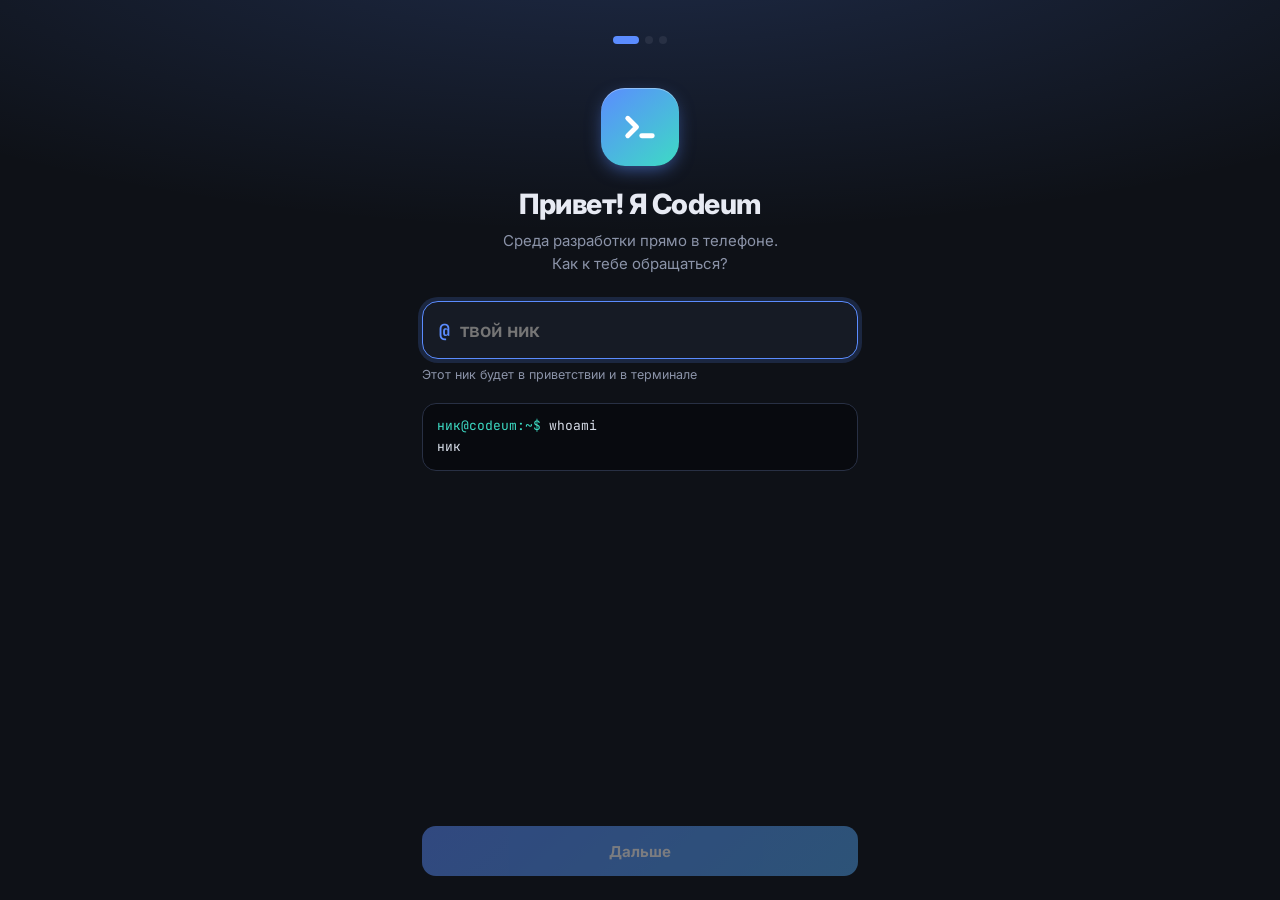
==== app/src/main/assets/www/index.html @ 75663509 "Codeum v1.0.0" ====
﻿<!DOCTYPE html>
<html lang="ru">
<head>
<meta charset="UTF-8">
<meta name="viewport" content="width=device-width,initial-scale=1,maximum-scale=1,user-scalable=no,viewport-fit=cover,interactive-widget=resizes-content">
<meta name="theme-color" content="#0e1117">
<meta name="apple-mobile-web-app-capable" content="yes">
<title>Codeum</title>
<link rel="preconnect" href="https://fonts.googleapis.com">
<link href="https://fonts.googleapis.com/css2?family=Inter:wght@400;500;600;700;800&family=JetBrains+Mono:wght@400;500;700&display=swap" rel="stylesheet">
<style>
:root{--bg:#0e1117;--panel:#161b25;--card:#1d2330;--line:#283044;--text:#e7eaf3;--muted:#8b93a8;--accent:#5b8cff;--accent2:#3ddbc4;--kw:#c792ea;--str:#b5e08d;--num:#ff9e64;--com:#5c6680;--fn:#7aa2f7;--ty:#ffcb6b;--term:#080a0f;--onacc:#fff;--fs:13px;--vh:100%}
*{box-sizing:border-box;margin:0;padding:0;-webkit-tap-highlight-color:transparent}
[hidden]{display:none!important}
/* тонкие, почти незаметные полосы прокрутки */
::-webkit-scrollbar{width:4px;height:4px;background:transparent}
::-webkit-scrollbar-track,::-webkit-scrollbar-corner{background:transparent}
::-webkit-scrollbar-button{display:none;width:0;height:0}
::-webkit-scrollbar-thumb{background:color-mix(in srgb,var(--muted) 22%,transparent);border-radius:9px}
::-webkit-scrollbar-thumb:hover,::-webkit-scrollbar-thumb:active{background:color-mix(in srgb,var(--muted) 45%,transparent)}
@supports not selector(::-webkit-scrollbar){*{scrollbar-width:thin;scrollbar-color:color-mix(in srgb,var(--muted) 22%,transparent) transparent}}
/* превью рабочего стола телефона */
.homescreen{position:relative;border-radius:28px;padding:34px 14px 16px;overflow:hidden;border:1px solid var(--line);
  background:radial-gradient(90% 60% at 20% 0%,color-mix(in srgb,var(--accent) 45%,transparent),transparent 70%),radial-gradient(80% 60% at 100% 100%,color-mix(in srgb,var(--accent2) 35%,transparent),transparent 70%),#0a0c12}
.hs-status{position:absolute;top:10px;left:18px;right:18px;display:flex;justify-content:space-between;font:600 11px Inter;color:#fff;opacity:.85}
.hs-clock{text-align:center;color:#fff;font-size:40px;font-weight:300;letter-spacing:-.02em;margin:6px 0 2px}
.hs-date{text-align:center;color:rgba(255,255,255,.75);font-size:12px;margin-bottom:16px}
.hs-row{display:grid;grid-template-columns:repeat(4,1fr);gap:10px;margin-top:14px}
.hs-app{display:flex;flex-direction:column;align-items:center;gap:5px;font-size:10px;color:rgba(255,255,255,.85)}
.hs-app i{width:46px;height:46px;border-radius:14px;background:rgba(255,255,255,.14);display:block}
.hs-app .logo{width:46px;height:46px;border-radius:14px}
.hs-app .logo svg{width:24px;height:24px}
.homescreen .widget{box-shadow:0 20px 40px -18px rgba(0,0,0,.7)}
.hs-pair{display:flex;gap:10px;align-items:stretch}
.hs-pair .wsmall{width:auto;flex:1}
pre,code,textarea,.tab,.term,.w-code,.code pre,.code textarea{font-variant-ligatures:none!important;font-feature-settings:"liga" 0,"calt" 0!important}
html,body{height:100%;background:var(--bg);color:var(--text);font-family:Inter,system-ui,sans-serif;overflow:hidden;-webkit-font-smoothing:antialiased}
button{font:inherit;color:inherit;cursor:pointer;border:0;background:none}
button:disabled{opacity:.45;cursor:default}
input,textarea,select{font:inherit;color:inherit}
a{color:var(--accent)}
.i{width:20px;height:20px;flex:0 0 auto}
.app{height:var(--vh);display:flex;flex-direction:column;max-width:480px;margin:0 auto;position:relative;overflow:hidden;
  background:radial-gradient(120% 50% at 50% -12%,color-mix(in srgb,var(--accent) 16%,transparent),transparent 62%),var(--bg)}
@media(min-width:560px){.app{border-left:1px solid var(--line);border-right:1px solid var(--line)}}

/* header */
header{display:flex;align-items:center;gap:10px;padding:12px 16px 10px;padding-top:max(12px,env(safe-area-inset-top))}
.logo{width:36px;height:36px;border-radius:11px;background:linear-gradient(140deg,var(--accent),var(--accent2));display:grid;place-items:center;flex:0 0 auto;
  box-shadow:0 6px 18px -4px color-mix(in srgb,var(--accent) 60%,transparent),inset 0 1px 0 rgba(255,255,255,.35)}
.logo svg{width:20px;height:20px}
.logo.xs{width:22px;height:22px;border-radius:7px;box-shadow:none}.logo.xs svg{width:13px;height:13px}
.htitle{flex:1;min-width:0}
.htitle b{display:block;font-size:17px;font-weight:700;letter-spacing:-.01em;white-space:nowrap;overflow:hidden;text-overflow:ellipsis}
.htitle small{display:block;font-size:11.5px;color:var(--muted);white-space:nowrap;overflow:hidden;text-overflow:ellipsis}
.htitle small:empty{display:none}
.icon-btn{width:38px;height:38px;border-radius:12px;display:grid;place-items:center;background:var(--card);border:1px solid var(--line);color:var(--text);flex:0 0 auto}
.icon-btn:active{transform:scale(.94)}
.run{height:38px;border-radius:12px;padding:0 14px 0 12px;display:flex;align-items:center;gap:6px;font-weight:700;font-size:14px;color:var(--onacc);
  background:linear-gradient(140deg,var(--accent),color-mix(in srgb,var(--accent) 70%,var(--accent2)));box-shadow:0 6px 16px -6px var(--accent)}
.run .i{width:16px;height:16px}
.run:active{transform:scale(.96)}

main{flex:1;position:relative;overflow:hidden}
.view{position:absolute;inset:0;display:none;flex-direction:column;overflow-y:auto;overflow-x:hidden;animation:fade .22s ease}
.view.on{display:flex}
@keyframes fade{from{opacity:0;transform:translateY(6px)}to{opacity:1;transform:none}}
.pad{padding:4px 16px 24px}
.muted{color:var(--muted)}
.grow{flex:1;min-width:0}

/* home */
.hello{margin:6px 0 16px}.hello .muted{font-size:13px}.hello h2{font-size:26px;font-weight:800;letter-spacing:-.02em;margin-top:2px}
.hero{position:relative;border-radius:22px;padding:16px;overflow:hidden;cursor:pointer;margin-top:4px;
  background:linear-gradient(135deg,color-mix(in srgb,var(--accent) 26%,var(--panel)),color-mix(in srgb,var(--accent2) 16%,var(--panel)));border:1px solid color-mix(in srgb,var(--accent) 35%,var(--line))}
.hero:after{content:"";position:absolute;right:-40px;top:-40px;width:150px;height:150px;border-radius:50%;background:radial-gradient(color-mix(in srgb,var(--accent2) 35%,transparent),transparent 70%)}
.hero-top{display:flex;align-items:center;gap:14px;position:relative;z-index:1}
.hero-k{font-size:11px;text-transform:uppercase;letter-spacing:.1em;color:var(--muted);font-weight:600}
.hero-t{font-size:19px;font-weight:700;margin:2px 0}
.hero-s{font-size:12.5px;color:var(--muted);font-family:'JetBrains Mono'}
.hero-go{width:44px;height:44px;border-radius:50%;background:var(--accent);color:var(--onacc);display:grid;place-items:center;box-shadow:0 8px 20px -6px var(--accent)}
.quick{display:grid;grid-template-columns:repeat(4,1fr);gap:10px;margin:16px 0 4px}
.qa{display:flex;flex-direction:column;align-items:center;gap:7px;font-size:11.5px;font-weight:500;color:var(--muted)}
.qa span{width:100%;aspect-ratio:1;max-width:64px;border-radius:18px;display:grid;place-items:center;background:var(--panel);border:1px solid var(--line);color:var(--c)}
.qa span .i{width:24px;height:24px}
.qa:active span{transform:scale(.94)}
.sect-row{display:flex;align-items:center;justify-content:space-between;margin:22px 0 10px}
.sect{font-size:12px;text-transform:uppercase;letter-spacing:.09em;color:var(--muted);font-weight:600}
.link{color:var(--accent);font-size:13px;font-weight:600}
.hscroll{display:flex;gap:10px;overflow-x:auto;margin:0 -16px;padding:0 16px 4px;scrollbar-width:none}
.hscroll::-webkit-scrollbar,.tabs::-webkit-scrollbar,.keys::-webkit-scrollbar,.chips::-webkit-scrollbar{display:none}
.pcard{flex:0 0 150px;background:var(--panel);border:1px solid var(--line);border-radius:18px;padding:14px;text-align:left}
.pcard .nm{font-weight:600;font-size:14px;margin-top:12px;white-space:nowrap;overflow:hidden;text-overflow:ellipsis}
.pcard .sub{font-size:11.5px;color:var(--muted);margin-top:3px;white-space:nowrap;overflow:hidden;text-overflow:ellipsis}
.chips{display:flex;gap:8px;overflow-x:auto;scrollbar-width:none;flex-wrap:nowrap}
.chips.wrap{flex-wrap:wrap}
.chip{display:flex;align-items:center;gap:8px;padding:6px 12px 6px 6px;border-radius:999px;background:var(--panel);border:1px solid var(--line);font-size:13px;font-weight:500;white-space:nowrap}
.chip.add{padding:6px 12px;color:var(--accent);border-style:dashed}
.fchip{padding:7px 14px;border-radius:999px;background:var(--panel);border:1px solid var(--line);font-size:13px;font-weight:500;white-space:nowrap;color:var(--muted)}
.fchip.mono{font-family:'JetBrains Mono';font-size:12.5px}
.fchip.on{background:var(--accent);border-color:var(--accent);color:var(--onacc)}

.tile{width:38px;height:38px;border-radius:11px;display:grid;place-items:center;flex:0 0 auto;font:700 12px 'JetBrains Mono';letter-spacing:-.03em;
  background:linear-gradient(145deg,var(--c),color-mix(in srgb,var(--c) 62%,#000));color:var(--fg);box-shadow:inset 0 1px 0 rgba(255,255,255,.25)}
.tile .i{width:18px;height:18px}
.tile.sm{width:24px;height:24px;border-radius:7px;font-size:9px}.tile.sm .i{width:13px;height:13px}
.tile.lg{width:50px;height:50px;border-radius:15px;font-size:15px}

.item{display:flex;align-items:center;gap:12px;background:var(--panel);border:1px solid var(--line);border-radius:16px;padding:12px;margin-bottom:8px;width:100%;text-align:left}
.item .nm{font-weight:600;font-size:15px;white-space:nowrap;overflow:hidden;text-overflow:ellipsis}
.item .sub{font-size:12px;color:var(--muted);margin-top:2px;white-space:nowrap;overflow:hidden;text-overflow:ellipsis}
.item .ghost{width:34px;height:34px;border-radius:10px;display:grid;place-items:center;color:var(--muted);flex:0 0 auto}
.item .ghost .i{width:18px;height:18px}
.empty{padding:22px;text-align:center;border:1.5px dashed var(--line);border-radius:16px;color:var(--muted);font-size:13.5px;line-height:1.45}
.search{display:flex;align-items:center;gap:10px;background:var(--panel);border:1px solid var(--line);border-radius:14px;padding:0 12px;height:44px;margin-bottom:12px}
.search input{flex:1;background:none;border:0;outline:0;font-size:15px;min-width:0}
.search .i{color:var(--muted);width:18px}
.fab{position:absolute;right:18px;bottom:18px;width:56px;height:56px;border-radius:18px;display:grid;place-items:center;color:var(--onacc);
  background:linear-gradient(140deg,var(--accent),var(--accent2));box-shadow:0 12px 26px -8px var(--accent);z-index:3}
.fab .i{width:26px;height:26px}
.actions3{display:grid;grid-template-columns:repeat(3,1fr);gap:8px;margin-bottom:14px}
.act{display:flex;flex-direction:column;align-items:center;gap:6px;padding:12px 6px;border-radius:14px;background:var(--panel);border:1px solid var(--line);font-size:12px;font-weight:600}
.act .i{color:var(--accent)}

/* widget */
.widget{position:relative;overflow:hidden;border-radius:24px;padding:14px 15px 15px;border:1px solid color-mix(in srgb,var(--accent) 30%,var(--line));
  background:linear-gradient(160deg,color-mix(in srgb,var(--accent) 20%,var(--panel)),var(--panel) 58%,color-mix(in srgb,var(--accent2) 10%,var(--panel)));box-shadow:0 18px 40px -22px var(--accent)}
.widget:before{content:"";position:absolute;right:-50px;bottom:-60px;width:170px;height:170px;border-radius:50%;background:radial-gradient(color-mix(in srgb,var(--accent2) 22%,transparent),transparent 70%)}
.w-top{display:flex;align-items:center;gap:8px;position:relative}
.w-k{font-size:10.5px;font-weight:700;letter-spacing:.12em;text-transform:uppercase;color:var(--muted);flex:1}
.w-lang{display:flex;align-items:center;gap:6px;font:600 11px 'JetBrains Mono';color:var(--muted)}
.w-t{font-size:16px;font-weight:700;margin:10px 0 8px;position:relative}
.w-code{position:relative;background:color-mix(in srgb,var(--term) 70%,transparent);border:1px solid color-mix(in srgb,var(--line) 70%,transparent);border-radius:12px;padding:10px 12px;font:11.5px/1.55 'JetBrains Mono';white-space:pre;overflow:hidden;color:#d8dee9}
.w-x{position:relative;font-size:12.5px;line-height:1.45;color:var(--muted);margin-top:9px;display:-webkit-box;-webkit-line-clamp:3;-webkit-box-orient:vertical;overflow:hidden}
.w-foot{display:flex;justify-content:space-between;margin-top:8px;font:500 10.5px 'JetBrains Mono';color:var(--muted);position:relative}
.wsmall{width:160px;aspect-ratio:1;display:flex;flex-direction:column;padding:13px}
.wsmall .w-t{font-size:14px;margin:auto 0 4px}
.wprev{display:flex;gap:12px;align-items:flex-end}
.wlabel{font-size:11px;color:var(--muted);text-align:center;margin-top:6px}

/* store */
.banner{border-radius:20px;padding:16px 18px;margin-bottom:14px;background:linear-gradient(120deg,color-mix(in srgb,var(--accent2) 22%,var(--panel)),color-mix(in srgb,var(--accent) 22%,var(--panel)));border:1px solid var(--line);display:flex;gap:14px;align-items:center}
.banner b{font-size:24px;font-weight:800;letter-spacing:-.02em;flex:1}
.stack{display:flex}.stack .tile{width:32px;height:32px;border-radius:10px;font-size:9px;margin-left:-8px;border:2px solid var(--panel)}
.lang .desc{font-size:12px;color:var(--muted);margin-top:3px;white-space:normal;line-height:1.35}
.lang .meta{display:flex;gap:6px;margin-top:6px}
.tag{font:500 10.5px 'JetBrains Mono';padding:2px 7px;border-radius:6px;background:var(--card);color:var(--muted)}
.btn{height:34px;padding:0 13px;border-radius:10px;font-weight:600;font-size:13px;display:flex;align-items:center;gap:6px;white-space:nowrap;flex:0 0 auto}
.btn.pri{background:var(--accent);color:var(--onacc)}
.btn.sec{background:var(--card);border:1px solid var(--line)}
.btn.ok{background:color-mix(in srgb,var(--accent2) 18%,transparent);color:var(--accent2)}
.btn.apk{background:transparent;border:1px solid var(--line);color:var(--muted)}
.btn .i{width:15px;height:15px}
.spin{width:15px;height:15px;border-radius:50%;border:2px solid currentColor;border-right-color:transparent;animation:rot .7s linear infinite;flex:0 0 auto}
@keyframes rot{to{transform:rotate(360deg)}}

/* editor */
.ed-bar{display:flex;align-items:center;gap:6px;padding:0 12px 8px}
.tabs{flex:1;display:flex;gap:6px;overflow-x:auto;scrollbar-width:none}
.tab{display:flex;align-items:center;gap:6px;background:var(--panel);border:1px solid var(--line);border-radius:10px;padding:0 10px;height:34px;font:500 12px 'JetBrains Mono';white-space:nowrap;color:var(--muted)}
.tab i{width:7px;height:7px;border-radius:50%;background:var(--c)}
.tab.on{color:var(--text);border-color:color-mix(in srgb,var(--accent) 60%,var(--line));background:color-mix(in srgb,var(--accent) 12%,var(--panel));padding-right:4px}
.tab .tx{display:none;width:20px;height:20px;border-radius:6px;place-items:center;color:var(--muted)}
.tab.on .tx{display:grid}.tab .tx .i{width:13px;height:13px}
.ed-bar .icon-btn{width:34px;height:34px;border-radius:10px}
.ed-bar .icon-btn .i{width:17px;height:17px}
.ed-bar .ai{color:var(--accent);border-color:color-mix(in srgb,var(--accent) 45%,var(--line));background:color-mix(in srgb,var(--accent) 12%,var(--card))}
.findbar{display:flex;gap:6px;padding:0 12px 8px}
.findbar input{flex:1;height:36px;border-radius:10px;border:1px solid var(--line);background:var(--panel);padding:0 12px;outline:0;font-family:'JetBrains Mono';font-size:13px}
.editor{flex:1;min-height:120px;display:flex;margin:0 12px;border-radius:16px;background:var(--panel);border:1px solid var(--line);overflow:hidden;position:relative}
.gutter{overflow:hidden;background:color-mix(in srgb,var(--card) 60%,var(--panel));border-right:1px solid var(--line);flex:0 0 auto}
.gutter div{padding:12px 8px 12px 10px;text-align:right;color:var(--com);font:var(--fs)/1.65 'JetBrains Mono';white-space:pre;user-select:none;min-width:36px}
.nolines .gutter{display:none}
.code{flex:1;position:relative;overflow:hidden}
.code pre,.code textarea{padding:12px 14px 40vh;font:var(--fs)/1.65 'JetBrains Mono';white-space:pre;tab-size:4;letter-spacing:0;word-spacing:0;font-variant-ligatures:none}
.code pre{position:absolute;top:0;left:0;min-width:100%;pointer-events:none;color:var(--text);will-change:transform}
.code textarea{position:absolute;inset:0;width:100%;height:100%;background:transparent;color:transparent;caret-color:var(--accent);border:0;outline:0;resize:none;overflow:auto;-webkit-text-fill-color:transparent}
.code textarea::selection{background:color-mix(in srgb,var(--accent) 35%,transparent);-webkit-text-fill-color:transparent}
.ed-empty{position:absolute;inset:0;display:grid;place-items:center;text-align:center;color:var(--muted);font-size:14px;padding:30px;background:var(--panel);z-index:2}
.kw{color:var(--kw)}.str{color:var(--str)}.num{color:var(--num)}.com{color:var(--com);font-style:italic}.fn{color:var(--fn)}.ty{color:var(--ty)}
.status{display:flex;gap:12px;align-items:center;padding:7px 16px;font:500 11px 'JetBrains Mono';color:var(--muted);white-space:nowrap;overflow:hidden}
.status .dot{width:7px;height:7px;border-radius:50%;background:var(--accent2);display:inline-block;margin-right:5px}
.keys{display:flex;gap:6px;padding:6px 10px 8px;overflow-x:auto;scrollbar-width:none;background:color-mix(in srgb,var(--panel) 70%,transparent);border-top:1px solid var(--line)}
.keys button{flex:0 0 auto;min-width:40px;height:40px;padding:0 10px;border-radius:10px;background:var(--card);border:1px solid var(--line);font:600 15px 'JetBrains Mono';color:var(--text);box-shadow:0 2px 0 var(--line)}
.keys button.acc{color:var(--accent)}
.keys button:active{transform:translateY(2px);box-shadow:none;background:var(--line)}
.nokeys #v-editor .keys{display:none}
.drawer-bg{position:absolute;inset:0;background:rgba(0,0,0,.45);opacity:0;pointer-events:none;transition:.2s;z-index:5}
.drawer{position:absolute;left:0;top:0;bottom:0;width:84%;max-width:340px;background:var(--panel);border-right:1px solid var(--line);z-index:6;transform:translateX(-102%);transition:transform .25s cubic-bezier(.2,.8,.2,1);display:flex;flex-direction:column;padding:16px 10px 16px 12px}
.drawer-on .drawer{transform:none}.drawer-on .drawer-bg{opacity:1;pointer-events:auto}
.drawer h3{font-size:17px;margin-bottom:2px}
.dtools{display:flex;gap:6px;margin:0 0 10px}
.dtools button{flex:1;height:36px;border-radius:10px;background:var(--card);border:1px solid var(--line);display:flex;align-items:center;justify-content:center;gap:6px;font-size:12px;font-weight:600}
.dtools .i{width:16px;height:16px;color:var(--accent)}
.ftree{flex:1;overflow-y:auto;margin:0 -4px}
.frow{display:flex;align-items:center;gap:8px;padding:8px;border-radius:10px;font:500 13px 'JetBrains Mono';width:100%;text-align:left}
.frow.on{background:color-mix(in srgb,var(--accent) 14%,transparent);color:var(--accent)}
.frow .grow{overflow:hidden;text-overflow:ellipsis;white-space:nowrap}
.frow .x{color:var(--muted);padding:3px;display:grid;place-items:center}
.frow .x .i{width:15px;height:15px}
.frow .car{width:14px;height:14px;color:var(--muted);transition:.15s}
.frow .car.open{transform:rotate(90deg)}
.frow .fold{color:#f5a524}
.gh-pill{display:flex;align-items:center;gap:8px;padding:10px;border-radius:12px;background:var(--card);font-size:12.5px;margin-top:8px}

/* terminal */
.term-wrap{flex:1;display:flex;flex-direction:column;margin:0 12px 10px;border-radius:16px;overflow:hidden;background:var(--term);border:1px solid var(--line);min-height:0}
.term-head{display:flex;align-items:center;gap:10px;padding:10px 12px;border-bottom:1px solid rgba(255,255,255,.06)}
.dots{display:flex;gap:6px}.dots i{width:10px;height:10px;border-radius:50%}
.term-head .t{flex:1;text-align:center;font:500 11.5px 'JetBrains Mono';color:#7f8aa3}
.term-head button{font:500 11.5px 'JetBrains Mono';color:#7f8aa3}
.term{flex:1;overflow:auto;padding:12px;font:12.5px/1.6 'JetBrains Mono';color:#d8dee9;white-space:pre-wrap;word-break:break-word}
.term>div{min-height:1.6em}
.term .p{color:var(--accent2)}.term .e{color:#ff6b81}.term .d{color:#7f8aa3}.term .w{color:#ffd166}.term .a{color:var(--accent)}
.term-in{display:flex;align-items:center;gap:8px;padding:10px 12px;border-top:1px solid rgba(255,255,255,.06);font:13px 'JetBrains Mono'}
.term-in span{color:var(--accent2);white-space:nowrap}
.term-in input{flex:1;background:none;border:0;outline:0;color:#e9edf5;font:13px 'JetBrains Mono';min-width:0}

/* nav */
nav{display:flex;padding:6px 8px;padding-bottom:max(8px,env(safe-area-inset-bottom));background:color-mix(in srgb,var(--panel) 88%,transparent);backdrop-filter:blur(16px);-webkit-backdrop-filter:blur(16px);border-top:1px solid var(--line)}
nav button{flex:1;display:flex;flex-direction:column;align-items:center;gap:3px;padding:4px 0;font-size:10.5px;font-weight:600;color:var(--muted)}
nav button span{width:52px;height:30px;border-radius:999px;display:grid;place-items:center;transition:.2s}
nav button.on{color:var(--text)}
nav button.on span{background:color-mix(in srgb,var(--accent) 20%,transparent);color:var(--accent)}
.kb nav{display:none}

/* sheet */
.sheet{position:fixed;inset:0;z-index:20;display:none}
.sheet.on{display:block}
.sheet-bg{position:absolute;inset:0;background:rgba(0,0,0,.5);animation:fadeIn .2s}
.sheet-card{position:absolute;left:0;right:0;bottom:0;max-width:480px;margin:0 auto;max-height:90%;overflow-y:auto;background:var(--panel);border:1px solid var(--line);border-bottom:0;border-radius:24px 24px 0 0;padding:8px 18px max(22px,env(safe-area-inset-bottom));animation:up .28s cubic-bezier(.2,.8,.2,1)}
@keyframes up{from{transform:translateY(100%)}}@keyframes fadeIn{from{opacity:0}}
.grab{width:40px;height:5px;border-radius:9px;background:var(--line);margin:4px auto 14px}
.sheet h3{font-size:20px;font-weight:700;margin-bottom:4px}
.sheet p.muted{font-size:13.5px;line-height:1.5}
.field{display:block;margin-top:14px}
.field>span{display:block;font-size:12px;color:var(--muted);font-weight:600;margin-bottom:6px}
.field input,.field textarea{width:100%;height:46px;border-radius:12px;border:1px solid var(--line);background:var(--card);padding:0 14px;outline:0;font-size:15px}
.field textarea{height:84px;padding:12px 14px;resize:none;line-height:1.4}
.field input:focus,.field textarea:focus{border-color:var(--accent)}
.preview-path{margin-top:12px;font:500 12.5px 'JetBrains Mono';color:var(--muted)}
.preview-path b{color:var(--text)}
.lgrid{display:grid;grid-template-columns:repeat(4,1fr);gap:8px}
.lpick{display:flex;flex-direction:column;align-items:center;gap:6px;padding:10px 4px;border-radius:14px;border:1.5px solid var(--line);background:var(--card);font-size:11px;font-weight:600;position:relative}
.lpick.on{border-color:var(--accent);background:color-mix(in srgb,var(--accent) 12%,var(--card))}
.hint{display:flex;gap:12px;align-items:center;padding:14px;border-radius:16px;margin:4px 0 6px;
  background:linear-gradient(120deg,color-mix(in srgb,#f5a524 16%,var(--card)),var(--card));border:1px solid color-mix(in srgb,#f5a524 35%,var(--line))}
.hint .ico{width:40px;height:40px;border-radius:12px;display:grid;place-items:center;background:color-mix(in srgb,#f5a524 22%,transparent);color:#f5a524;flex:0 0 auto}
.hint b{display:block;font-size:14.5px}.hint small{display:block;font-size:12.5px;color:var(--muted);margin-top:2px;line-height:1.4}
.bigbtn{width:100%;height:50px;border-radius:14px;font-weight:700;font-size:15px;margin-top:18px;background:linear-gradient(140deg,var(--accent),color-mix(in srgb,var(--accent) 70%,var(--accent2)));color:var(--onacc);display:flex;align-items:center;justify-content:center;gap:8px}
.bigbtn.danger{background:#e5484d;color:#fff}
.bigbtn.sec{background:var(--card);color:var(--text);border:1px solid var(--line);margin-top:10px}
.tgrid{display:grid;grid-template-columns:1fr 1fr;gap:10px}
.tcard{border-radius:14px;padding:11px;border:2px solid transparent;text-align:left;font-weight:600;font-size:13px}
.tcard pre{font:11px/1.5 'JetBrains Mono';margin-top:6px}
.row{display:flex;align-items:center;justify-content:space-between;padding:13px 0;border-bottom:1px solid var(--line);font-size:14.5px;gap:12px;width:100%;text-align:left}
.row .rl{display:flex;align-items:center;gap:12px;min-width:0}
.row .rl small{display:block;font-size:12px;color:var(--muted);margin-top:1px}
.row .ri{width:34px;height:34px;border-radius:10px;display:grid;place-items:center;background:var(--card);flex:0 0 auto}
.row .ri .i{width:18px;height:18px}
.row .rv{font-size:13px;color:var(--muted);display:flex;align-items:center;gap:4px;white-space:nowrap}
.row .rv .i{width:16px;height:16px}
.seg{display:flex;background:var(--card);border-radius:10px;padding:3px}
.seg button{padding:6px 12px;border-radius:8px;font-size:13px;font-weight:600;color:var(--muted);white-space:nowrap}
.seg button.on{background:var(--accent);color:var(--onacc)}
.seg.full{width:100%}.seg.full button{flex:1}
.sw{width:46px;height:28px;border-radius:99px;background:var(--line);position:relative;transition:.2s;flex:0 0 auto}
.sw:after{content:"";position:absolute;top:3px;left:3px;width:22px;height:22px;border-radius:50%;background:#fff;transition:.2s}
.sw.on{background:var(--accent)}.sw.on:after{left:21px}
input[type=range]{width:130px;accent-color:var(--accent)}
.note{display:flex;gap:10px;padding:12px;border-radius:12px;background:var(--card);font-size:12.5px;color:var(--muted);line-height:1.45;margin-top:14px}
.note .i{color:var(--accent);width:18px}
.steps{margin:12px 0 0 18px;font-size:13.5px;line-height:1.6;color:var(--muted)}
.steps b{color:var(--text)}
.avatar{width:38px;height:38px;border-radius:50%;flex:0 0 auto;background:var(--card)}
/* ai */
.ai-out{margin-top:14px;font-size:14px;line-height:1.55}
.ai-out p{margin:0 0 10px}
.ai-out code{font:12.5px 'JetBrains Mono';background:var(--card);padding:1px 5px;border-radius:5px}
.ai-code{margin:6px 0 12px;border:1px solid var(--line);border-radius:12px;overflow:hidden;background:var(--term)}
.ai-code pre{padding:10px 12px;font:12px/1.55 'JetBrains Mono';overflow-x:auto;color:#d8dee9;white-space:pre}
.ai-code div{display:flex;gap:6px;padding:6px;border-top:1px solid var(--line);background:var(--card)}
.ai-code div button{flex:1;height:32px;border-radius:8px;font-size:12px;font-weight:600;background:var(--panel);border:1px solid var(--line)}
.thinking{display:flex;align-items:center;gap:10px;color:var(--muted);font-size:13.5px;margin-top:16px}
/* обновление */
.trow{display:flex;align-items:center;gap:8px;min-width:0}
.updbox{display:flex;align-items:center;gap:5px;flex:0 0 auto;animation:fade .3s ease}
.upd{height:26px;padding:0 10px 0 8px;border-radius:999px;display:flex;align-items:center;gap:4px;font-size:12px;font-weight:700;color:var(--onacc);
  background:linear-gradient(140deg,var(--accent),var(--accent2));box-shadow:0 4px 14px -4px var(--accent)}
.upd .i{width:14px;height:14px}
.upd-more{width:26px;height:26px;border-radius:50%;display:grid;place-items:center;background:var(--card);border:1px solid var(--line);color:var(--muted)}
.upd-more .i{width:15px;height:15px;transition:transform .2s}
.upd-more.open .i{transform:rotate(180deg)}
.upd-panel{position:absolute;left:12px;right:12px;top:calc(max(12px,env(safe-area-inset-top)) + 54px);z-index:15;max-height:62%;overflow-y:auto;
  background:var(--panel);border:1px solid color-mix(in srgb,var(--accent) 40%,var(--line));border-radius:20px;padding:16px;box-shadow:0 24px 50px -20px rgba(0,0,0,.7);animation:fade .2s ease}
.upd-panel h4{font-size:17px;margin-bottom:2px}
.upd-panel .meta{font-size:12px;color:var(--muted);font-family:'JetBrains Mono';margin-bottom:10px}
.notes{font-size:14px;line-height:1.55}
.notes p{margin:0 0 8px}.notes ul{margin:0 0 8px 18px}.notes li{margin:2px 0}
.notes .h{display:block;font-weight:700;margin:10px 0 4px}
.notes code{font:12.5px 'JetBrains Mono';background:var(--card);padding:1px 5px;border-radius:5px}

/* онбординг */
.onb{position:fixed;inset:0;z-index:30;display:flex;justify-content:center;overflow-y:auto;
  background:radial-gradient(120% 55% at 50% -10%,color-mix(in srgb,var(--accent) 22%,transparent),transparent 65%),var(--bg)}
.onb-in{width:100%;max-width:480px;padding:max(20px,env(safe-area-inset-top)) 22px max(24px,env(safe-area-inset-bottom));display:flex;flex-direction:column;min-height:100%}
.onb-top{display:flex;align-items:center;gap:10px;height:40px}
.onb-dots{flex:1;display:flex;justify-content:center;gap:6px}
.onb-dots i{width:8px;height:8px;border-radius:9px;background:var(--line);transition:.3s}
.onb-dots i.on{width:26px;background:var(--accent)}
.onb-step{flex:1;display:flex;flex-direction:column;animation:fade .3s ease}
.onb h1{font-size:28px;font-weight:800;letter-spacing:-.02em;line-height:1.15;margin-top:18px}
.onb .lead{color:var(--muted);font-size:15px;line-height:1.5;margin-top:10px}
.onb-logo{width:78px;height:78px;border-radius:24px;margin:28px auto 4px}
.onb-logo svg{width:42px;height:42px}
.nick-in{margin-top:26px;display:flex;align-items:center;gap:10px;height:58px;border-radius:16px;border:1.5px solid var(--line);background:var(--panel);padding:0 16px;transition:.2s}
.nick-in:focus-within{border-color:var(--accent);box-shadow:0 0 0 4px color-mix(in srgb,var(--accent) 18%,transparent)}
.nick-in span{color:var(--accent);font:700 18px 'JetBrains Mono'}
.nick-in input{flex:1;background:none;border:0;outline:0;font-size:19px;font-weight:600;min-width:0}
.onb-hint{font-size:12.5px;color:var(--muted);margin-top:8px;min-height:18px}
.onb-hint.err{color:#ff6b81}
.onb-prev{margin-top:18px;border-radius:14px;background:var(--term);border:1px solid var(--line);padding:12px 14px;font:13px/1.6 'JetBrains Mono';color:#d8dee9}
.onb-prev .p{color:var(--accent2)}
.onb-foot{margin-top:auto;padding-top:22px;display:flex;flex-direction:column;gap:10px}
.onb-foot .bigbtn{margin-top:0}
.skip{height:46px;border-radius:14px;color:var(--muted);font-weight:600;font-size:14.5px}
.lsel{display:grid;grid-template-columns:repeat(3,1fr);gap:8px;margin-top:18px}
.lsel button{position:relative;display:flex;flex-direction:column;align-items:center;gap:6px;padding:12px 4px 10px;border-radius:16px;border:1.5px solid var(--line);background:var(--panel);font-size:12px;font-weight:600}
.lsel button small{font:500 10px 'JetBrains Mono';color:var(--muted)}
.lsel button.on{border-color:var(--accent);background:color-mix(in srgb,var(--accent) 13%,var(--panel))}
.lsel button.on:after{content:"✓";position:absolute;top:6px;right:8px;width:18px;height:18px;border-radius:50%;background:var(--accent);color:var(--onacc);font-size:11px;display:grid;place-items:center}
.lsel button:disabled{opacity:.4}
.oscards{display:flex;flex-direction:column;gap:10px;margin-top:18px}
.oscard{border-radius:18px;border:1.5px solid var(--line);background:var(--panel);padding:12px;text-align:left}
.oscard.on{border-color:var(--accent);box-shadow:0 0 0 4px color-mix(in srgb,var(--accent) 15%,transparent)}
.oscard .nm{display:flex;align-items:center;gap:8px;font-weight:700;font-size:15px}
.oscard .nm small{font-weight:500;color:var(--muted);font-size:12px;margin-left:auto}
.oscard .mini{margin-top:9px;border-radius:10px;overflow:hidden;font:11.5px/1.55 'JetBrains Mono'}
.oscard .mini .bar{height:20px;display:flex;align-items:center;gap:5px;padding:0 8px;font-size:10px}
.oscard .mini pre{padding:7px 10px;white-space:pre;overflow:hidden}

/* терминалы разных ОС */
.term-head .t{flex:1;text-align:center;font:500 11.5px 'JetBrains Mono';white-space:nowrap;overflow:hidden;text-overflow:ellipsis}
.term-head .clr{font:500 11.5px 'JetBrains Mono';opacity:.75}
.wbtn{display:flex;gap:14px;font-size:12px;opacity:.8}
.gbtn{display:flex;gap:7px}.gbtn i{width:12px;height:12px;border-radius:50%;background:#555;display:block}
.os-mac{background:#1e1e1e!important;border-color:#3a3a3a!important}
.os-mac .term-head{background:linear-gradient(#3a3a3a,#2e2e2e);color:#b8b8b8}
.os-mac .term{color:#f2f2f2}.os-mac .term .p{color:#f2f2f2}.os-mac .term .d{color:#8e8e93}.os-mac .term .a{color:#64d2ff}
.os-mac .term-in span{color:#f2f2f2}
.os-linux{background:#300a24!important;border-color:#4a1a3c!important}
.os-linux .term-head{background:#2c2c2c;color:#dcdcdc}
.os-linux .term{color:#eeeeec}.os-linux .term .d{color:#a39aa0}.os-linux .term .a{color:#8ae234}
.os-linux .pu{color:#8ae234;font-weight:700}.os-linux .pd{color:#729fcf;font-weight:700}
.os-linux .term .p{color:#eeeeec}
.os-windows{background:#012456!important;border-color:#16407e!important;border-radius:10px!important}
.os-windows .term-head{background:#1f1f1f;color:#e6e6e6;justify-content:flex-start}
.os-windows .term-head .t{text-align:left}
.os-windows .term{color:#eeedf0}.os-windows .term .p{color:#eeedf0}.os-windows .term .d{color:#9fb3d1}.os-windows .term .e{color:#ff8b8b}.os-windows .term .a{color:#f9f1a5}
.os-windows .term-in span{color:#eeedf0}
.pstab{display:flex;align-items:center;gap:6px;background:#2b2b2b;border-radius:6px 6px 0 0;padding:3px 10px;margin:-4px 0 -10px;font:500 11px Inter;color:#e6e6e6}
.pstab b{width:14px;height:14px;border-radius:3px;background:#2a6fd6;color:#fff;font:700 8px 'JetBrains Mono';display:grid;place-items:center}
.toast{position:fixed;left:50%;bottom:96px;transform:translate(-50%,16px);background:var(--card);border:1px solid var(--line);padding:11px 16px;border-radius:14px;font-size:13.5px;font-weight:500;opacity:0;transition:.25s;pointer-events:none;z-index:40;box-shadow:0 10px 30px rgba(0,0,0,.35);max-width:90%;text-align:center}
.toast.on{opacity:1;transform:translate(-50%,0)}
</style>
</head>
<body>
<div class="app" id="app">
  <header>
    <div class="logo"><svg viewBox="0 0 24 24" fill="none" stroke="#fff" stroke-width="2.8" stroke-linecap="round" stroke-linejoin="round"><path d="M5 7l5 5-5 5"/><path d="M13 17h6"/></svg></div>
    <div class="htitle"><div class="trow"><b id="hTitle">Codeum</b>
      <span class="updbox" id="updBox" hidden><button class="upd" data-act="update" id="updBtn"></button><button class="upd-more" data-act="upd-notes" id="updMore" aria-label="Что нового"></button></span></div>
      <small id="hSub"></small></div>
    <button class="run" id="runBtn" data-act="run" hidden></button>
    <button class="icon-btn" data-act="settings" aria-label="Настройки" data-i="gear"></button>
  </header>
  <div class="upd-panel" id="updPanel" hidden></div>
  <main id="main">
    <section class="view on" id="v-home"></section>
    <section class="view" id="v-projects"></section>
    <section class="view" id="v-editor">
      <div class="ed-bar">
        <button class="icon-btn" data-act="drawer" aria-label="Файлы" data-i="sidebar"></button>
        <div class="tabs" id="tabs"></div>
        <button class="icon-btn ai" data-act="ai" aria-label="ИИ" data-i="spark"></button>
        <button class="icon-btn" data-act="undo" aria-label="Отменить" data-i="undo"></button>
        <button class="icon-btn" data-act="find" aria-label="Поиск" data-i="search"></button>
      </div>
      <div class="findbar" id="findbar" hidden><input id="fq" placeholder="Найти в файле…" autocapitalize="off"><button class="icon-btn" data-act="find-next" data-i="down"></button><button class="icon-btn" data-act="find" data-i="x"></button></div>
      <div class="editor" id="editor"><div class="gutter"><div id="gl">1</div></div>
        <div class="code"><pre id="hl"></pre><textarea id="ta" wrap="off" spellcheck="false" autocapitalize="off" autocomplete="off" autocorrect="off"></textarea></div>
        <div class="ed-empty" id="edEmpty" hidden></div>
      </div>
      <div class="status"><span id="stSave"><i class="dot"></i>сохранено</span><span id="stLang"></span><span id="stPos">Ln 1, Col 1</span><span id="stTab"></span><span>UTF-8</span></div>
      <div class="keys" id="keys"></div>
      <div class="drawer-bg" data-act="drawer"></div>
      <div class="drawer" id="drawer"></div>
    </section>
    <section class="view" id="v-term">
      <div class="term-wrap">
        <div class="term-head" id="termHead"></div>
        <div class="term" id="term"></div>
        <div class="term-in"><span id="tprompt">$</span><input id="tin" autocapitalize="off" autocorrect="off" autocomplete="off" spellcheck="false" enterkeyhint="send"></div>
      </div>
      <div class="keys" id="tkeys"></div>
    </section>
    <section class="view" id="v-store"></section>
  </main>
  <nav id="nav"></nav>
</div>
<div class="sheet" id="sheet"><div class="sheet-bg" data-act="close-sheet"></div><div class="sheet-card"><div class="grab"></div><div id="sheetBody"></div></div></div>
<div class="onb" id="onb" hidden></div>
<div class="toast" id="toast"></div>
<input type="file" id="fileIn" multiple hidden>
<input type="file" id="dirIn" webkitdirectory multiple hidden>

<script>
/* ============ helpers ============ */
const $=s=>document.querySelector(s), $$=s=>[...document.querySelectorAll(s)];
const esc=s=>String(s).replace(/&/g,'&amp;').replace(/</g,'&lt;').replace(/>/g,'&gt;').replace(/"/g,'&quot;');
const ICONS={
 home:'<path d="M3 10.5 12 3l9 7.5V20a1 1 0 0 1-1 1h-5v-6H9v6H4a1 1 0 0 1-1-1z"/>',
 folder:'<path d="M3 7a2 2 0 0 1 2-2h4l2 2h8a2 2 0 0 1 2 2v9a2 2 0 0 1-2 2H5a2 2 0 0 1-2-2z"/>',
 folderPlus:'<path d="M3 7a2 2 0 0 1 2-2h4l2 2h8a2 2 0 0 1 2 2v9a2 2 0 0 1-2 2H5a2 2 0 0 1-2-2z"/><path d="M12 10.5v6M9 13.5h6"/>',
 filePlus:'<path d="M14 3H7a2 2 0 0 0-2 2v14a2 2 0 0 0 2 2h10a2 2 0 0 0 2-2V8z"/><path d="M14 3v5h5M12 12v6M9 15h6"/>',
 code:'<path d="M8 6l-6 6 6 6M16 6l6 6-6 6"/>',
 term:'<rect x="2" y="4" width="20" height="16" rx="3"/><path d="M6 9l3 3-3 3M12 15h5"/>',
 box:'<path d="M12 2 3 7v10l9 5 9-5V7z"/><path d="M3 7l9 5 9-5M12 12v10"/>',
 gear:'<circle cx="12" cy="12" r="3"/><path d="M19.4 15a1.7 1.7 0 0 0 .3 1.8l.1.1a2 2 0 1 1-2.8 2.8l-.1-.1a1.7 1.7 0 0 0-1.8-.3 1.7 1.7 0 0 0-1 1.5V21a2 2 0 1 1-4 0v-.1a1.7 1.7 0 0 0-1.1-1.5 1.7 1.7 0 0 0-1.8.3l-.1.1a2 2 0 1 1-2.8-2.8l.1-.1a1.7 1.7 0 0 0 .3-1.8 1.7 1.7 0 0 0-1.5-1H3a2 2 0 1 1 0-4h.1a1.7 1.7 0 0 0 1.5-1.1 1.7 1.7 0 0 0-.3-1.8l-.1-.1a2 2 0 1 1 2.8-2.8l.1.1a1.7 1.7 0 0 0 1.8.3H9a1.7 1.7 0 0 0 1-1.5V3a2 2 0 1 1 4 0v.1a1.7 1.7 0 0 0 1 1.5 1.7 1.7 0 0 0 1.8-.3l.1-.1a2 2 0 1 1 2.8 2.8l-.1.1a1.7 1.7 0 0 0-.3 1.8V9a1.7 1.7 0 0 0 1.5 1H21a2 2 0 1 1 0 4h-.1a1.7 1.7 0 0 0-1.5 1z"/>',
 play:'<path d="M7 4.5v15l12.5-7.5z" fill="currentColor" stroke="none"/>',
 search:'<circle cx="11" cy="11" r="7"/><path d="M20 20l-3.5-3.5"/>',
 undo:'<path d="M9 14 4 9l5-5"/><path d="M4 9h11a5 5 0 0 1 0 10h-3"/>',
 sidebar:'<rect x="3" y="4" width="18" height="16" rx="2.5"/><path d="M9.5 4v16"/>',
 plus:'<path d="M12 5v14M5 12h14"/>',
 x:'<path d="M6 6l12 12M18 6 6 18"/>',
 down:'<path d="M6 9l6 6 6-6"/>',
 right:'<path d="M9 6l6 6-6 6"/>',
 trash:'<path d="M4 7h16M10 11v6M14 11v6M6 7l1 13h10l1-13M9 7V4h6v3"/>',
 server:'<rect x="3" y="4" width="18" height="7" rx="2"/><rect x="3" y="13" width="18" height="7" rx="2"/><path d="M7 7.5h.01M7 16.5h.01"/>',
 download:'<path d="M12 4v11M7 10l5 5 5-5M5 20h14"/>',
 upload:'<path d="M12 20V9M7 14l5-5 5 5M5 4h14"/>',
 check:'<path d="M5 12.5l4.5 4.5L19 7.5"/>',
 file:'<path d="M14 3H7a2 2 0 0 0-2 2v14a2 2 0 0 0 2 2h10a2 2 0 0 0 2-2V8z"/><path d="M14 3v5h5"/>',
 phone:'<rect x="6" y="2" width="12" height="20" rx="3"/><path d="M11 18h2"/>',
 info:'<circle cx="12" cy="12" r="9"/><path d="M12 11v5M12 8h.01"/>',
 spark:'<path d="M12 3l1.8 4.7 4.7 1.8-4.7 1.8L12 16l-1.8-4.7L5.5 9.5l4.7-1.8z"/><path d="M19 14.5l.8 2 2 .8-2 .8-.8 2-.8-2-2-.8 2-.8z"/>',
 github:'<path d="M15 22v-4a4.8 4.8 0 0 0-1-3.5c3 0 6-2 6-5.5.08-1.25-.27-2.48-1-3.5.28-1.15.28-2.35 0-3.5 0 0-1 0-3 1.5-2.64-.5-5.36-.5-8 0C6 2 5 2 5 2c-.3 1.15-.3 2.35 0 3.5A5.4 5.4 0 0 0 4 9c0 3.5 3 5.5 6 5.5-.39.49-.68 1.05-.85 1.65-.17.6-.22 1.23-.15 1.85v4"/><path d="M9 18c-4.51 2-5-2-7-2"/>',
 widget:'<rect x="3" y="3" width="8" height="8" rx="2"/><rect x="13" y="3" width="8" height="8" rx="2"/><rect x="3" y="13" width="18" height="8" rx="2"/>',
 key:'<circle cx="7.5" cy="15.5" r="4.5"/><path d="M10.7 12.3 21 2M17 6l3 3M14 9l2 2"/>',
 lock:'<rect x="5" y="11" width="14" height="10" rx="2"/><path d="M8 11V7a4 4 0 0 1 8 0v4"/>',
 push:'<path d="M12 19V5M5 12l7-7 7 7"/>',
 user:'<circle cx="12" cy="8" r="4"/><path d="M4 21c0-4 3.6-7 8-7s8 3 8 7"/>',
 hand:'<path d="M12 2a7 7 0 0 1 7 7c0 3-2 4-2 7H7c0-3-2-4-2-7a7 7 0 0 1 7-7z"/><path d="M9 20h6M10 23h4"/>'
};
const ic=n=>`<svg class="i" viewBox="0 0 24 24" fill="none" stroke="currentColor" stroke-width="2" stroke-linecap="round" stroke-linejoin="round">${ICONS[n]}</svg>`;
$$('[data-i]').forEach(b=>b.innerHTML=ic(b.dataset.i));
const LOGO_XS='<div class="logo xs"><svg viewBox="0 0 24 24" fill="none" stroke="#fff" stroke-width="3" stroke-linecap="round" stroke-linejoin="round"><path d="M5 7l5 5-5 5"/><path d="M13 17h6"/></svg></div>';
const store={get(k,d){try{const v=localStorage.getItem('codeum3.'+k);return v?JSON.parse(v):d}catch{return d}},set(k,v){try{localStorage.setItem('codeum3.'+k,JSON.stringify(v))}catch{}}};
let toastT;function toast(m){const t=$('#toast');t.textContent=m;t.classList.add('on');clearTimeout(toastT);toastT=setTimeout(()=>t.classList.remove('on'),2200)}
const ago=t=>{const s=(Date.now()-t)/1000;return s<60?'только что':s<3600?Math.floor(s/60)+' мин назад':s<86400?Math.floor(s/3600)+' ч назад':Math.floor(s/86400)+' дн назад'};
const base=p=>p.split('/').pop();
const dirOf=p=>{const i=p.lastIndexOf('/');return i<0?'':p.slice(0,i)};
const FIRST_LAUNCH=!store.get('launched',false);store.set('launched',true);

/* ============ версия и обновления ============ */
const APP_VERSION='1.0.0';      // версия веб-превью; в приложении версия берётся из APK
const UPDATE_REPO='himsson/codeum';           // репозиторий с релизами, например 'username/codeum'

/* ============ languages ============ */
const R=String.raw;
const LANGS=[
 {id:'js',name:'JavaScript',c:'#f0db4f',m:'JS',ver:'ES2024',size:0,ext:'js',file:'main.js',cat:'web',run:'js',desc:'Встроенный движок. Работает офлайн, мгновенно.',com:'//',
  kw:'const let var function return if else for while do of in new class extends import from export default async await try catch finally throw typeof instanceof true false null undefined this switch case break continue yield',
  tpl:'// JavaScript · нажми ▶ Run\nconst fib = n => n < 2 ? n : fib(n - 1) + fib(n - 2);\n\nfor (let i = 0; i < 10; i++) {\n  console.log("fib(" + i + ") =", fib(i));\n}\n'},
 {id:'py',name:'Python',c:'#3776ab',m:'PY',ver:'3.12',size:12,ext:'py',file:'main.py',cat:'general',run:'py',desc:'CPython 3.12 (Pyodide) + стандартная библиотека.',com:'#',
  kw:'def return if elif else for while in not and or import from as class try except finally raise with lambda yield pass break continue True False None global nonlocal is async await',
  tpl:R`# Python в Codeum
def greet(name):
    return f"Привет, {name}!"

print(greet("мир"))
for i in range(1, 6):
    print(i, "→", i ** 2)
`},
 {id:'ts',name:'TypeScript',c:'#3178c6',m:'TS',ver:'5.6',size:38,ext:'ts',file:'main.ts',cat:'web',desc:'tsc + Node.js рантайм.',com:'//',
  kw:'const let var function return if else for while of in new class extends implements interface type enum import from export async await true false null undefined this public private readonly',
  tpl:R`const greet = (name: string): string => "Привет, " + name + "!";
console.log(greet("TypeScript"));
`},
 {id:'c',name:'C',c:'#5c6bc0',m:'C',ver:'clang 18',size:64,ext:'c',file:'main.c',cat:'system',desc:'Компилятор clang, libc, make.',com:'//',
  kw:'int char float double void return if else for while do struct typedef const unsigned long short static include define sizeof switch case break continue enum',
  tpl:R`#include <stdio.h>

int main(void) {
    for (int i = 1; i <= 5; i++)
        printf("Hello, Codeum! #%d\n", i);
    return 0;
}
`},
 {id:'cpp',name:'C++',c:'#00599c',m:'C++',ver:'clang++ 18',size:72,ext:'cpp',file:'main.cpp',cat:'system',desc:'C++20, STL, отладчик lldb.',com:'//',
  kw:'int char float double void return if else for while do struct const unsigned long static include define sizeof switch case break continue class public private protected namespace using std template typename auto new delete virtual override nullptr bool true false',
  tpl:R`#include <iostream>
#include <vector>

int main() {
    std::vector<int> v{3, 1, 4, 1, 5};
    for (auto x : v) std::cout << x << " ";
    std::cout << "\nHello from C++!" << std::endl;
}
`},
 {id:'cs',name:'C#',c:'#9b4f96',m:'C#',ver:'.NET 8',size:140,ext:'cs',file:'Program.cs',cat:'general',desc:'.NET 8 SDK, dotnet run.',com:'//',
  kw:'using namespace class public private static void int string var new return if else for foreach in while bool true false null',
  tpl:R`using System;

class Program {
    static void Main() {
        var name = "C#";
        Console.WriteLine($"Привет из {name}!");
    }
}
`},
 {id:'java',name:'Java',c:'#e76f00',m:'JV',ver:'OpenJDK 21',size:180,ext:'java',file:'Main.java',cat:'general',desc:'OpenJDK 21, javac, Gradle.',com:'//',
  kw:'public private protected class static void int String new return if else for while boolean true false null import package extends implements final',
  tpl:R`public class Main {
    public static void main(String[] args) {
        System.out.println("Hello, Java!");
    }
}
`},
 {id:'kt',name:'Kotlin',c:'#7f52ff',m:'KT',ver:'2.0',size:95,ext:'kt',file:'main.kt',cat:'mobile',desc:'kotlinc + JVM. Идеально для Android.',com:'//',
  kw:'fun val var class object if else when for while in return is as null true false import package data',
  tpl:R`fun main() {
    val langs = listOf("Kotlin", "Java", "Go")
    langs.forEach { println("Hello, $it!") }
}
`},
 {id:'go',name:'Go',c:'#00add8',m:'GO',ver:'1.23',size:110,ext:'go',file:'main.go',cat:'system',desc:'go build, go run, go mod.',com:'//',
  kw:'package import func var const type struct interface map chan go defer return if else for range switch case select nil true false',
  tpl:R`package main

import "fmt"

func main() {
    for i := 1; i <= 3; i++ {
        fmt.Println("Hello, Go!", i)
    }
}
`},
 {id:'rs',name:'Rust',c:'#dea584',m:'RS',ver:'1.81',size:220,ext:'rs',file:'main.rs',cat:'system',desc:'rustc + cargo, crates.io.',com:'//',
  kw:'fn let mut const struct enum impl trait pub use mod match if else for while loop in return Some None Ok Err self Self true false',
  tpl:R`fn main() {
    let nums = vec![1, 2, 3, 4, 5];
    let sum: i32 = nums.iter().sum();
    println!("Hello, Rust! sum = {}", sum);
}
`},
 {id:'php',name:'PHP',c:'#777bb4',m:'PHP',ver:'8.3',size:28,ext:'php',file:'index.php',cat:'web',desc:'PHP CLI + встроенный веб-сервер.',com:'//',
  kw:'echo function return if else foreach as for while class public new true false null array',
  tpl:R`<?php
$name = "PHP";
echo "Hello, $name!\n";
`},
 {id:'rb',name:'Ruby',c:'#cc342d',m:'RB',ver:'3.3',size:32,ext:'rb',file:'main.rb',cat:'web',desc:'Ruby 3.3, irb, gem.',com:'#',
  kw:'def end if elsif else unless while do puts class module return true false nil require each',
  tpl:R`def greet(name) = "Hello, #{name}!"
puts greet("Ruby")
`},
 {id:'swift',name:'Swift',c:'#f05138',m:'SW',ver:'5.10',size:160,ext:'swift',file:'main.swift',cat:'mobile',desc:'Swift toolchain для Linux.',com:'//',
  kw:'func let var if else for in while return class struct enum import print true false nil guard',
  tpl:R`let name = "Swift"
print("Hello, \(name)!")
`},
 {id:'dart',name:'Dart',c:'#0175c2',m:'DT',ver:'3.5',size:90,ext:'dart',file:'main.dart',cat:'mobile',desc:'Dart SDK — язык Flutter.',com:'//',
  kw:'void main var final const class return if else for in while print true false null import',
  tpl:R`void main() {
  final name = 'Dart';
  print('Hello, $name!');
}
`},
 {id:'lua',name:'Lua',c:'#2c2d72',m:'LUA',ver:'5.4',size:1,ext:'lua',file:'main.lua',cat:'general',desc:'Крошечный и быстрый скриптовый язык.',com:'--',
  kw:'local function end if then else elseif for in do while return nil true false and or not',
  tpl:R`local function greet(name)
  return "Hello, " .. name .. "!"
end
print(greet("Lua"))
`},
 {id:'sh',name:'Bash',c:'#4eaa25',m:'SH',ver:'5.2',size:4,ext:'sh',file:'main.sh',cat:'system',desc:'Bash + coreutils, git, curl.',com:'#',
  kw:'echo if then else fi for in do done while case esac function return export local',
  tpl:R`#!/bin/bash
for i in 1 2 3; do
  echo "Hello, Bash! $i"
done
`}
];
const LANG=Object.fromEntries(LANGS.map(l=>[l.id,l]));
/* --- режим Android-приложения: настоящие компиляторы в Linux-окружении (Alpine + proot) --- */
const NV=window.CodeumNative||null, NATIVE=!!NV;
// примерный объём скачивания в Linux-окружении (МБ); Swift и Dart пока не собраны под Alpine
const NSIZE={py:45,ts:60,c:150,cpp:150,cs:420,java:190,kt:260,go:230,rs:380,php:15,rb:25,lua:1,sh:2};
LANG.swift.soon=LANG.dart.soon=true;
if(NATIVE){ // в приложении языки ставятся пакетами Alpine — описания должны это отражать
  Object.assign(LANG.py,{desc:'CPython 3 + pip из Alpine Linux.'});
  Object.assign(LANG.c,{ver:'gcc 14',desc:'Компилятор gcc, libc, make.'});
  Object.assign(LANG.cpp,{ver:'g++ 14',desc:'g++ (C++20), STL, make.'});
}
const sizeOf=L=>NATIVE?(NSIZE[L.id]||0):L.size;
const LN=id=>LANG[id]||{id:'',name:'Проект',c:'#6b7389',m:'··',ext:'txt',file:'README.md'};
const fg=h=>{const n=parseInt(h.slice(1),16);return ((n>>16)*299+((n>>8&255)*587)+((n&255)*114))/1000>150?'#16181d':'#fff'};
const tile=(L,cls='')=>L&&L.m?`<div class="tile ${cls}" style="--c:${L.c};--fg:${fg(L.c)}">${L.m}</div>`:`<div class="tile ${cls}" style="--c:#6b7389;--fg:#fff">${ic('file')}</div>`;
const EXT={h:'c',hpp:'cpp',cc:'cpp',mjs:'js',cjs:'js',jsx:'js',tsx:'ts',kts:'kt',bash:'sh'};
const langOf=f=>{const e=base(f).split('.').pop().toLowerCase();return LANG[EXT[e]]||LANGS.find(l=>l.ext===e)||null};
LANGS.forEach(L=>{
  const com=L.com==='#'?'#.*':L.com==='--'?'--.*':R`\/\/.*|\/\*[\s\S]*?\*\/`;
  const str=R`"(?:\\.|[^"\\\n])*"|'(?:\\.|[^'\\\n])*'`+(L.id==='js'||L.id==='ts'?"|`(?:\\\\.|[^`\\\\])*`":'');
  L.re=new RegExp(`(${com})|(${str})|\\b(${L.kw.split(' ').join('|')})\\b|\\b(\\d+(?:\\.\\d+)?)\\b|\\b([A-Za-z_]\\w*)(?=\\s*[(!])|\\b([A-Z][A-Za-z0-9_]*)\\b`,'g');
});
function highlight(src,L,nl=true){
  if(!L)return esc(src)+(nl?'\n':'');
  let o='',last=0;
  for(const m of src.matchAll(L.re)){
    o+=esc(src.slice(last,m.index));
    const c=m[1]?'com':m[2]?'str':m[3]?'kw':m[4]?'num':m[5]?'fn':'ty';
    o+=`<span class="${c}">${esc(m[0])}</span>`;last=m.index+m[0].length;
  }
  return o+esc(src.slice(last))+(nl?'\n':'');
}
const TEXT_EXT=/\.(png|jpe?g|gif|webp|ico|bmp|pdf|zip|gz|tar|7z|rar|jar|class|so|dll|exe|bin|woff2?|ttf|otf|eot|mp[34]|mov|avi|wav|ogg|apk|keystore|db|sqlite|lock)$/i;
function guessLang(paths){const cnt={};paths.forEach(p=>{const L=langOf(p);if(L)cnt[L.id]=(cnt[L.id]||0)+1});return Object.keys(cnt).sort((a,b)=>cnt[b]-cnt[a])[0]||''}

/* ============ code of the day (widget) ============ */
const SNIPS=[
 {l:'py',t:'Переменная и if',c:R`age = 17
if age >= 18:
    print("Добро пожаловать!")
else:
    print("Пока рано")`,x:'Переменная age хранит число. if проверяет условие: если оно истинно — выполняется первый блок, иначе срабатывает else.'},
 {l:'js',t:'Цикл for',c:R`for (let i = 1; i <= 5; i++) {
  console.log(i * i);
}`,x:'Цикл повторяет код: i стартует с 1 и растёт на 1, пока i ≤ 5. На экран выводятся квадраты: 1, 4, 9, 16, 25.'},
 {l:'py',t:'Списковое включение',c:R`nums = range(10)
evens = [n * n for n in nums if n % 2 == 0]
print(evens)  # [0, 4, 16, 36, 64]`,x:'Создаёт новый список в одну строку: берёт только чётные n и сразу возводит их в квадрат.'},
 {l:'js',t:'Стрелочная функция',c:R`const add = (a, b) => a + b;
console.log(add(2, 3)); // 5`,x:'Короткая запись функции. Если тело — одно выражение, его результат возвращается автоматически, без return.'},
 {l:'go',t:'Несколько return-значений',c:R`func divmod(a, b int) (int, int) {
    return a / b, a % b
}
q, r := divmod(17, 5) // 3, 2`,x:'В Go функция может вернуть сразу несколько значений. := объявляет переменные и выводит их тип сам.'},
 {l:'rs',t:'Сопоставление match',c:R`let n = 7;
let kind = match n {
    0 => "ноль",
    1..=9 => "цифра",
    _ => "большое число",
};`,x:'match сравнивает значение с образцами по порядку. 1..=9 — диапазон включительно, а _ ловит всё остальное.'},
 {l:'cpp',t:'Вектор и range-for',c:R`std::vector<int> v{4, 8, 15};
int sum = 0;
for (int x : v) sum += x;
// sum == 27`,x:'vector — динамический массив. Цикл for (x : v) проходит по каждому элементу без индексов.'},
 {l:'kt',t:'Выражение when',c:R`val hour = 14
val part = when (hour) {
    in 6..11 -> "утро"
    in 12..17 -> "день"
    else -> "вечер"
}`,x:'when — умный switch в Kotlin. Проверяет диапазоны и сразу возвращает значение, которое кладём в part.'},
 {l:'js',t:'filter и map',c:R`const prices = [120, 45, 300, 80];
const cheap = prices
  .filter(p => p < 100)
  .map(p => p + " ₽");`,x:'filter оставляет элементы, прошедшие проверку, а map превращает каждый из них. Итог: ["45 ₽", "80 ₽"].'},
 {l:'py',t:'Словарь',c:R`user = {"name": "Alex", "level": 3}
user["level"] += 1
print(user["name"], user["level"])`,x:'Словарь хранит пары ключ → значение. По ключу можно прочитать или изменить значение.'},
 {l:'c',t:'Указатель',c:R`int x = 5;
int *p = &x;   // адрес x
*p = 10;       // меняем x через p
printf("%d", x); // 10`,x:'Указатель p хранит адрес переменной x. Через *p мы добираемся до самого x и меняем его значение.'},
 {l:'cs',t:'Интерполяция строк',c:R`var lang = "C#";
var year = 2000;
Console.WriteLine($"{lang} появился в {year}");`,x:'Символ $ перед строкой позволяет вставлять переменные прямо в текст внутри фигурных скобок.'},
 {l:'py',t:'try / except',c:R`try:
    n = int("abc")
except ValueError:
    print("Это не число!")`,x:'try пробует выполнить код. Если возникает ошибка ValueError, программа не падает, а переходит в except.'},
 {l:'js',t:'Тернарный оператор',c:R`const score = 72;
const result = score >= 50 ? "сдал" : "не сдал";`,x:'Короткий if в одну строку: условие ? если да : если нет. Здесь result станет "сдал".'},
 {l:'rs',t:'Option и if let',c:R`let found: Option<i32> = Some(42);
if let Some(v) = found {
    println!("нашёл {v}");
}`,x:'Option — либо Some(значение), либо None. if let распаковывает значение, только если оно есть. Так Rust избегает null.'},
 {l:'sh',t:'Цикл по файлам',c:R`for f in *.txt; do
  echo "Файл: $f"
done`,x:'Bash перебирает все файлы с расширением .txt в папке и выводит имя каждого.'},
 {l:'java',t:'Класс и объект',c:R`class Cat {
    String name;
    Cat(String n) { name = n; }
}
Cat c = new Cat("Мурзик");`,x:'Класс — это чертёж. Конструктор Cat(...) задаёт имя, а new создаёт конкретный объект по чертежу.'}
];
function wBucket(){const iv=S.settings.wInt;if(iv==='5h'){const len=5*36e5;const b=Math.floor(Date.now()/len);return{b,next:(b+1)*len}}
  const d=new Date();d.setHours(0,0,0,0);const n=new Date(d);n.setDate(n.getDate()+1);return{b:Math.floor(d.getTime()/864e5),next:n.getTime()}}
function snipNow(){const{b}=wBucket();return SNIPS[((b*2654435761)>>>0)%SNIPS.length]}
function untilNext(){const ms=wBucket().next-Date.now(),h=Math.floor(ms/36e5),m=Math.floor(ms%36e5/6e4);return h?`${h} ч ${m} мин`:`${m} мин`}
function widgetHTML(small){
  const s=snipNow(),L=LANG[s.l];
  if(small)return`<div class="widget wsmall"><div class="w-top">${LOGO_XS}<div class="w-k">Код дня</div></div><div class="w-t">${esc(s.t)}</div><div class="w-lang">${tile(L,'sm')}${L.name}</div></div>`;
  return`<div class="widget"><div class="w-top">${LOGO_XS}<div class="w-k">Код дня</div><div class="w-lang">${tile(L,'sm')}${L.name}</div></div>
   <div class="w-t">${esc(s.t)}</div><div class="w-code">${highlight(s.c,L,false)}</div><div class="w-x">${esc(s.x)}</div>
   <div class="w-foot"><span>codeum</span><span>новый через ${untilNext()}</span></div></div>`;
}

/* ============ themes ============ */
const TH_KEYS='bg panel card line text muted accent accent2 kw str num com fn ty term onacc'.split(' ');
const THEMES={
 midnight:['Midnight','#0e1117 #161b25 #1d2330 #283044 #e7eaf3 #8b93a8 #5b8cff #3ddbc4 #c792ea #b5e08d #ff9e64 #5c6680 #7aa2f7 #ffcb6b #080a0f #ffffff'],
 tokyo:['Tokyo Night','#16161e #1a1b26 #222436 #2f334d #c0caf5 #737aa2 #7aa2f7 #bb9af7 #bb9af7 #9ece6a #ff9e64 #565f89 #7aa2f7 #2ac3de #101014 #16161e'],
 dracula:['Dracula','#1e1f29 #282a36 #313344 #414558 #f8f8f2 #9197b3 #bd93f9 #ff79c6 #ff79c6 #f1fa8c #bd93f9 #6272a4 #50fa7b #8be9fd #16171f #1e1f29'],
 mocha:['Catppuccin','#11111b #1e1e2e #262637 #363a4f #cdd6f4 #9399b2 #cba6f7 #f5c2e7 #cba6f7 #a6e3a1 #fab387 #6c7086 #89b4fa #f9e2af #0b0b12 #11111b'],
 nord:['Nord','#242933 #2e3440 #3b4252 #4c566a #eceff4 #a3acbd #88c0d0 #a3be8c #81a1c1 #a3be8c #b48ead #6b7894 #88c0d0 #8fbcbb #1d2129 #242933'],
 monokai:['Monokai','#1c1d19 #272822 #31322c #3e3f38 #f8f8f2 #a09f93 #a6e22e #66d9ef #f92672 #e6db74 #ae81ff #75715e #a6e22e #66d9ef #141511 #1c1d19'],
 solar:['Solarized','#002b36 #073642 #0b4250 #15535f #e4ecec #93a1a1 #2aa198 #b58900 #859900 #2aa198 #d33682 #5f7a80 #268bd2 #cb4b16 #00212a #002b36'],
 paper:['Paper','#f4f6fa #ffffff #eef1f6 #dfe3ec #1b2030 #697189 #3a6ff7 #0fa38f #8a3ffc #2f8a3b #d0582b #9aa1b3 #1f63d6 #b7791f #1b2030 #ffffff']
};
const themeVars=id=>{const v=THEMES[id][1].split(' ');return Object.fromEntries(TH_KEYS.map((k,i)=>[k,v[i]]))};

/* ============ state ============ */
const uid=()=>Date.now().toString(36)+Math.random().toString(36).slice(2,6);
function mkProject(name,lang){const L=LANG[lang];return{id:uid(),name,lang,files:{[L.file]:L.tpl,'README.md':`# ${name}\n\nПроект на ${L.name}, создан в Codeum.\n`},dirs:[],open:[L.file],updated:Date.now()}}
let S=store.get('state',null);
if(!S){const a=mkProject('hello-world','js'),b=mkProject('py-playground','py');b.updated-=36e5;
  S={projects:[a,b],cur:{p:a.id,f:'main.js'},installed:[],hosts:[],gh:null,
     ai:{prov:'claude',keys:{},model:{}},
     settings:{theme:'midnight',fs:13,tab:2,lines:true,keys:true,greet:true,wInt:'day'}}}
S.settings.os=S.settings.os||'linux';   // терминал: linux | windows | mac
S.settings.nick=S.settings.nick||'';
const save=()=>store.set('state',S);
const NICK=()=>S.settings.nick||'coder';
const pkgHint=x=>({windows:'winget install ',mac:'brew install ',linux:'sudo apt install '}[S.settings.os]||'pkg install ')+x;
const OS=()=>S.settings.os||'linux';
const P=()=>S.projects.find(p=>p.id===S.cur.p)||S.projects[0];

/* ============ navigation ============ */
const VIEWS=[['home','Главная','home'],['projects','Проекты','folder'],['editor','Код','code'],['term','Терминал','term'],['store','Языки','box']];
$('#nav').innerHTML=VIEWS.map(([v,n,i])=>`<button data-act="go" data-v="${v}"><span>${ic(i)}</span>${n}</button>`).join('');
let view='home';
function show(v){
  view=v;$$('.view').forEach(e=>e.classList.toggle('on',e.id==='v-'+v));
  $$('nav button').forEach(b=>b.classList.toggle('on',b.dataset.v===v));
  const p=P();
  const T={home:['Codeum',''],projects:['Проекты',S.projects.length+' в рабочей области'],editor:[p?p.name:'Редактор',p?LN(p.lang).name+' · '+Object.keys(p.files).length+' файл(ов)':''],term:['Терминал',{windows:'PowerShell',mac:'zsh',linux:'bash'}[OS()]+' · '+(p?p.name:'~')],store:['Языки','']}[v];
  $('#hTitle').textContent=T[0];$('#hSub').textContent=T[1];
  const rb=$('#runBtn');rb.hidden=!(v==='editor'&&p);if(p)rb.innerHTML=ic('play')+'Run';
  if(v==='home')renderHome();if(v==='projects')renderProjects();if(v==='store')renderStore();
  if(v==='editor')renderEditor();if(v==='term'){updPrompt();$('#term').scrollTop=1e9}
  $('#app').classList.remove('drawer-on');
  renderUpd();
}

/* ============ home ============ */
function renderHome(){
  const h=new Date().getHours(),g=h<6?'Доброй ночи':h<12?'Доброе утро':h<18?'Добрый день':'Добрый вечер';
  const p=P(),L=p&&LN(p.lang);
  const recent=[...S.projects].sort((a,b)=>b.updated-a.updated).slice(0,8);
  $('#v-home').innerHTML=`<div class="pad">
   ${S.settings.greet?`<div class="hello"><div class="muted">${g}, ${esc(NICK())} 👋</div><h2>Что пишем сегодня?</h2></div>`:''}
   ${p?`<div class="hero" data-act="go" data-v="editor"><div class="hero-top">${tile(L,'lg')}<div class="grow"><div class="hero-k">Продолжить</div><div class="hero-t">${esc(p.name)}</div><div class="hero-s">${esc(S.cur.f?base(S.cur.f):'')} · ${ago(p.updated)}</div></div><div class="hero-go">${ic('play')}</div></div></div>`:''}
   <div class="quick">
    <button class="qa" data-act="new-proj" style="--c:var(--accent)"><span>${ic('plus')}</span>Проект</button>
    <button class="qa" data-act="open-file" style="--c:var(--accent2)"><span>${ic('upload')}</span>Открыть</button>
    <button class="qa" data-act="gh-clone" style="--c:#f5a524"><span>${ic('github')}</span>GitHub</button>
    <button class="qa" data-act="host" style="--c:#c084fc"><span>${ic('server')}</span>SSH</button>
   </div>
   <div class="sect-row"><div class="sect">Недавние проекты</div><button class="link" data-act="go" data-v="projects">Все</button></div>
   <div class="hscroll">${recent.map(r=>`<button class="pcard" data-act="open-proj" data-id="${r.id}">${tile(LN(r.lang))}<div class="nm">${esc(r.name)}</div><div class="sub">${r.gh?'GitHub · ':''}${ago(r.updated)}</div></button>`).join('')||'<div class="empty" style="flex:1">Пока пусто — создай первый проект</div>'}</div>
   <div class="sect-row"><div class="sect">Мои языки</div><button class="link" data-act="go" data-v="store">Все языки</button></div>
   <div class="chips">${S.installed.map(id=>`<div class="chip">${tile(LANG[id],'sm')}${LANG[id].name}</div>`).join('')}<button class="chip add" data-act="go" data-v="store">+ Установить</button></div>
   <div class="sect-row"><div class="sect">Серверы</div><button class="link" data-act="host">+ Добавить</button></div>
   ${S.hosts.length?S.hosts.map((h,i)=>`<div class="item"><div class="tile" style="--c:#8b5cf6;--fg:#fff">${ic('server')}</div><div class="grow"><div class="nm">${esc(h.name)}</div><div class="sub">${esc(h.user)}@${esc(h.host)}:${esc(h.port)}</div></div><button class="ghost" data-act="host-go" data-i="${i}">${ic('term')}</button><button class="ghost" data-act="host-del" data-i="${i}">${ic('trash')}</button></div>`).join('')
     :`<div class="empty">Добавь VPS — подключайся по SSH и запускай код прямо на сервере</div>`}
  </div>`;
}

/* ============ projects ============ */
let pq='';
function renderProjects(){
  const list=S.projects.filter(p=>p.name.toLowerCase().includes(pq.toLowerCase())).sort((a,b)=>b.updated-a.updated);
  const v=$('#v-projects');const focused=document.activeElement&&document.activeElement.id==='pq';
  v.innerHTML=`<div class="pad">
   <div class="actions3">
    <button class="act" data-act="open-file">${ic('file')}Открыть файл</button>
    <button class="act" data-act="open-dir">${ic('folder')}Открыть папку</button>
    <button class="act" data-act="gh-clone">${ic('github')}Из GitHub</button>
   </div>
   <label class="search">${ic('search')}<input id="pq" placeholder="Поиск проектов" value="${esc(pq)}"></label>
   ${list.map(p=>`<div class="item" data-act="open-proj" data-id="${p.id}">${tile(LN(p.lang))}<div class="grow"><div class="nm">${esc(p.name)}</div><div class="sub">${p.gh?'⎇ '+esc(p.gh.full)+' · ':LN(p.lang).name+' · '}${Object.keys(p.files).length} файл(ов) · ${ago(p.updated)}</div></div><button class="ghost" data-act="del-proj" data-id="${p.id}">${ic('trash')}</button></div>`).join('')||'<div class="empty">Ничего не найдено</div>'}
   <div style="height:70px"></div></div><button class="fab" data-act="new-proj">${ic('plus')}</button>`;
  const inp=$('#pq');inp.oninput=e=>{pq=e.target.value;renderProjects()};
  if(focused){inp.focus();inp.setSelectionRange(pq.length,pq.length)}
}
let npLang='';
function newProjSheet(){
  const inst=LANGS.filter(L=>S.installed.includes(L.id));
  if(!inst.find(L=>L.id===npLang))npLang=inst[0]?inst[0].id:'';
  openSheet(`${inst.length?'':`<div class="hint"><div class="ico">${ic('search')}</div><div class="grow"><b>Не находишь нужный язык?</b><small>Сначала установи его во вкладке «Языки» — там ${LANGS.length} языков на выбор.</small></div><button class="btn pri" data-act="go-store">Языки</button></div>`}
   <h3 style="margin-top:${inst.length?0:10}px">Новый проект</h3><p class="muted">Codeum создаст шаблон на выбранном языке.</p>
   <label class="field"><span>Название</span><input id="npName" placeholder="my-app" autocapitalize="off"></label>
   <div class="field"><span>Язык</span>${inst.length?`<div class="lgrid">${inst.map(L=>`<button class="lpick ${L.id===npLang?'on':''}" data-act="np-lang" data-id="${L.id}">${tile(L)}${L.name}</button>`).join('')}</div>`:`<div class="empty">Пока не установлено ни одного языка</div>`}</div>
   <button class="bigbtn" data-act="np-create" ${inst.length?'':'disabled'}>Создать проект</button>`);
}

/* ============ editor ============ */
const ta=$('#ta'),hl=$('#hl'),gl=$('#gl');let lineCount=0;const collapsed=new Set();
function ensureCur(p){
  if(!p)return;
  if(!p.files[S.cur.f])S.cur.f=(p.open||[]).find(f=>p.files[f]!=null)||Object.keys(p.files)[0]||'';
  p.open=(p.open||[]).filter(f=>p.files[f]!=null);
  if(S.cur.f&&!p.open.includes(S.cur.f))p.open.push(S.cur.f);
}
function renderEditor(){
  const p=P();ensureCur(p);
  const empty=!p||!S.cur.f;$('#edEmpty').hidden=!empty;
  if(empty){$('#edEmpty').innerHTML=p?`<div>В проекте нет файлов<br><br><button class="btn pri" data-act="new-file" style="margin:auto">${ic('filePlus')}Создать файл</button></div>`:`<div>Нет открытого проекта<br><br><button class="btn pri" data-act="new-proj" style="margin:auto">${ic('plus')}Новый проект</button></div>`;
    $('#tabs').innerHTML='';ta.value='';hl.innerHTML='';renderDrawer();return}
  $('#tabs').innerHTML=p.open.map(f=>{const L=langOf(f);return`<button class="tab ${f===S.cur.f?'on':''}" data-act="tab" data-f="${esc(f)}" style="--c:${L?L.c:'#6b7389'}"><i></i>${esc(base(f))}<span class="tx" data-act="tab-close" data-f="${esc(f)}">${ic('x')}</span></button>`}).join('');
  if(ta.value!==p.files[S.cur.f])ta.value=p.files[S.cur.f];
  paint();pos();
  const L=langOf(S.cur.f);$('#stLang').textContent=L?L.name:'Text';$('#stTab').textContent='Spaces: '+S.settings.tab;
  renderDrawer();
  requestAnimationFrame(()=>{const t=$('.tab.on');t&&t.scrollIntoView({inline:'nearest',block:'nearest'})});
}
function paint(){
  hl.innerHTML=highlight(ta.value,langOf(S.cur.f));
  const n=ta.value.split('\n').length;
  if(n!==lineCount){lineCount=n;gl.textContent=Array.from({length:n},(_,i)=>i+1).join('\n')}
  sync();
}
function sync(){hl.style.transform=`translate(${-ta.scrollLeft}px,${-ta.scrollTop}px)`;gl.style.transform=`translateY(${-ta.scrollTop}px)`}
function pos(){const b=ta.value.slice(0,ta.selectionStart).split('\n');$('#stPos').textContent=`Ln ${b.length}, Col ${b[b.length-1].length+1}`}
let saveT;
function onEdit(){
  const p=P();if(!p||!S.cur.f)return;p.files[S.cur.f]=ta.value;p.updated=Date.now();paint();pos();
  $('#stSave').innerHTML='<i class="dot" style="background:var(--num)"></i>изменён';
  clearTimeout(saveT);saveT=setTimeout(()=>{save();$('#stSave').innerHTML='<i class="dot"></i>сохранено'},400);
}
ta.addEventListener('input',onEdit);ta.addEventListener('scroll',sync);
['click','keyup','select'].forEach(e=>ta.addEventListener(e,pos));
function ins(t,back=0){
  ta.focus();
  if(!document.execCommand('insertText',false,t)){ta.setRangeText(t,ta.selectionStart,ta.selectionEnd,'end');onEdit()}
  if(back){const q=ta.selectionStart-back;ta.setSelectionRange(q,q)}
  pos();
}
const TAB=()=>' '.repeat(S.settings.tab);
ta.addEventListener('keydown',e=>{
  if(e.key==='Tab'){e.preventDefault();ins(TAB())}
  else if(e.key==='Enter'){
    e.preventDefault();const s=ta.selectionStart,before=ta.value.slice(0,s),line=before.split('\n').pop(),ind=line.match(/^\s*/)[0];
    const open=/[{(\[:]\s*$/.test(line),close=/^[}\])]/.test(ta.value.slice(s));
    if(open&&close)ins('\n'+ind+TAB()+'\n'+ind,ind.length+1);else ins('\n'+ind+(open?TAB():''));
  }
});
const KEYS=[['⇥','tab'],['{ }','{}'],['( )','()'],['[ ]','[]'],['" "','""'],["' '","''"],[';'],[':'],['='],['<'],['>'],['/'],['.'],[','],['!'],['&'],['|'],['+'],['-'],['*'],['_'],['#'],['$'],['\\'],['←','L'],['→','R'],['↑','U'],['↓','D']];
$('#keys').innerHTML=KEYS.map((k,i)=>`<button data-k="${i}" class="${k[1]&&k[1].length===1?'acc':''}">${esc(k[0])}</button>`).join('');
$('#keys').addEventListener('pointerdown',e=>{
  const b=e.target.closest('button');if(!b)return;e.preventDefault();const[l,a]=KEYS[b.dataset.k];
  if(!a)return ins(l);if(a==='tab')return ins(TAB());
  if(a.length===2){const s=ta.selectionStart,en=ta.selectionEnd,sel=ta.value.slice(s,en);return sel?ins(a[0]+sel+a[1]):ins(a,1)}
  ta.focus();let s=ta.selectionStart;const v=ta.value;
  if(a==='L')s=Math.max(0,s-1);else if(a==='R')s=Math.min(v.length,s+1);
  else{const ls=v.lastIndexOf('\n',s-1)+1,col=s-ls;
    if(a==='U'){if(ls===0)return;const ps=v.lastIndexOf('\n',ls-2)+1;s=Math.min(ps+col,ls-1)}
    else{const ne=v.indexOf('\n',s);if(ne<0)return;const nn=v.indexOf('\n',ne+1);s=Math.min(ne+1+col,nn<0?v.length:nn)}}
  ta.setSelectionRange(s,s);pos();
});
/* file tree */
function allDirs(p){const set=new Set(p.dirs||[]);Object.keys(p.files).forEach(f=>{let d=dirOf(f);while(d){set.add(d);d=dirOf(d)}});return[...set].sort()}
function treeHTML(p,dir,depth){
  const dirs=allDirs(p).filter(d=>dirOf(d)===dir),files=Object.keys(p.files).filter(f=>dirOf(f)===dir).sort();
  const pad=`style="padding-left:${6+depth*16}px"`;
  return dirs.map(d=>{const open=!collapsed.has(p.id+':'+d);
    return`<div class="frow" data-act="dir-toggle" data-d="${esc(d)}" ${pad}><svg class="i car ${open?'open':''}" viewBox="0 0 24 24" fill="none" stroke="currentColor" stroke-width="2.4" stroke-linecap="round">${ICONS.right}</svg><span class="fold">${ic('folder')}</span><span class="grow">${esc(base(d))}</span><span class="x" data-act="new-file" data-dir="${esc(d)}">${ic('plus')}</span><span class="x" data-act="del-dir" data-d="${esc(d)}">${ic('trash')}</span></div>`+(open?treeHTML(p,d,depth+1):'')}).join('')
   +files.map(f=>`<div class="frow ${f===S.cur.f?'on':''}" data-act="tab" data-f="${esc(f)}" ${pad}><span style="width:14px"></span>${tile(langOf(f),'sm')}<span class="grow">${esc(base(f))}</span><span class="x" data-act="del-file" data-f="${esc(f)}">${ic('x')}</span></div>`).join('');
}
function renderDrawer(){
  const p=P();if(!p){$('#drawer').innerHTML='';return}
  $('#drawer').innerHTML=`<div style="display:flex;align-items:center;gap:10px;margin:0 4px 14px">${tile(LN(p.lang))}<div class="grow"><h3>${esc(p.name)}</h3><div class="muted" style="font-size:12px">${p.gh?'⎇ '+esc(p.gh.full)+' · '+esc(p.gh.branch):LN(p.lang).name}</div></div></div>
   <div class="dtools"><button data-act="new-file" data-dir="">${ic('filePlus')}Файл</button><button data-act="new-dir">${ic('folderPlus')}Папка</button><button data-act="import-here">${ic('upload')}Импорт</button></div>
   <div class="ftree">${treeHTML(p,'',0)||'<div class="empty">Пусто</div>'}</div>
   ${p.gh?`<button class="bigbtn" data-act="gh-push" style="margin-top:10px">${ic('push')}Commit и Push</button>`:''}
   <button class="frow" data-act="go" data-v="projects" style="color:var(--muted);margin-top:6px">${ic('folder')}Все проекты</button>`;
}
function find(next){
  const q=$('#fq').value;if(!q)return;const v=ta.value.toLowerCase(),ql=q.toLowerCase();
  let i=v.indexOf(ql,next?ta.selectionEnd:ta.selectionStart);if(i<0)i=v.indexOf(ql);
  if(i<0){toast('Не найдено');return}
  ta.focus();ta.setSelectionRange(i,i+q.length);
  const line=ta.value.slice(0,i).split('\n').length;ta.scrollTop=Math.max(0,(line-4)*S.settings.fs*1.65);sync();pos();
}
$('#fq').addEventListener('input',()=>find(false));
$('#fq').addEventListener('keydown',e=>{if(e.key==='Enter'){e.preventDefault();find(true)}});
function openFile(f){const p=P();S.cur.f=f;ensureCur(p);save();lineCount=0;ta.scrollTop=0;ta.scrollLeft=0;renderEditor();$('#app').classList.remove('drawer-on');$('#stSave').innerHTML='<i class="dot"></i>сохранено'}

/* new file / folder sheets */
let nf={dir:'',ext:''};
const COMMON_EXT=['txt','md','json','html','css','yml'];
function newFileSheet(dir){
  const p=P();if(!p){newProjSheet();return}
  const exts=[...new Set([...S.installed.map(id=>LANG[id].ext),LN(p.lang).ext,...COMMON_EXT])];
  nf={dir:dir||'',ext:nf.ext&&exts.includes(nf.ext)?nf.ext:exts[0]};
  const dirs=['',...allDirs(p)];
  openSheet(`<h3>Новый файл</h3>
   <label class="field"><span>Имя файла</span><input id="nfN" placeholder="utils" autocapitalize="off" autocorrect="off"></label>
   <div class="field"><span>Расширение</span><div class="chips wrap">${exts.map(e=>`<button class="fchip mono ${e===nf.ext?'on':''}" data-act="nf-ext" data-e="${e}">.${e}</button>`).join('')}</div></div>
   <div class="field"><span>Папка</span><div class="chips wrap">${dirs.map(d=>`<button class="fchip mono ${d===nf.dir?'on':''}" data-act="nf-dir" data-d="${esc(d)}">${d?esc(d)+'/':'/ корень'}</button>`).join('')}</div></div>
   <div class="preview-path" id="nfPrev"></div>
   <button class="bigbtn" data-act="nf-create">${ic('filePlus')}Создать файл</button>`);
  $('#nfN').oninput=nfPrev;nfPrev();
}
function nfPath(){let n=($('#nfN')?.value||'').trim().replace(/^\/+|\/+$/g,'')||'untitled';if(!/\.[\w]+$/.test(n))n+='.'+nf.ext;return(nf.dir?nf.dir+'/':'')+n}
function nfPrev(){const e=$('#nfPrev');if(e)e.innerHTML='Будет создан: <b>'+esc(nfPath())+'</b>'}
function newDirSheet(){
  const p=P();const dirs=['',...allDirs(p)];nf.dir='';
  openSheet(`<h3>Новая папка</h3>
   <label class="field"><span>Название</span><input id="ndN" placeholder="src" autocapitalize="off" autocorrect="off"></label>
   <div class="field"><span>Внутри</span><div class="chips wrap">${dirs.map(d=>`<button class="fchip mono ${d===''?'on':''}" data-act="nd-dir" data-d="${esc(d)}">${d?esc(d)+'/':'/ корень'}</button>`).join('')}</div></div>
   <button class="bigbtn" data-act="nd-create">${ic('folderPlus')}Создать папку</button>`);
}

/* ============ import files ============ */
let importTarget='current';
function readText(file){return new Promise(res=>{if(file.size>2e6||TEXT_EXT.test(file.name))return res(null);const r=new FileReader();r.onload=()=>res(String(r.result).includes(' ')?null:r.result);r.onerror=()=>res(null);r.readAsText(file)})}
$('#fileIn').addEventListener('change',async e=>{
  const files=[...e.target.files];e.target.value='';if(!files.length)return;
  let p=P();if(!p||importTarget==='new'){p={id:uid(),name:'imported',lang:'',files:{},dirs:[],open:[],updated:Date.now()};S.projects.unshift(p)}
  let ok=0,skip=0,last='';
  for(const f of files){const t=await readText(f);if(t==null){skip++;continue}let n=f.name;while(p.files[n]!=null)n=n.replace(/(\.\w+)?$/,'-copy$1');p.files[n]=t;last=n;ok++}
  if(!p.lang)p.lang=guessLang(Object.keys(p.files));
  p.updated=Date.now();S.cur={p:p.id,f:last||S.cur.f};save();show('editor');
  toast(`Открыто файлов: ${ok}`+(skip?` · пропущено ${skip} (не текст)`:''));
});
$('#dirIn').addEventListener('change',async e=>{
  const files=[...e.target.files];e.target.value='';if(!files.length)return;
  const root=(files[0].webkitRelativePath||files[0].name).split('/')[0]||'folder';
  const p={id:uid(),name:root,lang:'',files:{},dirs:[],open:[],updated:Date.now()};let skip=0,n=0;
  for(const f of files.slice(0,400)){const rel=(f.webkitRelativePath||f.name).split('/').slice(1).join('/')||f.name;
    if(/(^|\/)(node_modules|\.git|build|dist|\.gradle)\//.test(rel)){skip++;continue}
    const t=await readText(f);if(t==null){skip++;continue}p.files[rel]=t;n++}
  if(!n){toast('В папке нет текстовых файлов');return}
  importFolder(root,p.files,skip);
});
function importFolder(name,files,skip=0){
  const n=Object.keys(files).length;if(!n){toast('В папке нет текстовых файлов');return}
  let nm=name||'folder';while(S.projects.some(x=>x.name===nm))nm+='-2';
  const p={id:uid(),name:nm,lang:guessLang(Object.keys(files)),files,dirs:[],open:[],updated:Date.now()};
  S.projects.unshift(p);S.cur={p:p.id,f:''};save();show('editor');
  toast(`Папка «${nm}» открыта · ${n} файл(ов)`+(skip?`, пропущено ${skip}`:''));
}

/* ============ runtimes ============ */
const PYO='https://cdn.jsdelivr.net/pyodide/v0.26.4/full/';
let pyP=null,py=null;
function loadPy(){
  if(pyP)return pyP;
  pyP=new Promise((res,rej)=>{const s=document.createElement('script');s.src=PYO+'pyodide.js';
    s.onload=async()=>{try{py=await loadPyodide({indexURL:PYO});res(py)}catch(e){rej(e)}};s.onerror=()=>rej(new Error('network'));document.head.appendChild(s)});
  pyP.catch(()=>{pyP=null});return pyP;
}
const pyErr=e=>String(e.message||e).trim().split('\n').slice(-4).join('\n');
async function runPy(code){
  if(!S.installed.includes('py')){out('python: не установлен. Выполни: '+pkgHint('python'),'e');return}
  if(!py)out('⏳ Запускаю интерпретатор Python…','d');
  try{const p=await loadPy();p.setStdout({batched:s=>out(s)});p.setStderr({batched:s=>out(s,'e')});return await p.runPythonAsync(code)}
  catch(e){out(pyErr(e),'e')}
}
const fmt=v=>typeof v==='string'?v:v instanceof Error?v.name+': '+v.message:(()=>{try{return JSON.stringify(v,null,0)??String(v)}catch{return String(v)}})();
function runJS(code){
  const o={};['log','info','warn','error'].forEach(k=>{o[k]=console[k];console[k]=(...a)=>out(a.map(fmt).join(' '),k==='error'?'e':k==='warn'?'w':'')});
  try{return(0,eval)(code)}catch(e){out(e.name+': '+e.message,'e')}finally{Object.assign(console,o)}
}
async function runFile(f){
  const p=P();if(!p)return;
  let L=f&&langOf(f);
  if(!L){const m=LN(p.lang).file;if(p.files[m]!=null){f=m;L=langOf(f)}else{f=Object.keys(p.files).find(x=>langOf(x));L=f&&langOf(f)}}
  if(!L||p.files[f]==null){out('Нечего запускать: нет файла с кодом','e');return}
  const cmd={js:'node',py:'python3',ts:'tsx',c:'cc -o main && ./main',cpp:'c++ -o main && ./main',cs:'dotnet run',java:'java',kt:'kotlinc -script',go:'go run',rs:'cargo run',php:'php',rb:'ruby',swift:'swift',dart:'dart run',lua:'lua',sh:'bash'}[L.id];
  if(NATIVE&&L.id!=='js'){
    if(!S.installed.includes(L.id)){out(`${L.name} не установлен. Открой «Языки» или выполни: ${pkgHint(L.id)}`,'e');return}
    if(sh.busy){out('Сначала дождись окончания текущей программы (или нажми ^C)','w');return}
    outPrompt(NCMD[L.id](shq(f)));
    shellRun(p,`${NCMD[L.id](shq(f))}`,true);return;
  }
  outPrompt(`${cmd} ${f}`);
  if(!S.installed.includes(L.id)&&L.run){out(`${L.name} не установлен. Открой «Языки» или выполни: pkg install ${L.id==='py'?'python':L.id}`,'e');return}
  const t=performance.now();
  if(L.run==='js')runJS(p.files[f]);
  else if(L.run==='py')await runPy(p.files[f]);
  else{out(`${L.name} ${L.ver} — нативный тулчейн (${L.size} МБ).`,'w');out('В веб-превью запускаются JavaScript и Python. Компиляторы C/C++/Rust/Go/Kotlin и др. скачиваются внутри Android-версии Codeum.','d');return}
  out(`✓ завершено за ${(performance.now()-t).toFixed(0)} мс`,'d');
}

/* ============ terminal ============ */
const term=$('#term'),tin=$('#tin');let mode='sh',hist=store.get('hist',[]),hi=hist.length;
let openLine=null;
function trimTerm(){while(term.childNodes.length>1500)term.firstChild.remove();term.scrollTop=1e9}
function out(t,c=''){openLine=null;const d=document.createElement('div');if(c)d.className=c;d.textContent=t;term.appendChild(d);trimTerm()}
/* потоковый вывод: куски текста без перевода строки дописываются в текущую строку */
function outRaw(text,cls=''){
  if(!text)return;text=text.replace(/\r\n/g,'\n').replace(/\r/g,'\n');
  const parts=text.split('\n');
  parts.forEach((part,i)=>{
    if(i>0)openLine=null;
    if(part===''&&i===parts.length-1)return;
    if(!openLine||openLine.dataset.c!==cls){openLine=document.createElement('div');if(cls)openLine.className=cls;openLine.dataset.c=cls;term.appendChild(openLine)}
    openLine.textContent+=part;
  });
  trimTerm();
}
/* приглашение и вид окна зависят от выбранного терминала: Windows / Linux / macOS */
function promptParts(){
  const p=P(),pn=p?p.name:'',n=NICK();
  if(OS()==='windows')return{txt:`PS C:\\Users\\${n}${pn?'\\'+pn:''}> `};
  if(OS()==='mac')return{txt:`${n}@Codeum-Phone ${pn||'~'} % `};
  return{txt:`${n}@codeum:~/${pn}$ `,html:`<span class="pu">${esc(n)}@codeum</span>:<span class="pd">~/${esc(pn)}</span>$ `};
}
const promptStr=()=>promptParts().txt;
function outPrompt(line){
  openLine=null;const pp=promptParts(),d=document.createElement('div');d.className='p';
  if(pp.html){d.innerHTML=pp.html;d.appendChild(document.createTextNode(line))}else d.textContent=pp.txt+line;
  term.appendChild(d);trimTerm();
}
function termHead(){
  const os=OS(),p=P(),pn=p?p.name:'~',n=NICK(),busy=NATIVE&&typeof sh!=='undefined'&&sh.busy;
  const w=$('.term-wrap');w.classList.remove('os-linux','os-mac','os-windows');w.classList.add('os-'+os);
  $('#termHead').innerHTML=
    os==='mac'?`<div class="dots"><i style="background:#ff5f57"></i><i style="background:#febc2e"></i><i style="background:#28c840"></i></div><div class="t">${esc(pn)} — ${busy?'выполняется':'-zsh'} — 80×24</div><button class="clr" data-act="term-clear">clear</button>`
   :os==='windows'?`<div class="pstab"><b>PS</b>PowerShell${busy?' · выполняется':''}</div><div class="t"></div><button class="clr" data-act="term-clear">cls</button><div class="wbtn"><span>—</span><span>▢</span><span>✕</span></div>`
   :`<button class="clr" data-act="term-clear">clear</button><div class="t">${esc(n)}@codeum: ~/${esc(pn)}${busy?' · выполняется':''}</div><div class="gbtn"><i></i><i></i><i style="background:#e95420"></i></div>`;
}
function updPrompt(){
  termHead();
  const el=$('#tprompt'),pp=promptParts();
  if(NATIVE&&sh.busy){el.textContent='›';tin.placeholder='ввод для программы…';return}
  tin.placeholder='';
  if(!NATIVE&&mode!=='sh'){el.textContent=mode==='py'?'>>>':'>';return}
  if(pp.html)el.innerHTML=pp.html.replace(/\$ $/,'$');else el.textContent=pp.txt.trimEnd();
}
function termBanner(){
  const os=OS(),n=NICK();
  if(os==='windows')out(`Codeum PowerShell${NATIVE?' · Linux внутри':''}\nПривет, ${n}! Введи help, чтобы увидеть команды.`,'d');
  else if(os==='mac')out(`Last login: ${new Date().toLocaleString('ru-RU',{weekday:'short',hour:'2-digit',minute:'2-digit'})} on ttys000\nПривет, ${n}! Введи help.`,'d');
  else out(`Welcome to Codeum Linux${NATIVE?' (Alpine)':''}, ${n}!\nВведи help, чтобы увидеть команды.`,'d');
}

/* команды «чужих» систем переводятся в Linux: dir → ls, type → cat, brew install → pkg install… */
const WIN_MAP={dir:'ls -l',gci:'ls','get-childitem':'ls',ls:'ls',type:'cat',gc:'cat','get-content':'cat',
  copy:'cp',cpi:'cp','copy-item':'cp',move:'mv',mi:'mv','move-item':'mv',ren:'mv','rename-item':'mv',
  del:'rm',erase:'rm',ri:'rm -r','remove-item':'rm -r',rd:'rm -r',rmdir:'rm -r',md:'mkdir -p',mkdir:'mkdir -p',
  'new-item':'touch',ni:'touch',findstr:'grep','select-string':'grep',sls:'grep',where:'which','where.exe':'which',
  tasklist:'ps','set-location':'cd',sl:'cd',chdir:'cd',cd:'cd',ipconfig:'ip addr','get-process':'ps',ps:'ps',
  echo:'echo','write-host':'echo','write-output':'echo',cat:'cat'};
function osTranslate(raw){
  const t=raw.trim();if(!t)return{line:''};
  const a=t.split(/\s+/),c=a[0],lc=c.toLowerCase(),rest=a.slice(1),os=OS();
  if(lc==='sudo')return osTranslate(rest.join(' '));
  if(['apt','apt-get','brew','winget','choco','scoop','pkg'].includes(lc)&&rest[0]==='install'&&rest[1])return{line:'pkg install '+rest[1]};
  if(['whoami','help','clear','cls','clear-host','projects'].includes(lc))return{builtin:lc==='cls'||lc==='clear-host'?'clear':lc};
  if(['notepad','notepad.exe','code','edit','nano','vim','vi'].includes(lc)||(os==='mac'&&lc==='open')||(os==='windows'&&(lc==='start'||lc==='ii')))
    return{builtin:'edit',arg:rest.join(' ').replace(/\\/g,'/')};
  if(os==='windows'){
    if(['pwd','get-location','gl'].includes(lc))return{builtin:'pwd'};
    if(['ver','$psversiontable','winver'].includes(lc))return{builtin:'ver'};
    const m=WIN_MAP[lc];
    if(m){const ps=lc.includes('-')||['gci','gc','cpi','mi','ri','ni','sls','sl'].includes(lc);
      const args=rest.filter(x=>!(ps&&x.startsWith('-'))).map(x=>x.replace(/\\/g,'/').replace(/^[a-z]:/i,''));
      return{line:[m,...args].join(' ')}}
  }
  if(os==='mac'&&lc==='sw_vers')return{builtin:'ver'};
  if(lc==='ver'||(lc==='uname'&&rest[0]==='-a'&&!NATIVE))return{builtin:'ver'};
  return{line:t};
}
function osHelp(){
  const os=OS(),common=`
  run [файл]           собрать и запустить код
  projects             список проектов
  project <имя>        переключиться на проект
  whoami, clear, help`;
  if(os==='windows')return`Режим Windows (PowerShell). Команды:
  dir, ls              список файлов
  cd <папка>, cd ..    перейти в папку / назад
  type <файл>          показать содержимое файла
  copy, move, ren      копировать, переместить, переименовать
  del <файл>, rd <папка>  удалить
  md <папка>           создать папку
  cls                  очистить экран
  notepad <файл>       открыть файл в редакторе
  winget install <язык>  установить язык (python, go, rust…)`+common;
  if(os==='mac')return`Режим macOS (zsh). Команды:
  ls, cd, cat, cp, mv, rm, mkdir, grep, clear
  open <файл>          открыть файл в редакторе
  brew install <язык>  установить язык (python, go, rust…)
  sw_vers              версия системы`+common;
  return`Режим Linux (bash). Команды:
  ls, cd, cat, cp, mv, rm, mkdir, grep, clear
  nano <файл>          открыть файл в редакторе Codeum
  sudo apt install <язык>  установить язык (python, go, rust…)`+common;
}
function osVer(){
  const v=NATIVE?NV.version():APP_VERSION;
  if(OS()==='windows')out(`\nCodeum PowerShell ${v}\nПлатформа: ${NATIVE?'Android · Linux '+NV.abi():'веб-превью'}\n`);
  else if(OS()==='mac')out(`ProductName:\tCodeum\nProductVersion:\t${v}\nBuildVersion:\t${NATIVE?NV.abi():'web'}`);
  else out(`Codeum Linux ${v} ${NATIVE?NV.abi():'(web)'}`);
}
function editCmd(arg){
  const p=P();if(!p){out('Нет открытого проекта','e');return}
  if(!arg){show('editor');return}
  const f=arg.replace(/^\.\//,'');
  if(p.files[f]==null){p.files[f]='';save();out(`Создан файл ${f}`,'d')}
  openFile(f);show('editor');
}
/* общие встроенные команды для обоих режимов; true — команда обработана */
async function osBuiltin(tr){
  const p=P();
  switch(tr.builtin){
    case'whoami':out(NICK());return true;
    case'help':out(NATIVE?osHelp()+`\n\nЭто настоящий Linux внутри: работают и обычные команды (ls, git, apk…).\nКнопка ^C останавливает программу.`:osHelp(),'d');return true;
    case'clear':term.innerHTML='';openLine=null;return true;
    case'projects':S.projects.forEach(x=>out((p&&x.id===p.id?'* ':'  ')+x.name+'  ('+LN(x.lang).name+')',p&&x.id===p.id?'a':''));return true;
    case'edit':editCmd(tr.arg);return true;
    case'ver':osVer();return true;
    case'pwd':out(`\nPath\n----\nC:\\Users\\${NICK()}${p?'\\'+p.name:''}\n`);return true;
  }
  return false;
}

/* ---------- нативный Linux-терминал (Android) ---------- */
const MARK='__CODEUM_DONE__';
const shq=s=>/^[\w./-]+$/.test(s)?s:"'"+String(s).replace(/'/g,"'\\''")+"'";
const NCMD={
  py:f=>`python3 ${f}`, ts:f=>`tsx ${f}`,
  c:f=>`gcc ${f} -o /tmp/a.out -lm && /tmp/a.out`,
  cpp:f=>`g++ -std=c++20 ${f} -o /tmp/a.out && /tmp/a.out`,
  cs:f=>`mkdir -p /tmp/csrun && cp ${f} /tmp/csrun/Program.cs && (cd /tmp/csrun && { [ -f run.csproj ] || printf '%s' '<Project Sdk="Microsoft.NET.Sdk"><PropertyGroup><OutputType>Exe</OutputType><TargetFramework>net8.0</TargetFramework><ImplicitUsings>enable</ImplicitUsings></PropertyGroup></Project>' > run.csproj; } && dotnet run)`,
  java:f=>`java ${f}`,
  kt:f=>`kotlinc -nowarn ${f} -include-runtime -d /tmp/kt.jar && java -jar /tmp/kt.jar`,
  go:f=>`go run ${f}`,
  rs:f=>`if [ -f Cargo.toml ]; then cargo run -q; else rustc ${f} -o /tmp/rs.out && /tmp/rs.out; fi`,
  php:f=>`php ${f}`, rb:f=>`ruby ${f}`, lua:f=>`lua5.4 ${f}`, sh:f=>`bash ${f}`,
  swift:f=>`swift ${f}`, dart:f=>`dart run ${f}`
};
const sh={alive:false,proj:null,busy:false,run:false,t0:0,buf:''};
function shellEnsure(p){
  if(!NV.ready()){out('Linux-окружение ещё не установлено. Установи любой язык во вкладке «Языки» или выполни: '+pkgHint('python'),'w');return false}
  NV.syncProject(p.name,JSON.stringify(p.files));
  if(!sh.alive||sh.proj!==p.id){
    if(!NV.shellStart(NV.projectPath(p.name))){out('Не удалось запустить Linux-терминал','e');return false}
    sh.alive=true;sh.proj=p.id;sh.busy=false;sh.buf='';
  }
  return true;
}
function shellRun(p,command,isRun){
  if(!shellEnsure(p))return;
  sh.busy=true;sh.run=isRun;sh.t0=performance.now();updPrompt();
  // всё в одну строку: иначе программа, читающая stdin, «съела» бы строку с маркером
  NV.shellWrite(`${isRun?'cd '+NV.projectPath(p.name)+' && ':''}${command}; echo "${MARK}$?"\n`);
}
function markTail(b){for(let k=Math.min(MARK.length+4,b.length);k>0;k--){const t=b.slice(-k);if(MARK.startsWith(t)||(t.startsWith(MARK)&&/^\d*$/.test(t.slice(MARK.length))))return b.length-k}return b.length}
function shellData(text,err){
  if(err){outRaw(text,'e');return}
  sh.buf+=text;
  const m=sh.buf.match(new RegExp(MARK+'(\\d+)\\n'));
  if(m){outRaw(sh.buf.slice(0,m.index));const rest=sh.buf.slice(m.index+m[0].length);sh.buf='';shellDone(+m[1]);if(rest)shellData(rest,false);return}
  const k=markTail(sh.buf);outRaw(sh.buf.slice(0,k));sh.buf=sh.buf.slice(k);
}
function shellDone(code){
  sh.busy=false;openLine=null;
  if(sh.run)out(code===0?`✓ завершено за ${(performance.now()-sh.t0).toFixed(0)} мс`:`✗ завершено с кодом ${code}`,code===0?'d':'e');
  pullFiles();updPrompt();
}
/* файлы, созданные из терминала (touch, cargo new…), появляются в проекте */
function pullFiles(){
  const p=S.projects.find(x=>x.id===sh.proj);if(!p)return;
  let disk;try{disk=JSON.parse(NV.readProject(p.name))}catch{return}
  let n=0;for(const k in disk)if(p.files[k]==null){p.files[k]=disk[k];n++}
  if(n){p.updated=Date.now();save();if(view==='editor')renderEditor();out(`+ ${n} новых файл(ов) добавлено в проект`,'d')}
}
function shellStop(){NV.shellKill();sh.alive=false;const was=sh.busy;sh.busy=false;sh.buf='';updPrompt();return was}
const NHELP=`Это настоящий Linux (Alpine) — работают обычные команды:
  ls, cd, cat, mkdir, rm, cp, mv, grep, git…, apk add <пакет>
Команды Codeum:
  run [файл]         собрать и запустить (или текущий файл)
  pkg list           языки и их статус
  pkg install <язык> установить язык (python, go, rust…)
  projects, open <имя>  список проектов / переключиться
  python, node       интерактивный REPL
  neofetch, clear
Кнопка ^C останавливает программу.`;
async function pkgCmd(a){
  if(a[0]==='list'){LANGS.forEach(L=>out(`${S.installed.includes(L.id)?'✓':' '} ${L.id.padEnd(6)} ${L.name.padEnd(11)} ${L.ver.padEnd(11)} ${sizeOf(L)?'~'+sizeOf(L)+' МБ':'встроен'}${NATIVE&&L.soon?'  (скоро)':''}`,S.installed.includes(L.id)?'a':''));return true}
  if(a[0]==='install'&&a[1]){const q=a[1].toLowerCase().replace('python3','python').replace('node','js');const L=LANGS.find(l=>l.id===q||l.name.toLowerCase()===q);
    if(!L){out('pkg: пакет '+a[1]+' не найден. Смотри pkg list','e');return true}
    if(S.installed.includes(L.id)){out(L.name+' уже установлен','d');return true}
    if(!NATIVE&&!L.run){out(`${L.name} ${L.ver} ставится в Android-версии Codeum.`,'w');return true}
    if(NATIVE&&L.soon){out(`${L.name} пока недоступен в Linux-окружении Codeum.`,'w');return true}
    out(`Устанавливаю ${L.name} ${L.ver}${sizeOf(L)?` (~${sizeOf(L)} МБ)`:''}…`,'d');instTerm=L.id;
    const ok=await installLang(L.id);instTerm=null;out(ok?'✓ '+L.name+' установлен':'✗ установка не удалась',ok?'a':'e');return true}
  return false;
}
let instTerm=null;
async function nativeCmd(line){
  const p=P();
  if(sh.busy){outRaw(line+'\n','p');NV.shellWrite(line+'\n');return}
  outPrompt(line);
  const tr=osTranslate(line);
  if(tr.builtin){await osBuiltin(tr);return}
  line=tr.line;
  const[c,...a]=line.trim().split(/\s+/),arg=a.join(' ');
  switch(c){
    case'':return;
    case'project':{const x=S.projects.find(q=>q.name===arg);if(!x){out('project: нет проекта '+arg,'e');return}S.cur={p:x.id,f:''};ensureCur(x);save();shellStop();updPrompt();out('Открыт проект '+x.name,'d');return}
    case'run':await runFile(arg||S.cur.f);return;
    case'neofetch':out(`   ▄▄▄▄▄▄▄▄     ${NICK()}@codeum
  █ ▶  ▁▁  █    ────────────
  █        █    OS: Codeum ${NV.version()} · Alpine Linux
   ▀▀▀▀▀▀▀▀     CPU: ${NV.abi()}
                Theme: ${THEMES[S.settings.theme][0]}
                Languages: ${S.installed.length} / ${LANGS.length}
                Projects: ${S.projects.length}`,'a');return;
    case'pkg':if(await pkgCmd(a))return;break;
    case'python':case'python3':if(!arg)line='python3 -i -u';break;
    case'node':if(!arg)line='node -i';break;
  }
  if(!p){out('Нет открытого проекта','e');return}
  shellRun(p,line,false);
}
const HELP=`Команды Codeum shell:
  ls                 файлы проекта
  cat <файл>         показать файл
  run [файл]         запустить (или текущий файл)
  touch / rm <файл>  создать / удалить файл
  mkdir <папка>      создать папку
  projects, cd <имя> список проектов / переключиться
  pkg list           доступные языки
  pkg install <язык> установить язык (js, python…)
  python, node       интерактивный REPL
  neofetch, date, whoami, echo, clear`;
async function cmd(line){
  if(NATIVE)return nativeCmd(line);
  if(mode==='py'){out('>>> '+line,'p');if(/^(exit|quit)(\(\))?$/.test(line)){mode='sh';updPrompt();return}const r=await runPy(line);if(r!==undefined&&r!==null)out(String(r),'a');return}
  if(mode==='js'){out('> '+line,'p');if(line==='.exit'){mode='sh';updPrompt();return}const r=runJS(line);if(r!==undefined)out(fmt(r),'a');return}
  outPrompt(line);
  const tr=osTranslate(line);
  if(tr.builtin){await osBuiltin(tr);return}
  line=tr.line;
  const[c0,...a]=line.trim().split(/\s+/),arg=a.join(' '),p=P();
  const c={project:'cd','mkdir':'mkdir'}[c0]||c0;
  if(!p&&['ls','cat','touch','rm','mkdir','run'].includes(c)){out('Нет открытого проекта','e');return}
  switch(c){
    case'help':out(HELP,'d');break;
    case'clear':term.innerHTML='';break;
    case'ls':out(Object.keys(p.files).sort().join('\n'));break;
    case'pwd':out('/home/codeum/'+(p?p.name:''));break;
    case'whoami':out(S.gh?S.gh.login:'codeum');break;
    case'date':out(new Date().toString());break;
    case'echo':out(arg);break;
    case'cat':out(p.files[arg]!=null?p.files[arg]:'cat: '+arg+': нет такого файла',p.files[arg]!=null?'':'e');break;
    case'touch':if(!arg){out('touch: укажи имя','e');break}if(p.files[arg]==null)p.files[arg]='';save();break;
    case'mkdir':if(!arg){out('mkdir: укажи имя','e');break}p.dirs=[...new Set([...(p.dirs||[]),arg.replace(/\/+$/,'')])];save();break;
    case'rm':if(p.files[arg]==null){out('rm: нет файла '+arg,'e');break}delete p.files[arg];save();break;
    case'run':await runFile(arg||S.cur.f);break;
    case'projects':S.projects.forEach(x=>out((p&&x.id===p.id?'* ':'  ')+x.name+'  ('+LN(x.lang).name+')',p&&x.id===p.id?'a':''));break;
    case'cd':{const x=S.projects.find(q=>q.name===arg);if(!x){out('cd: нет проекта '+arg,'e');break}S.cur={p:x.id,f:''};ensureCur(x);save();updPrompt();break}
    case'python':case'python3':if(arg){await runFile(arg);break}if(!S.installed.includes('py')){out('python: не установлен. Выполни: '+pkgHint('python'),'e');break}mode='py';updPrompt();out('Python 3.12 (Pyodide) — exit() для выхода','d');loadPy().catch(()=>out('Ошибка загрузки Python','e'));break;
    case'node':if(arg){await runFile(arg);break}if(!S.installed.includes('js')){out('node: JavaScript не установлен. Выполни: pkg install js','e');break}mode='js';updPrompt();out('JavaScript REPL — .exit для выхода','d');break;
    case'pkg':case'apt':if(!(await pkgCmd(a)))out('Использование: pkg list | pkg install <язык>','d');break;
    case'neofetch':out(
`   ▄▄▄▄▄▄▄▄     ${NICK()}@codeum
  █ ▶  ▁▁  █    ────────────
  █        █    OS: Codeum 0.3 (preview)
   ▀▀▀▀▀▀▀▀     Shell: csh 1.0
                Theme: ${THEMES[S.settings.theme][0]}
                Languages: ${S.installed.length} / ${LANGS.length}
                Projects: ${S.projects.length}`,'a');break;
    case'':break;
    default:out(c+': команда не найдена. Введи help','e');
  }
}
tin.addEventListener('keydown',async e=>{
  if(e.key==='Enter'){const v=tin.value;tin.value='';if(v.trim()){hist.push(v);hist=hist.slice(-100);store.set('hist',hist)}hi=hist.length;await cmd(v)}
  else if(e.key==='ArrowUp'){e.preventDefault();histMove(-1)}else if(e.key==='ArrowDown'){e.preventDefault();histMove(1)}
});
function histMove(d){hi=Math.max(0,Math.min(hist.length,hi+d));tin.value=hist[hi]||''}
const TKEYS=[['↑','up'],['↓','dn'],['⇥','tab'],['^C','c'],['|'],['/'],['-'],['~'],['.'],['"'],['clear','clr']];
$('#tkeys').innerHTML=TKEYS.map((k,i)=>`<button data-k="${i}">${k[0]}</button>`).join('');
$('#tkeys').addEventListener('pointerdown',e=>{
  const b=e.target.closest('button');if(!b)return;e.preventDefault();const[l,a]=TKEYS[b.dataset.k];tin.focus();
  if(!a){tin.setRangeText(l,tin.selectionStart,tin.selectionEnd,'end');return}
  if(a==='up')histMove(-1);if(a==='dn')histMove(1);
  if(a==='c'){
    if(NATIVE){const was=shellStop();out((was?'':promptStr())+tin.value+'^C'+(was?'  (программа остановлена)':''),'d');tin.value='';return}
    out((mode==='sh'?promptStr():'')+tin.value+'^C','d');tin.value='';if(mode!=='sh'){mode='sh';updPrompt()}}
  if(a==='clr')term.innerHTML='';
  if(a==='tab'){const v=tin.value,w=v.split(' ').pop(),p=P();const m=[...(p?Object.keys(p.files):[]),...'help ls cat run touch rm mkdir projects cd pkg python node neofetch clear'.split(' ')].filter(x=>x.startsWith(w));if(m.length===1)tin.value=v.slice(0,v.length-w.length)+m[0]+' ';else if(m.length)out(m.join('  '),'d')}
});
termBanner();

/* ============ store ============ */
let sq='',sf='all',installing=null;const instProg={},instWait={};
async function installLang(id){
  if(NATIVE&&id!=='js'){
    if(LANG[id].soon){langInfo(id);return false}
    if(installing){toast('Дождись окончания установки '+LANG[installing].name);return false}
    installing=id;instProg[id]={text:NV.ready()?'Подготовка…':'Первый запуск: скачиваю Linux-окружение…',pct:0};if(view==='store')renderStore();
    const ok=await new Promise(res=>{instWait[id]=res;NV.install(id)});
    installing=null;delete instProg[id];
    if(ok){if(!S.installed.includes(id))S.installed.push(id);save();toast(LANG[id].name+' установлен ✓')}
    if(view==='store')renderStore();if(view==='home')renderHome();return ok;
  }
  installing=id;if(view==='store')renderStore();let ok=false;
  try{if(id==='py')await loadPy();if(!S.installed.includes(id))S.installed.push(id);save();ok=true;toast(LANG[id].name+' установлен ✓')}
  catch{toast('Ошибка загрузки — проверь интернет')}
  installing=null;if(view==='store')renderStore();return ok;
}
function renderStore(){
  const cats=[['all','Все'],['inst','Установлены'],['web','Web'],['system','Системные'],['mobile','Мобильные'],['general','Общие']];
  const list=LANGS.filter(L=>(sf==='all'||(sf==='inst'?S.installed.includes(L.id):L.cat===sf))&&(L.name+L.id).toLowerCase().includes(sq.toLowerCase()));
  const focused=document.activeElement&&document.activeElement.id==='sq';
  $('#v-store').innerHTML=`<div class="pad">
   <div class="banner"><b>${FIRST_LAUNCH?LANGS.length+' языков':'Языки'}</b><div class="stack">${['py','rs','go','kt'].map(i=>tile(LANG[i])).join('')}</div></div>
   <label class="search">${ic('search')}<input id="sq" placeholder="Python, Rust, Go…" value="${esc(sq)}"></label>
   <div class="chips" style="margin-bottom:14px">${cats.map(([k,n])=>`<button class="fchip ${sf===k?'on':''}" data-act="sf" data-k="${k}">${n}</button>`).join('')}</div>
   ${list.map(L=>{const inst=S.installed.includes(L.id);let b;
     const pr=instProg[L.id];
     if(installing===L.id)b=`<button class="btn sec"><span class="spin"></span>${pr&&pr.pct>0?pr.pct+'%':'Загрузка'}</button>`;
     else if(inst)b=`<button class="btn ok" data-act="lang-info" data-id="${L.id}">${ic('check')}Готов</button>`;
     else if(NATIVE&&L.soon)b=`<button class="btn apk" data-act="lang-info" data-id="${L.id}">Скоро</button>`;
     else if(L.run||NATIVE)b=`<button class="btn pri" data-act="install" data-id="${L.id}">${ic('download')}${sizeOf(L)?'~'+sizeOf(L)+' МБ':'Установить'}</button>`;
     else b=`<button class="btn apk" data-act="lang-info" data-id="${L.id}">${ic('phone')}APK</button>`;
     return`<div class="item lang">${tile(L)}<div class="grow"><div class="nm">${L.name}</div><div class="desc">${installing===L.id&&pr?esc(pr.text):L.desc}</div><div class="meta"><span class="tag">${L.ver}</span><span class="tag">.${L.ext}</span></div></div>${b}</div>`}).join('')||'<div class="empty">Ничего не найдено</div>'}
  </div>`;
  const inp=$('#sq');inp.oninput=e=>{sq=e.target.value;renderStore()};if(focused){inp.focus();inp.setSelectionRange(sq.length,sq.length)}
}
function langInfo(id){
  const L=LANG[id],inst=S.installed.includes(id);
  const note=NATIVE
    ?(L.soon?`${L.name} пока не собран для Linux-окружения Codeum (Alpine). Появится в одном из обновлений.`
      :L.id==='js'?'Встроенный движок, работает без интернета.'
      :`Ставится настоящим пакетом Alpine Linux внутри Codeum (~${sizeOf(L)} МБ). Первый язык дополнительно скачивает само Linux-окружение (~10 МБ).`)
    :(L.run?'':`${L.name} — нативный компилятор, ему нужен Linux-рантайм. Он скачивается внутри <b>Android-версии Codeum</b>. В веб-превью работают JavaScript и Python.`);
  openSheet(`<div style="display:flex;gap:14px;align-items:center;margin-bottom:10px">${tile(L,'lg')}<div><h3>${L.name}</h3><div class="muted" style="font-size:13px">${L.ver} · ${sizeOf(L)?'~'+sizeOf(L)+' МБ':'встроен'}</div></div></div>
   <p class="muted">${L.desc}</p>
   ${note?`<div class="note">${ic('info')}<div>${note}</div></div>`:''}
   ${inst?`<button class="bigbtn" data-act="lang-new" data-id="${id}">Создать проект на ${L.name}</button><button class="bigbtn sec" data-act="uninstall" data-id="${id}">Удалить</button>`:''}`);
}

/* ============ GitHub ============ */
async function gh(path,opt={}){
  const r=await fetch('https://api.github.com'+path,{...opt,headers:{Accept:'application/vnd.github+json','X-GitHub-Api-Version':'2022-11-28',Authorization:'Bearer '+S.gh.token,...(opt.body?{'Content-Type':'application/json'}:{})}});
  const j=r.status===204?{}:await r.json().catch(()=>({}));
  if(!r.ok)throw new Error(j.message||('HTTP '+r.status));return j;
}
function ghConnectSheet(){
  openSheet(`<div style="display:flex;gap:12px;align-items:center"><div class="tile lg" style="--c:#24292f;--fg:#fff">${ic('github')}</div><div><h3>Подключить GitHub</h3><div class="muted" style="font-size:13px">клонирование, commit и push</div></div></div>
   <ol class="steps"><li>Открой <a href="https://github.com/settings/personal-access-tokens/new" target="_blank" rel="noopener">github.com → Settings → Tokens</a></li><li>Создай <b>fine-grained token</b>, выдай доступ <b>Contents: Read and write</b></li><li>Вставь токен сюда</li></ol>
   <label class="field"><span>Personal access token</span><input id="ghT" type="password" placeholder="github_pat_…" autocapitalize="off" autocomplete="off"></label>
   <div class="note">${ic('lock')}<div>Токен хранится только на этом устройстве и отправляется только в api.github.com.</div></div>
   <button class="bigbtn" data-act="gh-save">${ic('github')}Подключить</button>`);
}
async function ghSave(){
  const t=$('#ghT').value.trim();if(!t){toast('Вставь токен');return}
  const btn=$('[data-act=gh-save]');btn.disabled=true;btn.innerHTML='<span class="spin"></span>Проверяю…';
  S.gh={token:t};
  try{const u=await gh('/user');S.gh={token:t,login:u.login,avatar:u.avatar_url,name:u.name||u.login};save();toast('GitHub подключён: '+u.login);settingsSheet()}
  catch(e){S.gh=null;btn.disabled=false;btn.innerHTML=ic('github')+'Подключить';toast('Не удалось: '+e.message)}
}
async function ghCloneSheet(){
  if(!S.gh){ghConnectSheet();return}
  openSheet(`<h3>Клонировать репозиторий</h3><p class="muted">Репозитории ${esc(S.gh.login)}</p><div id="repoList"><div class="thinking"><span class="spin"></span>Загружаю список…</div></div>`);
  try{const repos=await gh('/user/repos?sort=updated&per_page=50');
    $('#repoList').innerHTML=`<div style="margin-top:12px">${repos.map(r=>{const L=LANGS.find(l=>l.name===r.language);return`<div class="item" data-act="gh-do-clone" data-full="${esc(r.full_name)}" data-br="${esc(r.default_branch)}">${tile(L||null)}<div class="grow"><div class="nm">${esc(r.name)} ${r.private?'🔒':''}</div><div class="sub">${esc(r.language||'—')} · ${ago(new Date(r.updated_at).getTime())}</div></div>${ic('download')}</div>`}).join('')||'<div class="empty">Репозиториев нет</div>'}</div>`}
  catch(e){$('#repoList').innerHTML=`<div class="note">${ic('info')}<div>Ошибка: ${esc(e.message)}</div></div>`}
}
async function ghClone(full,branch){
  $('#sheetBody').innerHTML=`<h3>Клонирую ${esc(full)}</h3><div class="thinking"><span class="spin"></span><span id="clP">Получаю структуру…</span></div>`;
  try{
    const tree=await gh(`/repos/${full}/git/trees/${encodeURIComponent(branch)}?recursive=1`);
    const blobs=tree.tree.filter(t=>t.type==='blob'&&t.size<300000&&!TEXT_EXT.test(t.path)&&!/(^|\/)(node_modules|\.git)\//.test(t.path)).slice(0,120);
    const files={},shas={};let done=0;
    for(let i=0;i<blobs.length;i+=6){await Promise.all(blobs.slice(i,i+6).map(async b=>{
      const j=await gh(`/repos/${full}/git/blobs/${b.sha}`);const bin=atob(j.content.replace(/\n/g,''));const bytes=Uint8Array.from(bin,c=>c.charCodeAt(0));
      const txt=new TextDecoder().decode(bytes);if(!txt.includes(' ')){files[b.path]=txt;shas[b.path]=b.sha}
      done++;const e=$('#clP');if(e)e.textContent=`Файлы: ${done} / ${blobs.length}`}))}
    const p={id:uid(),name:full.split('/')[1],lang:guessLang(Object.keys(files)),files,dirs:tree.tree.filter(t=>t.type==='tree').map(t=>t.path),open:[],updated:Date.now(),gh:{full,branch,paths:Object.keys(files)}};
    S.projects.unshift(p);S.cur={p:p.id,f:''};save();closeSheet();show('editor');toast(`Склонировано: ${Object.keys(files).length} файл(ов)`+(tree.truncated||blobs.length<tree.tree.filter(t=>t.type==='blob').length?' (без бинарных/больших)':''));
  }catch(e){$('#sheetBody').innerHTML=`<h3>Ошибка клонирования</h3><p class="muted">${esc(e.message)}</p><button class="bigbtn sec" data-act="close-sheet">Закрыть</button>`}
}
function ghPushSheet(){
  const p=P();
  openSheet(`<h3>Commit и Push</h3><p class="muted">${esc(p.gh.full)} → <b>${esc(p.gh.branch)}</b></p>
   <label class="field"><span>Сообщение коммита</span><input id="cmM" value="Update from Codeum"></label>
   <button class="bigbtn" data-act="gh-do-push">${ic('push')}Отправить</button>`);
}
async function ghPush(){
  const p=P(),{full,branch}=p.gh,msg=$('#cmM').value.trim()||'Update from Codeum';
  const btn=$('[data-act=gh-do-push]');btn.disabled=true;btn.innerHTML='<span class="spin"></span>Отправляю…';
  try{
    const ref=await gh(`/repos/${full}/git/ref/heads/${encodeURIComponent(branch)}`);
    const head=await gh(`/repos/${full}/git/commits/${ref.object.sha}`);
    const items=Object.entries(p.files).map(([path,content])=>({path,mode:'100644',type:'blob',content}));
    (p.gh.paths||[]).filter(x=>p.files[x]==null).forEach(path=>items.push({path,mode:'100644',type:'blob',sha:null}));
    const tree=await gh(`/repos/${full}/git/trees`,{method:'POST',body:JSON.stringify({base_tree:head.tree.sha,tree:items})});
    const c=await gh(`/repos/${full}/git/commits`,{method:'POST',body:JSON.stringify({message:msg,tree:tree.sha,parents:[ref.object.sha]})});
    await gh(`/repos/${full}/git/refs/heads/${encodeURIComponent(branch)}`,{method:'PATCH',body:JSON.stringify({sha:c.sha})});
    p.gh.paths=Object.keys(p.files);save();closeSheet();toast('Запушено ✓ '+c.sha.slice(0,7));
  }catch(e){btn.disabled=false;btn.innerHTML=ic('push')+'Отправить';toast('Ошибка push: '+e.message)}
}

/* ============ AI ============ */
const AI_PROV={
  claude:{name:'Claude',def:'claude-opus-5',link:'https://console.anthropic.com/settings/keys',ph:'sk-ant-…'},
  openai:{name:'OpenAI',def:'gpt-5-mini',link:'https://platform.openai.com/api-keys',ph:'sk-…'},
  gemini:{name:'Gemini',def:'gemini-2.5-flash',link:'https://aistudio.google.com/apikey',ph:'AIza…'}
};
const aiModel=()=>S.ai.model[S.ai.prov]||AI_PROV[S.ai.prov].def;
const AI_SYS='Ты — ИИ-ассистент в мобильной IDE Codeum. Пользователь пишет код с телефона. Отвечай по-русски, коротко и по делу. Код всегда оформляй в блоках ``` с указанием языка.';
async function aiCall(prompt){
  const k=S.ai.keys[S.ai.prov],m=aiModel();
  if(S.ai.prov==='claude'){
    const fb=/^claude-(opus-5|fable-5-1)$/.test(m);
    const r=await fetch('https://api.anthropic.com/v1/messages',{method:'POST',headers:{'content-type':'application/json','x-api-key':k,'anthropic-version':'2023-06-01','anthropic-dangerous-direct-browser-access':'true',...(fb?{'anthropic-beta':'server-side-fallback-2026-07-01'}:{})},
      body:JSON.stringify({model:m,max_tokens:16000,system:AI_SYS,messages:[{role:'user',content:prompt}],...(fb?{fallbacks:'default'}:{})})});
    const j=await r.json();if(!r.ok)throw new Error(j.error?.message||'HTTP '+r.status);
    if(j.stop_reason==='refusal')throw new Error('Модель отказалась отвечать на этот запрос');
    return j.content.filter(b=>b.type==='text').map(b=>b.text).join('');
  }
  if(S.ai.prov==='openai'){
    const r=await fetch('https://api.openai.com/v1/chat/completions',{method:'POST',headers:{'Content-Type':'application/json',Authorization:'Bearer '+k},body:JSON.stringify({model:m,messages:[{role:'system',content:AI_SYS},{role:'user',content:prompt}]})});
    const j=await r.json();if(!r.ok)throw new Error(j.error?.message||'HTTP '+r.status);return j.choices[0].message.content;
  }
  const r=await fetch(`https://generativelanguage.googleapis.com/v1beta/models/${encodeURIComponent(m)}:generateContent`,{method:'POST',headers:{'Content-Type':'application/json','x-goog-api-key':k},body:JSON.stringify({systemInstruction:{parts:[{text:AI_SYS}]},contents:[{role:'user',parts:[{text:prompt}]}]})});
  const j=await r.json();if(!r.ok)throw new Error(j.error?.message||'HTTP '+r.status);return(j.candidates?.[0]?.content?.parts||[]).map(p=>p.text||'').join('');
}
function aiSetupSheet(){
  const pv=AI_PROV[S.ai.prov];
  openSheet(`<div style="display:flex;gap:12px;align-items:center"><div class="tile lg" style="--c:var(--accent);--fg:#fff">${ic('spark')}</div><div><h3>ИИ-ассистент</h3><div class="muted" style="font-size:13px">объясняет, чинит и пишет код</div></div></div>
   <div class="field"><span>Провайдер</span><div class="seg full">${Object.entries(AI_PROV).map(([k,v])=>`<button class="${S.ai.prov===k?'on':''}" data-act="ai-prov" data-k="${k}">${v.name}</button>`).join('')}</div></div>
   <label class="field"><span>API-ключ ${pv.name} · <a href="${pv.link}" target="_blank" rel="noopener">получить</a></span><input id="aiK" type="password" placeholder="${pv.ph}" value="${esc(S.ai.keys[S.ai.prov]||'')}" autocapitalize="off" autocomplete="off"></label>
   <label class="field"><span>Модель</span><input id="aiM" value="${esc(aiModel())}" autocapitalize="off" style="font-family:'JetBrains Mono';font-size:14px"></label>
   <div class="note">${ic('lock')}<div>Ключ хранится только на устройстве и отправляется напрямую провайдеру. Запросы оплачиваются с твоего аккаунта.</div></div>
   <button class="bigbtn" data-act="ai-save">Сохранить</button>`);
}
let aiLast='';
function mdLite(t){
  const parts=t.split(/```(\w*)\n?([\s\S]*?)```/g);let h='';
  for(let i=0;i<parts.length;i++){
    if(i%3===0){h+=parts[i].trim().split(/\n{2,}/).filter(Boolean).map(p=>'<p>'+esc(p).replace(/\*\*(.+?)\*\*/g,'<b>$1</b>').replace(/`([^`]+)`/g,'<code>$1</code>').replace(/\n/g,'<br>')+'</p>').join('')}
    else if(i%3===2){const L=LANGS.find(l=>l.id===parts[i-1]||l.name.toLowerCase()===parts[i-1]||l.ext===parts[i-1])||langOf(S.cur.f||'');const n=aiBlocks.push(parts[i])-1;
      h+=`<div class="ai-code"><pre>${highlight(parts[i].replace(/\n$/,''),L,false)}</pre><div><button data-act="ai-insert" data-n="${n}">Вставить</button><button data-act="ai-replace" data-n="${n}">Заменить файл</button><button data-act="ai-copy" data-n="${n}">Копировать</button></div></div>`}
  }
  return h;
}
let aiBlocks=[];
function aiSheet(){
  if(!S.ai.keys[S.ai.prov]){aiSetupSheet();toast('Сначала добавь API-ключ');return}
  const p=P();const has=p&&S.cur.f;
  openSheet(`<div style="display:flex;gap:12px;align-items:center"><div class="tile" style="--c:var(--accent);--fg:#fff">${ic('spark')}</div><div class="grow"><h3 style="margin:0">ИИ-ассистент</h3><div class="muted" style="font-size:12px;font-family:'JetBrains Mono'">${AI_PROV[S.ai.prov].name} · ${esc(aiModel())}</div></div><button class="icon-btn" data-act="ai-setup">${ic('key')}</button></div>
   ${has?`<div class="chips wrap" style="margin-top:14px">${['Объясни код','Найди ошибки','Добавь комментарии','Оптимизируй','Напиши тесты'].map(q=>`<button class="fchip" data-act="ai-quick" data-q="${q}">${q}</button>`).join('')}</div>`:''}
   <label class="field"><span>${has?'Вопрос по файлу '+esc(base(S.cur.f)):'Вопрос'}</span><textarea id="aiQ" placeholder="Например: как прочитать JSON-файл?"></textarea></label>
   <button class="bigbtn" data-act="ai-ask" id="aiBtn">${ic('spark')}Спросить</button>
   <div id="aiOut" class="ai-out">${aiLast}</div>`);
}
async function aiAsk(q){
  q=(q||$('#aiQ').value).trim();if(!q){toast('Напиши вопрос');return}
  const p=P(),f=S.cur.f,L=f&&langOf(f);
  const sel=ta.value.slice(ta.selectionStart,ta.selectionEnd);
  const prompt=f&&p?`${q}\n\nФайл: ${f} (${L?L.name:'text'})${sel?'\nВыделенный фрагмент:\n```\n'+sel+'\n```':''}\n\n\`\`\`${L?L.ext:''}\n${p.files[f]}\n\`\`\``:q;
  const btn=$('#aiBtn');btn.disabled=true;$('#aiOut').innerHTML=`<div class="thinking"><span class="spin"></span>Думаю…</div>`;
  try{const t=await aiCall(prompt);aiBlocks=[];aiLast=mdLite(t);$('#aiOut').innerHTML=aiLast}
  catch(e){$('#aiOut').innerHTML=`<div class="note">${ic('info')}<div>Ошибка: ${esc(e.message)}</div></div>`}
  btn.disabled=false;
}

/* ============ sheets ============ */
function openSheet(h){$('#sheetBody').innerHTML=h;$('#sheet').classList.add('on');$('.sheet-card').scrollTop=0}
function closeSheet(){$('#sheet').classList.remove('on')}
function confirmSheet(title,text,btn,fn){openSheet(`<h3>${title}</h3><p class="muted">${text}</p><button class="bigbtn danger" id="cfYes">${btn}</button><button class="bigbtn sec" data-act="close-sheet">Отмена</button>`);$('#cfYes').onclick=()=>{closeSheet();fn()}}
function settingsSheet(){
  const s=S.settings;
  openSheet(`<h3>Настройки</h3>
   <div class="sect" style="margin:16px 0 2px">Профиль</div>
   <button class="row" data-act="nick-edit"><span class="rl"><span class="ri" style="color:var(--accent)">${ic('user')}</span><span>Ник<small>${esc(NICK())}</small></span></span><span class="rv">Изменить${ic('right')}</span></button>
   <div class="row"><span class="rl"><span class="ri" style="color:var(--accent2)">${ic('term')}</span>Терминал</span><div class="seg">${OS_LIST.map(([k,n])=>`<button class="${OS()===k?'on':''}" data-act="set-os" data-k="${k}">${n}</button>`).join('')}</div></div>
   <div class="sect" style="margin:22px 0 2px">Аккаунты</div>
   <button class="row" data-act="${S.gh?'gh-off':'gh-connect'}"><span class="rl">${S.gh&&S.gh.avatar?`<img class="avatar" src="${esc(S.gh.avatar)}" alt="">`:`<span class="ri">${ic('github')}</span>`}<span>GitHub<small>${S.gh?esc(S.gh.login)+' · подключён':'клонирование, commit, push'}</small></span></span><span class="rv">${S.gh?'Отключить':'Подключить'}${ic('right')}</span></button>
   <button class="row" data-act="ai-setup"><span class="rl"><span class="ri" style="color:var(--accent)">${ic('spark')}</span><span>ИИ-ассистент<small>${S.ai.keys[S.ai.prov]?AI_PROV[S.ai.prov].name+' · '+esc(aiModel()):'подключи по API-ключу'}</small></span></span><span class="rv">${S.ai.keys[S.ai.prov]?'Ключ добавлен':'Настроить'}${ic('right')}</span></button>
   <div class="sect" style="margin:22px 0 2px">Главный экран</div>
   <div class="row">Приветствие «Что пишем сегодня?»<button class="sw ${s.greet?'on':''}" data-act="toggle" data-k="greet"></button></div>
   <button class="row" data-act="widget"><span class="rl"><span class="ri" style="color:var(--accent2)">${ic('widget')}</span><span>Виджет «Код дня»<small>${s.wInt==='5h'?'обновляется каждые 5 часов':'обновляется каждый день'}</small></span></span><span class="rv">${ic('right')}</span></button>
   <div class="sect" style="margin:22px 0 10px">Тема</div>
   <div class="tgrid">${Object.keys(THEMES).map(k=>{const v=themeVars(k);return`<button class="tcard" data-act="theme" data-t="${k}" style="background:${v.panel};color:${v.text};border-color:${s.theme===k?v.accent:v.line}">${THEMES[k][0]}<pre><span style="color:${v.kw}">const</span> <span style="color:${v.fn}">run</span> = <span style="color:${v.num}">42</span>\n<span style="color:${v.com}">// ${k}</span> <span style="color:${v.str}">"ok"</span></pre></button>`}).join('')}</div>
   <div class="sect" style="margin:22px 0 2px">Редактор</div>
   <div class="row">Размер шрифта <span style="display:flex;align-items:center;gap:10px"><input type="range" min="10" max="20" value="${s.fs}" id="fsR"><b id="fsV" style="width:22px">${s.fs}</b></span></div>
   <div class="row">Отступ<div class="seg">${[2,4].map(n=>`<button class="${s.tab===n?'on':''}" data-act="tabsize" data-n="${n}">${n}</button>`).join('')}</div></div>
   <div class="row">Номера строк<button class="sw ${s.lines?'on':''}" data-act="toggle" data-k="lines"></button></div>
   <div class="row">Панель символов<button class="sw ${s.keys?'on':''}" data-act="toggle" data-k="keys"></button></div>
   <div class="sect" style="margin:22px 0 2px">О приложении</div>
   <button class="row" data-act="upd-check"><span class="rl"><span class="ri" style="color:var(--accent)">${ic('download')}</span><span>Codeum v${esc(curVersion())}<small>${NATIVE?'Android · '+esc(NV.abi()):'веб-превью'}${UPDATE_REPO?' · обновления: '+esc(UPDATE_REPO):''}</small></span></span><span class="rv">Проверить${ic('right')}</span></button>
   <div class="note">${ic('info')}<div>Всё хранится на устройстве. Обновления не стирают данные.</div></div>
   <button class="bigbtn sec" data-act="reset" style="color:#e5484d">Сбросить все данные</button>`);
  $('#fsR').oninput=e=>{S.settings.fs=+e.target.value;$('#fsV').textContent=e.target.value;applySettings();save()};
}
function widgetSheet(){
  const now=new Date(),hm=now.toLocaleTimeString('ru-RU',{hour:'2-digit',minute:'2-digit'}),dt=now.toLocaleDateString('ru-RU',{weekday:'long',day:'numeric',month:'long'});
  const apps=n=>Array.from({length:n},()=>'<div class="hs-app"><i></i></div>').join('');
  openSheet(`<h3>Виджет «Код дня»</h3><p class="muted">Живёт на рабочем столе телефона, а не внутри приложения. Каждый раз новый кусочек кода с объяснением — учишься, даже не открывая Codeum.</p>
   <div class="sect" style="margin:16px 0 10px">Так он выглядит на экране телефона</div>
   <div class="homescreen"><div class="hs-status"><span>${hm}</span><span>5G ▮▮▮ 87%</span></div>
    <div class="hs-clock">${hm}</div><div class="hs-date">${dt}</div>
    ${widgetHTML()}
    <div class="hs-row">${apps(3)}<div class="hs-app">${document.querySelector('header .logo').outerHTML}Codeum</div></div>
    <div class="hs-row">${apps(4)}</div></div>
   <div class="sect" style="margin:18px 0 10px">Маленький размер · 2×2</div>
   <div class="homescreen" style="padding-top:16px"><div class="hs-pair">${widgetHTML(true)}<div style="flex:1;display:grid;grid-template-columns:1fr 1fr;gap:10px;align-content:center">${apps(4)}</div></div></div>
   <div class="field"><span>Как часто менять код</span><div class="seg full"><button class="${S.settings.wInt==='day'?'on':''}" data-act="w-int" data-v="day">Каждый день</button><button class="${S.settings.wInt==='5h'?'on':''}" data-act="w-int" data-v="5h">Каждые 5 часов</button></div></div>
   <button class="bigbtn" data-act="w-add" data-s="0">${ic('widget')}Добавить большой · 4×2</button>
   <button class="bigbtn sec" data-act="w-add" data-s="1">Добавить маленький · 2×2</button>
   <div class="note">${ic('info')}<div>Кнопка откроет системное окно Android «Добавить виджет». Ещё можно так: долгий тап по рабочему столу → Виджеты → Codeum.</div></div>`);
}
function hostSheet(){
  openSheet(`<h3>Новый SSH-хост</h3><p class="muted">Подключение к VPS — запускай любой язык прямо на сервере.</p>
   <label class="field"><span>Название</span><input id="hN" placeholder="my-vps"></label>
   <label class="field"><span>Адрес</span><input id="hH" placeholder="203.0.113.10" autocapitalize="off"></label>
   <div style="display:flex;gap:10px"><label class="field" style="flex:2"><span>Пользователь</span><input id="hU" value="root" autocapitalize="off"></label><label class="field" style="flex:1"><span>Порт</span><input id="hP" value="22" inputmode="numeric"></label></div>
   <div class="note">${ic('info')}<div>Сохраняются только адрес и имя пользователя. Пароль не хранится.</div></div>
   <button class="bigbtn" data-act="host-save">Сохранить</button>`);
}
function applySettings(){
  const v=themeVars(S.settings.theme),r=document.documentElement.style;
  TH_KEYS.forEach(k=>r.setProperty('--'+k,v[k]));r.setProperty('--fs',S.settings.fs+'px');
  $('meta[name=theme-color]').content=v.bg;
  if(NATIVE)try{NV.setBars(v.bg,S.settings.theme==='paper')}catch{}
  document.body.classList.toggle('nolines',!S.settings.lines);document.body.classList.toggle('nokeys',!S.settings.keys);
  if(view==='editor')requestAnimationFrame(sync);
}

/* ============ actions ============ */
const ACT={
  go:d=>{closeSheet();show(d.v)},
  'go-store':()=>{closeSheet();show('store')},
  'close-sheet':closeSheet,
  settings:settingsSheet,
  widget:widgetSheet,
  'w-int':d=>{S.settings.wInt=d.v;save();NATIVE&&NV.setWidgetInterval(d.v);widgetSheet()},
  'w-add':d=>{if(!NATIVE){toast('В Android-версии тут откроется окно «Добавить виджет»');return}
    if(!NV.pinWidget(d.s==='1'))toast('Лаунчер не умеет добавлять виджеты по кнопке — долгий тап по экрану → Виджеты → Codeum')},
  'new-proj':newProjSheet,
  'np-lang':d=>{npLang=d.id;$$('.lpick').forEach(b=>b.classList.toggle('on',b.dataset.id===d.id))},
  'np-create':()=>{if(!npLang)return;const n=($('#npName').value.trim()||'my-'+npLang+'-app').replace(/[^\wа-яА-ЯёЁ.-]+/g,'-');const p=mkProject(n,npLang);S.projects.unshift(p);S.cur={p:p.id,f:LANG[npLang].file};save();closeSheet();show('editor');toast('Проект '+n+' создан')},
  'open-proj':d=>{const p=S.projects.find(x=>x.id===d.id);S.cur={p:p.id,f:''};ensureCur(p);save();show('editor')},
  'del-proj':d=>{const p=S.projects.find(x=>x.id===d.id);confirmSheet('Удалить проект?',`«${esc(p.name)}» и все его файлы будут удалены с устройства.`,'Удалить',()=>{S.projects=S.projects.filter(x=>x.id!==d.id);if(S.cur.p===d.id)S.cur={p:S.projects[0]&&S.projects[0].id,f:''};save();renderProjects();toast('Проект удалён')})},
  'open-file':()=>{importTarget=P()?'current':'new';$('#fileIn').click()},
  'import-here':()=>{importTarget='current';$('#fileIn').click()},
  'open-dir':()=>NATIVE?NV.pickFolder():$('#dirIn').click(),
  tab:d=>openFile(d.f),
  'tab-close':d=>{const p=P();p.open=p.open.filter(f=>f!==d.f);if(S.cur.f===d.f)S.cur.f=p.open[p.open.length-1]||'';if(!S.cur.f&&Object.keys(p.files).length){S.cur.f='';}save();lineCount=0;if(!S.cur.f){renderEditor();$('#edEmpty').hidden=false;$('#edEmpty').innerHTML=`<div>Все вкладки закрыты<br><br><button class="btn pri" data-act="drawer" style="margin:auto">${ic('sidebar')}Файлы проекта</button></div>`}else renderEditor()},
  drawer:()=>$('#app').classList.toggle('drawer-on'),
  'dir-toggle':d=>{const k=P().id+':'+d.d;collapsed.has(k)?collapsed.delete(k):collapsed.add(k);renderDrawer()},
  'new-file':d=>newFileSheet(d.dir||''),
  'nf-ext':d=>{nf.ext=d.e;$$('[data-act=nf-ext]').forEach(b=>b.classList.toggle('on',b.dataset.e===d.e));nfPrev()},
  'nf-dir':d=>{nf.dir=d.d;$$('[data-act=nf-dir]').forEach(b=>b.classList.toggle('on',b.dataset.d===d.d));nfPrev()},
  'nf-create':()=>{const p=P(),path=nfPath();if(p.files[path]!=null){toast('Такой файл уже есть');return}p.files[path]='';p.updated=Date.now();closeSheet();openFile(path);toast('Создан '+path)},
  'new-dir':newDirSheet,
  'nd-dir':d=>{nf.dir=d.d;$$('[data-act=nd-dir]').forEach(b=>b.classList.toggle('on',b.dataset.d===d.d))},
  'nd-create':()=>{const p=P(),n=$('#ndN').value.trim().replace(/^\/+|\/+$/g,'');if(!n){toast('Укажи название');return}const path=(nf.dir?nf.dir+'/':'')+n;p.dirs=[...new Set([...(p.dirs||[]),path])];save();closeSheet();renderDrawer();toast('Папка '+path+' создана')},
  'del-file':d=>{const p=P();confirmSheet('Удалить файл?',esc(d.f),'Удалить',()=>{delete p.files[d.f];save();renderEditor()})},
  'del-dir':d=>{const p=P(),pre=d.d+'/';const n=Object.keys(p.files).filter(f=>f.startsWith(pre)).length;
    confirmSheet('Удалить папку?',`${esc(d.d)}/ и ${n} файл(ов) внутри`,'Удалить',()=>{Object.keys(p.files).forEach(f=>{if(f.startsWith(pre))delete p.files[f]});p.dirs=(p.dirs||[]).filter(x=>x!==d.d&&!x.startsWith(pre));save();renderEditor()})},
  undo:()=>{ta.focus();document.execCommand('undo')},
  find:()=>{const f=$('#findbar');f.hidden=!f.hidden;if(!f.hidden)$('#fq').focus()},
  'find-next':()=>find(true),
  run:async()=>{clearTimeout(saveT);save();show('term');await runFile(S.cur.f)},
  'term-clear':()=>term.innerHTML='',
  sf:d=>{sf=d.k;renderStore()},
  install:d=>installLang(d.id),
  'lang-info':d=>langInfo(d.id),
  'lang-new':d=>{npLang=d.id;newProjSheet()},
  uninstall:d=>{S.installed=S.installed.filter(x=>x!==d.id);save();closeSheet();renderStore();toast(LANG[d.id].name+' удалён')},
  theme:d=>{S.settings.theme=d.t;save();applySettings();settingsSheet()},
  tabsize:d=>{S.settings.tab=+d.n;save();settingsSheet();if(view==='editor')renderEditor()},
  toggle:d=>{S.settings[d.k]=!S.settings[d.k];save();applySettings();settingsSheet();if(view==='home')renderHome()},
  reset:()=>confirmSheet('Сбросить всё?','Все проекты, файлы, ключи и настройки будут удалены.','Сбросить',()=>{try{Object.keys(localStorage).filter(k=>k.startsWith('codeum3.')).forEach(k=>localStorage.removeItem(k))}catch{}location.reload()}),
  'gh-connect':ghConnectSheet,
  'gh-save':ghSave,
  'gh-off':()=>confirmSheet('Отключить GitHub?','Токен будет удалён с устройства. Проекты останутся.','Отключить',()=>{S.gh=null;save();toast('GitHub отключён')}),
  'gh-clone':ghCloneSheet,
  'gh-do-clone':d=>ghClone(d.full,d.br),
  'gh-push':ghPushSheet,
  'gh-do-push':ghPush,
  ai:aiSheet,
  'ai-setup':aiSetupSheet,
  'ai-prov':d=>{S.ai.prov=d.k;save();aiSetupSheet()},
  'ai-save':()=>{const k=$('#aiK').value.trim(),m=$('#aiM').value.trim();if(k)S.ai.keys[S.ai.prov]=k;else delete S.ai.keys[S.ai.prov];S.ai.model[S.ai.prov]=m||AI_PROV[S.ai.prov].def;save();toast(k?'ИИ подключён: '+AI_PROV[S.ai.prov].name:'Ключ удалён');if(k&&view==='editor')aiSheet();else closeSheet()},
  'ai-quick':d=>aiAsk(d.q),
  'ai-ask':()=>aiAsk(),
  'ai-insert':d=>{closeSheet();show('editor');ins(aiBlocks[+d.n])},
  'ai-replace':d=>{closeSheet();show('editor');ta.focus();ta.select();ins(aiBlocks[+d.n])},
  'ai-copy':d=>{navigator.clipboard?.writeText(aiBlocks[+d.n]).then(()=>toast('Скопировано'),()=>toast('Не удалось скопировать'))},
  host:hostSheet,
  'host-save':()=>{const h={name:$('#hN').value.trim()||'server',host:$('#hH').value.trim(),user:$('#hU').value.trim()||'root',port:$('#hP').value.trim()||'22'};if(!h.host){toast('Укажи адрес сервера');return}S.hosts.push(h);save();closeSheet();renderHome();toast('Хост сохранён')},
  'host-del':d=>{S.hosts.splice(+d.i,1);save();renderHome()},
  'host-go':d=>{const h=S.hosts[+d.i];show('term');outPrompt(`ssh ${h.user}@${h.host} -p ${h.port}`);out(NATIVE?'Полноценный SSH-терминал (с вводом пароля) появится в следующем обновлении Codeum.':'SSH-соединения работают в Android-версии Codeum (браузер не умеет открывать TCP-сокеты).','w')}
};
document.addEventListener('click',e=>{const a=e.target.closest('[data-act]');if(!a)return;const f=ACT[a.dataset.act];if(f){e.preventDefault();f(a.dataset,a,e)}});

/* ============ viewport / keyboard ============ */
const vv=window.visualViewport;
function fit(){document.documentElement.style.setProperty('--vh',(vv?vv.height:innerHeight)+'px');if(vv)window.scrollTo(0,0)}
if(vv){vv.addEventListener('resize',fit)}window.addEventListener('resize',fit);fit();
document.addEventListener('focusin',e=>{if(e.target===ta||e.target===tin)document.body.classList.add('kb')});
document.addEventListener('focusout',()=>setTimeout(()=>{if(document.activeElement!==ta&&document.activeElement!==tin)document.body.classList.remove('kb')},50));
document.addEventListener('keydown',e=>{if(e.key==='Escape')closeSheet()});
setInterval(()=>{if(view==='home'&&!$('#sheet').classList.contains('on'))renderHome()},60000);

/* ============ первый запуск: ник → языки → терминал ============ */
const OS_LIST=[['windows','Windows'],['linux','Linux'],['mac','macOS']];
const OS_DESC={windows:'dir, cls, type',linux:'ls, clear, cat',mac:'ls, open, brew'};
const OS_ICON={
  windows:'<svg class="i" viewBox="0 0 24 24"><path fill="#4aa3ff" d="M3 5.5l7.5-1v7H3zM11.5 4.3L21 3v8.5h-9.5zM3 12.5h7.5v7L3 18.5zM11.5 12.5H21V21l-9.5-1.3z"/></svg>',
  linux:'<span style="color:#e95420;display:flex">'+ic('term')+'</span>',
  mac:'<span style="font-size:18px;width:20px;text-align:center;line-height:1">⌘</span>'};
const NICK_RE=/^[\p{L}\p{N}_.\-]{2,20}$/u;
const onb={step:1,nick:'',langs:new Set(),os:'linux'};
const onbCan=L=>!S.installed.includes(L.id)&&(NATIVE?!L.soon:(L.id==='js'||L.id==='py'));
function osMini(k,n){
  n=esc(n||'coder');
  if(k==='windows')return`<div class="mini"><div class="bar" style="background:#1f1f1f;color:#ddd"><b style="background:#2a6fd6;color:#fff;border-radius:3px;padding:0 3px;font-size:8px">PS</b>PowerShell</div><pre style="background:#012456;color:#eee">PS C:\\Users\\${n}&gt; dir\nmain.py   README.md</pre></div>`;
  if(k==='mac')return`<div class="mini"><div class="bar" style="background:linear-gradient(#3a3a3a,#2e2e2e);color:#bbb"><i style="width:8px;height:8px;border-radius:50%;background:#ff5f57"></i><i style="width:8px;height:8px;border-radius:50%;background:#febc2e"></i><i style="width:8px;height:8px;border-radius:50%;background:#28c840"></i>&nbsp;zsh</div><pre style="background:#1e1e1e;color:#f2f2f2">${n}@Codeum-Phone ~ % ls\nmain.py   README.md</pre></div>`;
  return`<div class="mini"><div class="bar" style="background:#2c2c2c;color:#ddd">${n}@codeum: ~</div><pre style="background:#300a24;color:#eee"><b style="color:#8ae234">${n}@codeum</b>:<b style="color:#729fcf">~</b>$ ls\nmain.py   README.md</pre></div>`;
}
function renderOnb(){
  const el=$('#onb');el.hidden=false;
  const dots=[1,2,3].map(i=>`<i class="${i===onb.step?'on':''}"></i>`).join('');
  const back=onb.step>1?`<button class="icon-btn" data-act="onb-back" aria-label="Назад"><svg class="i" viewBox="0 0 24 24" fill="none" stroke="currentColor" stroke-width="2" stroke-linecap="round" stroke-linejoin="round"><path d="M15 6l-6 6 6 6"/></svg></button>`:'<span style="width:38px"></span>';
  let body='';
  if(onb.step===1){
    body=`<div class="logo onb-logo">${$('header .logo').innerHTML}</div>
     <h1 style="text-align:center">Привет! Я Codeum</h1>
     <p class="lead" style="text-align:center">Среда разработки прямо в телефоне.<br>Как к тебе обращаться?</p>
     <label class="nick-in"><span>@</span><input id="onbNick" maxlength="20" placeholder="твой ник" autocapitalize="off" autocorrect="off" autocomplete="off" spellcheck="false" enterkeyhint="next" value="${esc(onb.nick)}"></label>
     <div class="onb-hint" id="onbHint"></div>
     <div class="onb-prev" id="onbPrev"></div>
     <div class="onb-foot"><button class="bigbtn" data-act="onb-next" id="onbNext">Дальше</button></div>`;
  }else if(onb.step===2){
    const list=[...LANGS].sort((a,b)=>(onbCan(b)?1:0)-(onbCan(a)?1:0));
    const sel=[...onb.langs],mb=sel.reduce((s,id)=>s+sizeOf(LANG[id]),0);
    const tag=L=>S.installed.includes(L.id)?'установлен':!onbCan(L)?(NATIVE?'скоро':'в APK'):sizeOf(L)?'~'+sizeOf(L)+' МБ':'мгновенно';
    body=`<h1>Какие языки поставить?</h1>
     <p class="lead">Выбери, на чём будешь писать. Загрузка пойдёт в фоне — приложением можно пользоваться сразу.</p>
     <div class="lsel">${list.map(L=>`<button class="${onb.langs.has(L.id)?'on':''}" data-act="onb-lang" data-id="${L.id}" ${onbCan(L)?'':'disabled'}>${tile(L)}${L.name}<small>${tag(L)}</small></button>`).join('')}</div>
     <div class="onb-foot"><button class="bigbtn" data-act="onb-next" ${sel.length?'':'disabled'}>${sel.length?`${ic('download')}Установить ${sel.length} · ~${mb} МБ`:'Выбери языки'}</button>
      <button class="skip" data-act="onb-skip">Пропустить — поставлю позже</button></div>`;
  }else{
    body=`<h1>Какой терминал тебе привычнее?</h1>
     <p class="lead">Команды и вид терминала подстроятся под твою систему. Поменять можно в настройках.</p>
     <div class="oscards">${OS_LIST.map(([k,n])=>`<button class="oscard ${onb.os===k?'on':''}" data-act="onb-os" data-k="${k}"><div class="nm">${OS_ICON[k]}${n}<small>${OS_DESC[k]}</small></div>${osMini(k,onb.nick)}</button>`).join('')}</div>
     <div class="onb-foot"><button class="bigbtn" data-act="onb-finish">Начать</button></div>`;
  }
  el.innerHTML=`<div class="onb-in"><div class="onb-top">${back}<div class="onb-dots">${dots}</div><span style="width:38px"></span></div><div class="onb-step">${body}</div></div>`;
  if(onb.step===1){
    const inp=$('#onbNick');
    const upd=()=>{onb.nick=inp.value.trim();const ok=NICK_RE.test(onb.nick),h=$('#onbHint');
      h.className='onb-hint'+(onb.nick&&!ok?' err':'');
      h.textContent=!onb.nick?'Этот ник будет в приветствии и в терминале':ok?'Отлично! Так тебя и будем звать':'2–20 символов: буквы, цифры, _ . - (без пробелов)';
      $('#onbNext').disabled=!ok;
      const n=esc(onb.nick||'ник');
      $('#onbPrev').innerHTML=`<span class="p">${n}@codeum:~$</span> whoami<br>${n}`;};
    inp.oninput=upd;inp.onkeydown=e=>{if((e.key==='Enter'||e.keyCode===13)&&NICK_RE.test(onb.nick)){e.preventDefault();ACT['onb-next']()}};upd();
    setTimeout(()=>inp.focus(),350);
  }
}
function finishOnb(){
  S.settings.nick=onb.nick;S.settings.os=onb.os;S.onboarded=true;save();
  $('#onb').hidden=true;$('#onb').innerHTML='';
  term.innerHTML='';openLine=null;termBanner();updPrompt();show('home');
  const q=[...onb.langs].filter(id=>!S.installed.includes(id));
  toast(q.length?`Привет, ${NICK()}! Языки ставятся в фоне`:`Добро пожаловать, ${NICK()}!`);
  if(q.length)(async()=>{for(const id of q)await installLang(id)})();
}

/* ============ обновления из GitHub Releases ============ */
const verNum=v=>String(v||'').replace(/^v/i,'').split(/[.\-+]/).slice(0,3).map(n=>parseInt(n,10)||0);
const newer=(a,b)=>{a=verNum(a);b=verNum(b);for(let i=0;i<3;i++)if(a[i]!==b[i])return a[i]>b[i];return false};
const curVersion=()=>NATIVE?NV.version():APP_VERSION;
let UPD=store.get('upd',null),updating=false,updPct=0;
const hasUpdate=()=>!!(UPD&&UPD.tag&&newer(UPD.tag,curVersion()));
async function checkUpdate(force){
  if(!UPDATE_REPO){renderUpd();return false}
  if(!force&&UPD&&UPD.repo===UPDATE_REPO&&Date.now()-UPD.t<30*60e3){renderUpd();return hasUpdate()}
  try{
    const r=await fetch(`https://api.github.com/repos/${UPDATE_REPO}/releases/latest`,{headers:{Accept:'application/vnd.github+json'}});
    if(!r.ok)throw new Error('HTTP '+r.status);
    const j=await r.json(),apk=(j.assets||[]).find(a=>/\.apk$/i.test(a.name));
    UPD={t:Date.now(),repo:UPDATE_REPO,tag:j.tag_name,name:j.name||j.tag_name,body:j.body||'',url:j.html_url,date:j.published_at,apk:apk&&apk.browser_download_url,size:apk&&apk.size};
    store.set('upd',UPD);
  }catch(e){if(force)throw e}
  renderUpd();return hasUpdate();
}
function renderUpd(){
  const on=view==='home'&&hasUpdate();$('#updBox').hidden=!on;
  if(!on){$('#updPanel').hidden=true;$('#updMore').classList.remove('open');return}
  $('#updBtn').innerHTML=updating?`<span class="spin" style="width:12px;height:12px"></span>${updPct}%`:ic('download')+'Обновить';
  $('#updMore').innerHTML=ic('down');
}
function mdNotes(t){
  if(!String(t||'').trim())return'<p class="muted">Автор не добавил описание к этой версии.</p>';
  const inl=s=>esc(s).replace(/\*\*(.+?)\*\*/g,'<b>$1</b>').replace(/`([^`]+)`/g,'<code>$1</code>');
  let h='',ul=false;
  for(const raw of t.replace(/\r/g,'').split('\n')){
    const l=raw.trim(),li=l.match(/^[-*•]\s+(.*)/);
    if(li){if(!ul){h+='<ul>';ul=true}h+='<li>'+inl(li[1])+'</li>';continue}
    if(ul){h+='</ul>';ul=false}
    if(!l)continue;
    const hd=l.match(/^#{1,6}\s+(.*)/);h+=hd?`<span class="h">${inl(hd[1])}</span>`:`<p>${inl(l)}</p>`;
  }
  return h+(ul?'</ul>':'');
}
function updPanelHTML(){
  const d=UPD.date?new Date(UPD.date).toLocaleDateString('ru-RU',{day:'numeric',month:'long',year:'numeric'}):'';
  return`<h4>Что нового в ${esc(UPD.tag)}</h4>
   <div class="meta">${UPD.name&&UPD.name!==UPD.tag?esc(UPD.name)+' · ':''}${d} · у тебя v${esc(curVersion())}</div>
   <div class="notes">${mdNotes(UPD.body)}</div>
   <button class="bigbtn" data-act="update">${ic('download')}Обновить до ${esc(UPD.tag)}${UPD.size?' · '+(UPD.size/1048576).toFixed(1)+' МБ':''}</button>
   <div class="note">${ic('lock')}<div>Ник, проекты, языки и настройки сохранятся — обновление ставится поверх.</div></div>`;
}
function doUpdate(){
  if(!UPD)return;
  if(NATIVE&&UPD.apk){if(updating)return;updating=true;updPct=0;renderUpd();toast('Скачиваю '+UPD.tag+'…');NV.downloadUpdate(UPD.apk,UPD.tag);return}
  const u=UPD.apk||UPD.url;if(!u)return;
  NATIVE?NV.openUrl(u):window.open(u,'_blank','noopener');
}

/* ============ связь с Android ============ */
let storeRenderT=null;
window.__native={
  onInstall(id,stage,text,pct){
    if(stage==='progress'){
      const pr=instProg[id]||(instProg[id]={text:'',pct:0});if(text)pr.text=text;if(pct>=0)pr.pct=pct;
      if(instTerm===id&&text)out(text,'d');
      if(view==='store'&&!storeRenderT)storeRenderT=setTimeout(()=>{storeRenderT=null;if(view==='store')renderStore()},250);
      return;
    }
    if(stage==='error'){toast('Ошибка установки: '+text);if(instTerm===id)out('✗ '+text,'e')}
    const r=instWait[id];delete instWait[id];r&&r(stage==='done');
  },
  onShell:shellData,
  onShellExit(){const was=sh.busy;sh.alive=false;sh.busy=false;if(was)out('[процесс завершён]','d');updPrompt()},
  onFolder(name,json){try{importFolder(name,JSON.parse(json))}catch{toast('Не удалось прочитать папку')}},
  onUpdate(stage,pct,msg){
    if(stage==='progress'){updPct=pct;renderUpd();return}
    if(stage==='install'){updating=false;renderUpd();toast('Подтверди установку обновления');return}
    updating=false;renderUpd();toast('Не удалось обновиться: '+msg);
  },
  onBack(){
    if(!$('#onb').hidden){if(onb.step>1){onb.step--;renderOnb();return true}return false}
    if(!$('#updPanel').hidden){$('#updPanel').hidden=true;$('#updMore').classList.remove('open');return true}
    if($('#sheet').classList.contains('on')){closeSheet();return true}
    if($('#app').classList.contains('drawer-on')){$('#app').classList.remove('drawer-on');return true}
    if(!$('#findbar').hidden){$('#findbar').hidden=true;return true}
    if(view!=='home'){show('home');return true}
    return false;
  }
};
if(NATIVE){
  // источник правды об установленных языках — само Linux-окружение
  try{const nat=JSON.parse(NV.installed());S.installed=[...new Set([...S.installed.filter(id=>id==='js'||nat.includes(id)),...nat])];save()}catch{}
  NV.setWidgetInterval(S.settings.wInt||'day');
}

Object.assign(ACT,{
  'onb-next':()=>{
    if(onb.step===1){if(!NICK_RE.test(onb.nick))return;onb.step=2}
    else if(onb.step===2)onb.step=3;
    renderOnb();
  },
  'onb-skip':()=>{onb.langs.clear();onb.step=3;renderOnb()},
  'onb-back':()=>{if(onb.step>1){onb.step--;renderOnb()}},
  'onb-lang':d=>{onb.langs.has(d.id)?onb.langs.delete(d.id):onb.langs.add(d.id);renderOnb()},
  'onb-os':d=>{onb.os=d.k;renderOnb()},
  'onb-finish':finishOnb,
  'nick-edit':()=>{
    openSheet(`<h3>Твой ник</h3><p class="muted">Используется в приветствии, терминале и neofetch.</p>
     <label class="nick-in" style="margin-top:16px"><span>@</span><input id="nkIn" maxlength="20" value="${esc(NICK())}" autocapitalize="off" autocorrect="off" autocomplete="off" spellcheck="false"></label>
     <div class="onb-hint" id="nkHint"></div><button class="bigbtn" data-act="nick-save">Сохранить</button>`);
    setTimeout(()=>$('#nkIn').focus(),250);
  },
  'nick-save':()=>{const v=$('#nkIn').value.trim();if(!NICK_RE.test(v)){const h=$('#nkHint');h.className='onb-hint err';h.textContent='2–20 символов: буквы, цифры, _ . - (без пробелов)';return}
    S.settings.nick=v;save();closeSheet();updPrompt();if(view==='home')renderHome();toast('Теперь ты — '+v)},
  'set-os':d=>{S.settings.os=d.k;save();settingsSheet();out('',);termBanner();updPrompt();if(view==='term')show('term');toast('Терминал: '+OS_LIST.find(x=>x[0]===d.k)[1])},
  update:doUpdate,
  'upd-notes':()=>{const p=$('#updPanel');if(p.hidden){p.innerHTML=updPanelHTML();p.hidden=false;$('#updMore').classList.add('open')}else{p.hidden=true;$('#updMore').classList.remove('open')}},
  'upd-check':async()=>{if(!UPDATE_REPO){toast('Репозиторий обновлений ещё не задан');return}
    try{const has=await checkUpdate(true);toast(has?'Доступна версия '+UPD.tag:'У тебя последняя версия');if(has){closeSheet();show('home')}}catch(e){toast('Не удалось проверить: '+e.message)}}
});

applySettings();show('home');
if(!S.onboarded){onb.nick=S.settings.nick||'';onb.os=OS();renderOnb()}
setTimeout(()=>checkUpdate(false),1200);
</script>
</body>
</html>
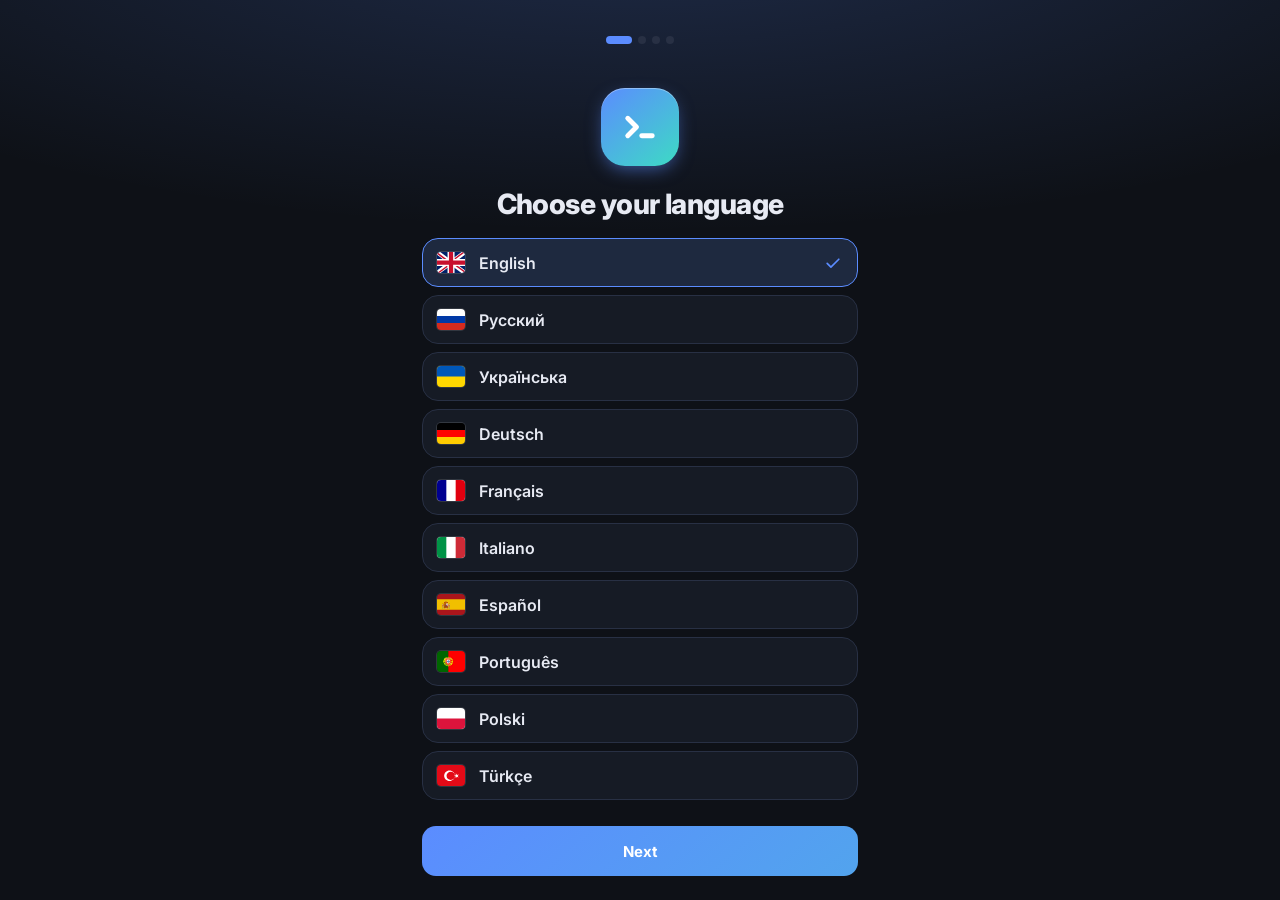
==== commit 2fed2d77: "" ====
--- a/app/src/main/assets/www/index.html
+++ b/app/src/main/assets/www/index.html
@@ -1,5 +1,5 @@
-﻿<!DOCTYPE html>
-<html lang="ru">
+<!DOCTYPE html>
+<html lang="en">
 <head>
 <meta charset="UTF-8">
 <meta name="viewport" content="width=device-width,initial-scale=1,maximum-scale=1,user-scalable=no,viewport-fit=cover,interactive-widget=resizes-content">
@@ -8,371 +8,18 @@
 <title>Codeum</title>
 <link rel="preconnect" href="https://fonts.googleapis.com">
 <link href="https://fonts.googleapis.com/css2?family=Inter:wght@400;500;600;700;800&family=JetBrains+Mono:wght@400;500;700&display=swap" rel="stylesheet">
-<style>
-:root{--bg:#0e1117;--panel:#161b25;--card:#1d2330;--line:#283044;--text:#e7eaf3;--muted:#8b93a8;--accent:#5b8cff;--accent2:#3ddbc4;--kw:#c792ea;--str:#b5e08d;--num:#ff9e64;--com:#5c6680;--fn:#7aa2f7;--ty:#ffcb6b;--term:#080a0f;--onacc:#fff;--fs:13px;--vh:100%}
-*{box-sizing:border-box;margin:0;padding:0;-webkit-tap-highlight-color:transparent}
-[hidden]{display:none!important}
-/* тонкие, почти незаметные полосы прокрутки */
-::-webkit-scrollbar{width:4px;height:4px;background:transparent}
-::-webkit-scrollbar-track,::-webkit-scrollbar-corner{background:transparent}
-::-webkit-scrollbar-button{display:none;width:0;height:0}
-::-webkit-scrollbar-thumb{background:color-mix(in srgb,var(--muted) 22%,transparent);border-radius:9px}
-::-webkit-scrollbar-thumb:hover,::-webkit-scrollbar-thumb:active{background:color-mix(in srgb,var(--muted) 45%,transparent)}
-@supports not selector(::-webkit-scrollbar){*{scrollbar-width:thin;scrollbar-color:color-mix(in srgb,var(--muted) 22%,transparent) transparent}}
-/* превью рабочего стола телефона */
-.homescreen{position:relative;border-radius:28px;padding:34px 14px 16px;overflow:hidden;border:1px solid var(--line);
-  background:radial-gradient(90% 60% at 20% 0%,color-mix(in srgb,var(--accent) 45%,transparent),transparent 70%),radial-gradient(80% 60% at 100% 100%,color-mix(in srgb,var(--accent2) 35%,transparent),transparent 70%),#0a0c12}
-.hs-status{position:absolute;top:10px;left:18px;right:18px;display:flex;justify-content:space-between;font:600 11px Inter;color:#fff;opacity:.85}
-.hs-clock{text-align:center;color:#fff;font-size:40px;font-weight:300;letter-spacing:-.02em;margin:6px 0 2px}
-.hs-date{text-align:center;color:rgba(255,255,255,.75);font-size:12px;margin-bottom:16px}
-.hs-row{display:grid;grid-template-columns:repeat(4,1fr);gap:10px;margin-top:14px}
-.hs-app{display:flex;flex-direction:column;align-items:center;gap:5px;font-size:10px;color:rgba(255,255,255,.85)}
-.hs-app i{width:46px;height:46px;border-radius:14px;background:rgba(255,255,255,.14);display:block}
-.hs-app .logo{width:46px;height:46px;border-radius:14px}
-.hs-app .logo svg{width:24px;height:24px}
-.homescreen .widget{box-shadow:0 20px 40px -18px rgba(0,0,0,.7)}
-.hs-pair{display:flex;gap:10px;align-items:stretch}
-.hs-pair .wsmall{width:auto;flex:1}
-pre,code,textarea,.tab,.term,.w-code,.code pre,.code textarea{font-variant-ligatures:none!important;font-feature-settings:"liga" 0,"calt" 0!important}
-html,body{height:100%;background:var(--bg);color:var(--text);font-family:Inter,system-ui,sans-serif;overflow:hidden;-webkit-font-smoothing:antialiased}
-button{font:inherit;color:inherit;cursor:pointer;border:0;background:none}
-button:disabled{opacity:.45;cursor:default}
-input,textarea,select{font:inherit;color:inherit}
-a{color:var(--accent)}
-.i{width:20px;height:20px;flex:0 0 auto}
-.app{height:var(--vh);display:flex;flex-direction:column;max-width:480px;margin:0 auto;position:relative;overflow:hidden;
-  background:radial-gradient(120% 50% at 50% -12%,color-mix(in srgb,var(--accent) 16%,transparent),transparent 62%),var(--bg)}
-@media(min-width:560px){.app{border-left:1px solid var(--line);border-right:1px solid var(--line)}}
-
-/* header */
-header{display:flex;align-items:center;gap:10px;padding:12px 16px 10px;padding-top:max(12px,env(safe-area-inset-top))}
-.logo{width:36px;height:36px;border-radius:11px;background:linear-gradient(140deg,var(--accent),var(--accent2));display:grid;place-items:center;flex:0 0 auto;
-  box-shadow:0 6px 18px -4px color-mix(in srgb,var(--accent) 60%,transparent),inset 0 1px 0 rgba(255,255,255,.35)}
-.logo svg{width:20px;height:20px}
-.logo.xs{width:22px;height:22px;border-radius:7px;box-shadow:none}.logo.xs svg{width:13px;height:13px}
-.htitle{flex:1;min-width:0}
-.htitle b{display:block;font-size:17px;font-weight:700;letter-spacing:-.01em;white-space:nowrap;overflow:hidden;text-overflow:ellipsis}
-.htitle small{display:block;font-size:11.5px;color:var(--muted);white-space:nowrap;overflow:hidden;text-overflow:ellipsis}
-.htitle small:empty{display:none}
-.icon-btn{width:38px;height:38px;border-radius:12px;display:grid;place-items:center;background:var(--card);border:1px solid var(--line);color:var(--text);flex:0 0 auto}
-.icon-btn:active{transform:scale(.94)}
-.run{height:38px;border-radius:12px;padding:0 14px 0 12px;display:flex;align-items:center;gap:6px;font-weight:700;font-size:14px;color:var(--onacc);
-  background:linear-gradient(140deg,var(--accent),color-mix(in srgb,var(--accent) 70%,var(--accent2)));box-shadow:0 6px 16px -6px var(--accent)}
-.run .i{width:16px;height:16px}
-.run:active{transform:scale(.96)}
-
-main{flex:1;position:relative;overflow:hidden}
-.view{position:absolute;inset:0;display:none;flex-direction:column;overflow-y:auto;overflow-x:hidden;animation:fade .22s ease}
-.view.on{display:flex}
-@keyframes fade{from{opacity:0;transform:translateY(6px)}to{opacity:1;transform:none}}
-.pad{padding:4px 16px 24px}
-.muted{color:var(--muted)}
-.grow{flex:1;min-width:0}
-
-/* home */
-.hello{margin:6px 0 16px}.hello .muted{font-size:13px}.hello h2{font-size:26px;font-weight:800;letter-spacing:-.02em;margin-top:2px}
-.hero{position:relative;border-radius:22px;padding:16px;overflow:hidden;cursor:pointer;margin-top:4px;
-  background:linear-gradient(135deg,color-mix(in srgb,var(--accent) 26%,var(--panel)),color-mix(in srgb,var(--accent2) 16%,var(--panel)));border:1px solid color-mix(in srgb,var(--accent) 35%,var(--line))}
-.hero:after{content:"";position:absolute;right:-40px;top:-40px;width:150px;height:150px;border-radius:50%;background:radial-gradient(color-mix(in srgb,var(--accent2) 35%,transparent),transparent 70%)}
-.hero-top{display:flex;align-items:center;gap:14px;position:relative;z-index:1}
-.hero-k{font-size:11px;text-transform:uppercase;letter-spacing:.1em;color:var(--muted);font-weight:600}
-.hero-t{font-size:19px;font-weight:700;margin:2px 0}
-.hero-s{font-size:12.5px;color:var(--muted);font-family:'JetBrains Mono'}
-.hero-go{width:44px;height:44px;border-radius:50%;background:var(--accent);color:var(--onacc);display:grid;place-items:center;box-shadow:0 8px 20px -6px var(--accent)}
-.quick{display:grid;grid-template-columns:repeat(4,1fr);gap:10px;margin:16px 0 4px}
-.qa{display:flex;flex-direction:column;align-items:center;gap:7px;font-size:11.5px;font-weight:500;color:var(--muted)}
-.qa span{width:100%;aspect-ratio:1;max-width:64px;border-radius:18px;display:grid;place-items:center;background:var(--panel);border:1px solid var(--line);color:var(--c)}
-.qa span .i{width:24px;height:24px}
-.qa:active span{transform:scale(.94)}
-.sect-row{display:flex;align-items:center;justify-content:space-between;margin:22px 0 10px}
-.sect{font-size:12px;text-transform:uppercase;letter-spacing:.09em;color:var(--muted);font-weight:600}
-.link{color:var(--accent);font-size:13px;font-weight:600}
-.hscroll{display:flex;gap:10px;overflow-x:auto;margin:0 -16px;padding:0 16px 4px;scrollbar-width:none}
-.hscroll::-webkit-scrollbar,.tabs::-webkit-scrollbar,.keys::-webkit-scrollbar,.chips::-webkit-scrollbar{display:none}
-.pcard{flex:0 0 150px;background:var(--panel);border:1px solid var(--line);border-radius:18px;padding:14px;text-align:left}
-.pcard .nm{font-weight:600;font-size:14px;margin-top:12px;white-space:nowrap;overflow:hidden;text-overflow:ellipsis}
-.pcard .sub{font-size:11.5px;color:var(--muted);margin-top:3px;white-space:nowrap;overflow:hidden;text-overflow:ellipsis}
-.chips{display:flex;gap:8px;overflow-x:auto;scrollbar-width:none;flex-wrap:nowrap}
-.chips.wrap{flex-wrap:wrap}
-.chip{display:flex;align-items:center;gap:8px;padding:6px 12px 6px 6px;border-radius:999px;background:var(--panel);border:1px solid var(--line);font-size:13px;font-weight:500;white-space:nowrap}
-.chip.add{padding:6px 12px;color:var(--accent);border-style:dashed}
-.fchip{padding:7px 14px;border-radius:999px;background:var(--panel);border:1px solid var(--line);font-size:13px;font-weight:500;white-space:nowrap;color:var(--muted)}
-.fchip.mono{font-family:'JetBrains Mono';font-size:12.5px}
-.fchip.on{background:var(--accent);border-color:var(--accent);color:var(--onacc)}
-
-.tile{width:38px;height:38px;border-radius:11px;display:grid;place-items:center;flex:0 0 auto;font:700 12px 'JetBrains Mono';letter-spacing:-.03em;
-  background:linear-gradient(145deg,var(--c),color-mix(in srgb,var(--c) 62%,#000));color:var(--fg);box-shadow:inset 0 1px 0 rgba(255,255,255,.25)}
-.tile .i{width:18px;height:18px}
-.tile.sm{width:24px;height:24px;border-radius:7px;font-size:9px}.tile.sm .i{width:13px;height:13px}
-.tile.lg{width:50px;height:50px;border-radius:15px;font-size:15px}
-
-.item{display:flex;align-items:center;gap:12px;background:var(--panel);border:1px solid var(--line);border-radius:16px;padding:12px;margin-bottom:8px;width:100%;text-align:left}
-.item .nm{font-weight:600;font-size:15px;white-space:nowrap;overflow:hidden;text-overflow:ellipsis}
-.item .sub{font-size:12px;color:var(--muted);margin-top:2px;white-space:nowrap;overflow:hidden;text-overflow:ellipsis}
-.item .ghost{width:34px;height:34px;border-radius:10px;display:grid;place-items:center;color:var(--muted);flex:0 0 auto}
-.item .ghost .i{width:18px;height:18px}
-.empty{padding:22px;text-align:center;border:1.5px dashed var(--line);border-radius:16px;color:var(--muted);font-size:13.5px;line-height:1.45}
-.search{display:flex;align-items:center;gap:10px;background:var(--panel);border:1px solid var(--line);border-radius:14px;padding:0 12px;height:44px;margin-bottom:12px}
-.search input{flex:1;background:none;border:0;outline:0;font-size:15px;min-width:0}
-.search .i{color:var(--muted);width:18px}
-.fab{position:absolute;right:18px;bottom:18px;width:56px;height:56px;border-radius:18px;display:grid;place-items:center;color:var(--onacc);
-  background:linear-gradient(140deg,var(--accent),var(--accent2));box-shadow:0 12px 26px -8px var(--accent);z-index:3}
-.fab .i{width:26px;height:26px}
-.actions3{display:grid;grid-template-columns:repeat(3,1fr);gap:8px;margin-bottom:14px}
-.act{display:flex;flex-direction:column;align-items:center;gap:6px;padding:12px 6px;border-radius:14px;background:var(--panel);border:1px solid var(--line);font-size:12px;font-weight:600}
-.act .i{color:var(--accent)}
-
-/* widget */
-.widget{position:relative;overflow:hidden;border-radius:24px;padding:14px 15px 15px;border:1px solid color-mix(in srgb,var(--accent) 30%,var(--line));
-  background:linear-gradient(160deg,color-mix(in srgb,var(--accent) 20%,var(--panel)),var(--panel) 58%,color-mix(in srgb,var(--accent2) 10%,var(--panel)));box-shadow:0 18px 40px -22px var(--accent)}
-.widget:before{content:"";position:absolute;right:-50px;bottom:-60px;width:170px;height:170px;border-radius:50%;background:radial-gradient(color-mix(in srgb,var(--accent2) 22%,transparent),transparent 70%)}
-.w-top{display:flex;align-items:center;gap:8px;position:relative}
-.w-k{font-size:10.5px;font-weight:700;letter-spacing:.12em;text-transform:uppercase;color:var(--muted);flex:1}
-.w-lang{display:flex;align-items:center;gap:6px;font:600 11px 'JetBrains Mono';color:var(--muted)}
-.w-t{font-size:16px;font-weight:700;margin:10px 0 8px;position:relative}
-.w-code{position:relative;background:color-mix(in srgb,var(--term) 70%,transparent);border:1px solid color-mix(in srgb,var(--line) 70%,transparent);border-radius:12px;padding:10px 12px;font:11.5px/1.55 'JetBrains Mono';white-space:pre;overflow:hidden;color:#d8dee9}
-.w-x{position:relative;font-size:12.5px;line-height:1.45;color:var(--muted);margin-top:9px;display:-webkit-box;-webkit-line-clamp:3;-webkit-box-orient:vertical;overflow:hidden}
-.w-foot{display:flex;justify-content:space-between;margin-top:8px;font:500 10.5px 'JetBrains Mono';color:var(--muted);position:relative}
-.wsmall{width:160px;aspect-ratio:1;display:flex;flex-direction:column;padding:13px}
-.wsmall .w-t{font-size:14px;margin:auto 0 4px}
-.wprev{display:flex;gap:12px;align-items:flex-end}
-.wlabel{font-size:11px;color:var(--muted);text-align:center;margin-top:6px}
-
-/* store */
-.banner{border-radius:20px;padding:16px 18px;margin-bottom:14px;background:linear-gradient(120deg,color-mix(in srgb,var(--accent2) 22%,var(--panel)),color-mix(in srgb,var(--accent) 22%,var(--panel)));border:1px solid var(--line);display:flex;gap:14px;align-items:center}
-.banner b{font-size:24px;font-weight:800;letter-spacing:-.02em;flex:1}
-.stack{display:flex}.stack .tile{width:32px;height:32px;border-radius:10px;font-size:9px;margin-left:-8px;border:2px solid var(--panel)}
-.lang .desc{font-size:12px;color:var(--muted);margin-top:3px;white-space:normal;line-height:1.35}
-.lang .meta{display:flex;gap:6px;margin-top:6px}
-.tag{font:500 10.5px 'JetBrains Mono';padding:2px 7px;border-radius:6px;background:var(--card);color:var(--muted)}
-.btn{height:34px;padding:0 13px;border-radius:10px;font-weight:600;font-size:13px;display:flex;align-items:center;gap:6px;white-space:nowrap;flex:0 0 auto}
-.btn.pri{background:var(--accent);color:var(--onacc)}
-.btn.sec{background:var(--card);border:1px solid var(--line)}
-.btn.ok{background:color-mix(in srgb,var(--accent2) 18%,transparent);color:var(--accent2)}
-.btn.apk{background:transparent;border:1px solid var(--line);color:var(--muted)}
-.btn .i{width:15px;height:15px}
-.spin{width:15px;height:15px;border-radius:50%;border:2px solid currentColor;border-right-color:transparent;animation:rot .7s linear infinite;flex:0 0 auto}
-@keyframes rot{to{transform:rotate(360deg)}}
-
-/* editor */
-.ed-bar{display:flex;align-items:center;gap:6px;padding:0 12px 8px}
-.tabs{flex:1;display:flex;gap:6px;overflow-x:auto;scrollbar-width:none}
-.tab{display:flex;align-items:center;gap:6px;background:var(--panel);border:1px solid var(--line);border-radius:10px;padding:0 10px;height:34px;font:500 12px 'JetBrains Mono';white-space:nowrap;color:var(--muted)}
-.tab i{width:7px;height:7px;border-radius:50%;background:var(--c)}
-.tab.on{color:var(--text);border-color:color-mix(in srgb,var(--accent) 60%,var(--line));background:color-mix(in srgb,var(--accent) 12%,var(--panel));padding-right:4px}
-.tab .tx{display:none;width:20px;height:20px;border-radius:6px;place-items:center;color:var(--muted)}
-.tab.on .tx{display:grid}.tab .tx .i{width:13px;height:13px}
-.ed-bar .icon-btn{width:34px;height:34px;border-radius:10px}
-.ed-bar .icon-btn .i{width:17px;height:17px}
-.ed-bar .ai{color:var(--accent);border-color:color-mix(in srgb,var(--accent) 45%,var(--line));background:color-mix(in srgb,var(--accent) 12%,var(--card))}
-.findbar{display:flex;gap:6px;padding:0 12px 8px}
-.findbar input{flex:1;height:36px;border-radius:10px;border:1px solid var(--line);background:var(--panel);padding:0 12px;outline:0;font-family:'JetBrains Mono';font-size:13px}
-.editor{flex:1;min-height:120px;display:flex;margin:0 12px;border-radius:16px;background:var(--panel);border:1px solid var(--line);overflow:hidden;position:relative}
-.gutter{overflow:hidden;background:color-mix(in srgb,var(--card) 60%,var(--panel));border-right:1px solid var(--line);flex:0 0 auto}
-.gutter div{padding:12px 8px 12px 10px;text-align:right;color:var(--com);font:var(--fs)/1.65 'JetBrains Mono';white-space:pre;user-select:none;min-width:36px}
-.nolines .gutter{display:none}
-.code{flex:1;position:relative;overflow:hidden}
-.code pre,.code textarea{padding:12px 14px 40vh;font:var(--fs)/1.65 'JetBrains Mono';white-space:pre;tab-size:4;letter-spacing:0;word-spacing:0;font-variant-ligatures:none}
-.code pre{position:absolute;top:0;left:0;min-width:100%;pointer-events:none;color:var(--text);will-change:transform}
-.code textarea{position:absolute;inset:0;width:100%;height:100%;background:transparent;color:transparent;caret-color:var(--accent);border:0;outline:0;resize:none;overflow:auto;-webkit-text-fill-color:transparent}
-.code textarea::selection{background:color-mix(in srgb,var(--accent) 35%,transparent);-webkit-text-fill-color:transparent}
-.ed-empty{position:absolute;inset:0;display:grid;place-items:center;text-align:center;color:var(--muted);font-size:14px;padding:30px;background:var(--panel);z-index:2}
-.kw{color:var(--kw)}.str{color:var(--str)}.num{color:var(--num)}.com{color:var(--com);font-style:italic}.fn{color:var(--fn)}.ty{color:var(--ty)}
-.status{display:flex;gap:12px;align-items:center;padding:7px 16px;font:500 11px 'JetBrains Mono';color:var(--muted);white-space:nowrap;overflow:hidden}
-.status .dot{width:7px;height:7px;border-radius:50%;background:var(--accent2);display:inline-block;margin-right:5px}
-.keys{display:flex;gap:6px;padding:6px 10px 8px;overflow-x:auto;scrollbar-width:none;background:color-mix(in srgb,var(--panel) 70%,transparent);border-top:1px solid var(--line)}
-.keys button{flex:0 0 auto;min-width:40px;height:40px;padding:0 10px;border-radius:10px;background:var(--card);border:1px solid var(--line);font:600 15px 'JetBrains Mono';color:var(--text);box-shadow:0 2px 0 var(--line)}
-.keys button.acc{color:var(--accent)}
-.keys button:active{transform:translateY(2px);box-shadow:none;background:var(--line)}
-.nokeys #v-editor .keys{display:none}
-.drawer-bg{position:absolute;inset:0;background:rgba(0,0,0,.45);opacity:0;pointer-events:none;transition:.2s;z-index:5}
-.drawer{position:absolute;left:0;top:0;bottom:0;width:84%;max-width:340px;background:var(--panel);border-right:1px solid var(--line);z-index:6;transform:translateX(-102%);transition:transform .25s cubic-bezier(.2,.8,.2,1);display:flex;flex-direction:column;padding:16px 10px 16px 12px}
-.drawer-on .drawer{transform:none}.drawer-on .drawer-bg{opacity:1;pointer-events:auto}
-.drawer h3{font-size:17px;margin-bottom:2px}
-.dtools{display:flex;gap:6px;margin:0 0 10px}
-.dtools button{flex:1;height:36px;border-radius:10px;background:var(--card);border:1px solid var(--line);display:flex;align-items:center;justify-content:center;gap:6px;font-size:12px;font-weight:600}
-.dtools .i{width:16px;height:16px;color:var(--accent)}
-.ftree{flex:1;overflow-y:auto;margin:0 -4px}
-.frow{display:flex;align-items:center;gap:8px;padding:8px;border-radius:10px;font:500 13px 'JetBrains Mono';width:100%;text-align:left}
-.frow.on{background:color-mix(in srgb,var(--accent) 14%,transparent);color:var(--accent)}
-.frow .grow{overflow:hidden;text-overflow:ellipsis;white-space:nowrap}
-.frow .x{color:var(--muted);padding:3px;display:grid;place-items:center}
-.frow .x .i{width:15px;height:15px}
-.frow .car{width:14px;height:14px;color:var(--muted);transition:.15s}
-.frow .car.open{transform:rotate(90deg)}
-.frow .fold{color:#f5a524}
-.gh-pill{display:flex;align-items:center;gap:8px;padding:10px;border-radius:12px;background:var(--card);font-size:12.5px;margin-top:8px}
-
-/* terminal */
-.term-wrap{flex:1;display:flex;flex-direction:column;margin:0 12px 10px;border-radius:16px;overflow:hidden;background:var(--term);border:1px solid var(--line);min-height:0}
-.term-head{display:flex;align-items:center;gap:10px;padding:10px 12px;border-bottom:1px solid rgba(255,255,255,.06)}
-.dots{display:flex;gap:6px}.dots i{width:10px;height:10px;border-radius:50%}
-.term-head .t{flex:1;text-align:center;font:500 11.5px 'JetBrains Mono';color:#7f8aa3}
-.term-head button{font:500 11.5px 'JetBrains Mono';color:#7f8aa3}
-.term{flex:1;overflow:auto;padding:12px;font:12.5px/1.6 'JetBrains Mono';color:#d8dee9;white-space:pre-wrap;word-break:break-word}
-.term>div{min-height:1.6em}
-.term .p{color:var(--accent2)}.term .e{color:#ff6b81}.term .d{color:#7f8aa3}.term .w{color:#ffd166}.term .a{color:var(--accent)}
-.term-in{display:flex;align-items:center;gap:8px;padding:10px 12px;border-top:1px solid rgba(255,255,255,.06);font:13px 'JetBrains Mono'}
-.term-in span{color:var(--accent2);white-space:nowrap}
-.term-in input{flex:1;background:none;border:0;outline:0;color:#e9edf5;font:13px 'JetBrains Mono';min-width:0}
-
-/* nav */
-nav{display:flex;padding:6px 8px;padding-bottom:max(8px,env(safe-area-inset-bottom));background:color-mix(in srgb,var(--panel) 88%,transparent);backdrop-filter:blur(16px);-webkit-backdrop-filter:blur(16px);border-top:1px solid var(--line)}
-nav button{flex:1;display:flex;flex-direction:column;align-items:center;gap:3px;padding:4px 0;font-size:10.5px;font-weight:600;color:var(--muted)}
-nav button span{width:52px;height:30px;border-radius:999px;display:grid;place-items:center;transition:.2s}
-nav button.on{color:var(--text)}
-nav button.on span{background:color-mix(in srgb,var(--accent) 20%,transparent);color:var(--accent)}
-.kb nav{display:none}
-
-/* sheet */
-.sheet{position:fixed;inset:0;z-index:20;display:none}
-.sheet.on{display:block}
-.sheet-bg{position:absolute;inset:0;background:rgba(0,0,0,.5);animation:fadeIn .2s}
-.sheet-card{position:absolute;left:0;right:0;bottom:0;max-width:480px;margin:0 auto;max-height:90%;overflow-y:auto;background:var(--panel);border:1px solid var(--line);border-bottom:0;border-radius:24px 24px 0 0;padding:8px 18px max(22px,env(safe-area-inset-bottom));animation:up .28s cubic-bezier(.2,.8,.2,1)}
-@keyframes up{from{transform:translateY(100%)}}@keyframes fadeIn{from{opacity:0}}
-.grab{width:40px;height:5px;border-radius:9px;background:var(--line);margin:4px auto 14px}
-.sheet h3{font-size:20px;font-weight:700;margin-bottom:4px}
-.sheet p.muted{font-size:13.5px;line-height:1.5}
-.field{display:block;margin-top:14px}
-.field>span{display:block;font-size:12px;color:var(--muted);font-weight:600;margin-bottom:6px}
-.field input,.field textarea{width:100%;height:46px;border-radius:12px;border:1px solid var(--line);background:var(--card);padding:0 14px;outline:0;font-size:15px}
-.field textarea{height:84px;padding:12px 14px;resize:none;line-height:1.4}
-.field input:focus,.field textarea:focus{border-color:var(--accent)}
-.preview-path{margin-top:12px;font:500 12.5px 'JetBrains Mono';color:var(--muted)}
-.preview-path b{color:var(--text)}
-.lgrid{display:grid;grid-template-columns:repeat(4,1fr);gap:8px}
-.lpick{display:flex;flex-direction:column;align-items:center;gap:6px;padding:10px 4px;border-radius:14px;border:1.5px solid var(--line);background:var(--card);font-size:11px;font-weight:600;position:relative}
-.lpick.on{border-color:var(--accent);background:color-mix(in srgb,var(--accent) 12%,var(--card))}
-.hint{display:flex;gap:12px;align-items:center;padding:14px;border-radius:16px;margin:4px 0 6px;
-  background:linear-gradient(120deg,color-mix(in srgb,#f5a524 16%,var(--card)),var(--card));border:1px solid color-mix(in srgb,#f5a524 35%,var(--line))}
-.hint .ico{width:40px;height:40px;border-radius:12px;display:grid;place-items:center;background:color-mix(in srgb,#f5a524 22%,transparent);color:#f5a524;flex:0 0 auto}
-.hint b{display:block;font-size:14.5px}.hint small{display:block;font-size:12.5px;color:var(--muted);margin-top:2px;line-height:1.4}
-.bigbtn{width:100%;height:50px;border-radius:14px;font-weight:700;font-size:15px;margin-top:18px;background:linear-gradient(140deg,var(--accent),color-mix(in srgb,var(--accent) 70%,var(--accent2)));color:var(--onacc);display:flex;align-items:center;justify-content:center;gap:8px}
-.bigbtn.danger{background:#e5484d;color:#fff}
-.bigbtn.sec{background:var(--card);color:var(--text);border:1px solid var(--line);margin-top:10px}
-.tgrid{display:grid;grid-template-columns:1fr 1fr;gap:10px}
-.tcard{border-radius:14px;padding:11px;border:2px solid transparent;text-align:left;font-weight:600;font-size:13px}
-.tcard pre{font:11px/1.5 'JetBrains Mono';margin-top:6px}
-.row{display:flex;align-items:center;justify-content:space-between;padding:13px 0;border-bottom:1px solid var(--line);font-size:14.5px;gap:12px;width:100%;text-align:left}
-.row .rl{display:flex;align-items:center;gap:12px;min-width:0}
-.row .rl small{display:block;font-size:12px;color:var(--muted);margin-top:1px}
-.row .ri{width:34px;height:34px;border-radius:10px;display:grid;place-items:center;background:var(--card);flex:0 0 auto}
-.row .ri .i{width:18px;height:18px}
-.row .rv{font-size:13px;color:var(--muted);display:flex;align-items:center;gap:4px;white-space:nowrap}
-.row .rv .i{width:16px;height:16px}
-.seg{display:flex;background:var(--card);border-radius:10px;padding:3px}
-.seg button{padding:6px 12px;border-radius:8px;font-size:13px;font-weight:600;color:var(--muted);white-space:nowrap}
-.seg button.on{background:var(--accent);color:var(--onacc)}
-.seg.full{width:100%}.seg.full button{flex:1}
-.sw{width:46px;height:28px;border-radius:99px;background:var(--line);position:relative;transition:.2s;flex:0 0 auto}
-.sw:after{content:"";position:absolute;top:3px;left:3px;width:22px;height:22px;border-radius:50%;background:#fff;transition:.2s}
-.sw.on{background:var(--accent)}.sw.on:after{left:21px}
-input[type=range]{width:130px;accent-color:var(--accent)}
-.note{display:flex;gap:10px;padding:12px;border-radius:12px;background:var(--card);font-size:12.5px;color:var(--muted);line-height:1.45;margin-top:14px}
-.note .i{color:var(--accent);width:18px}
-.steps{margin:12px 0 0 18px;font-size:13.5px;line-height:1.6;color:var(--muted)}
-.steps b{color:var(--text)}
-.avatar{width:38px;height:38px;border-radius:50%;flex:0 0 auto;background:var(--card)}
-/* ai */
-.ai-out{margin-top:14px;font-size:14px;line-height:1.55}
-.ai-out p{margin:0 0 10px}
-.ai-out code{font:12.5px 'JetBrains Mono';background:var(--card);padding:1px 5px;border-radius:5px}
-.ai-code{margin:6px 0 12px;border:1px solid var(--line);border-radius:12px;overflow:hidden;background:var(--term)}
-.ai-code pre{padding:10px 12px;font:12px/1.55 'JetBrains Mono';overflow-x:auto;color:#d8dee9;white-space:pre}
-.ai-code div{display:flex;gap:6px;padding:6px;border-top:1px solid var(--line);background:var(--card)}
-.ai-code div button{flex:1;height:32px;border-radius:8px;font-size:12px;font-weight:600;background:var(--panel);border:1px solid var(--line)}
-.thinking{display:flex;align-items:center;gap:10px;color:var(--muted);font-size:13.5px;margin-top:16px}
-/* обновление */
-.trow{display:flex;align-items:center;gap:8px;min-width:0}
-.updbox{display:flex;align-items:center;gap:5px;flex:0 0 auto;animation:fade .3s ease}
-.upd{height:26px;padding:0 10px 0 8px;border-radius:999px;display:flex;align-items:center;gap:4px;font-size:12px;font-weight:700;color:var(--onacc);
-  background:linear-gradient(140deg,var(--accent),var(--accent2));box-shadow:0 4px 14px -4px var(--accent)}
-.upd .i{width:14px;height:14px}
-.upd-more{width:26px;height:26px;border-radius:50%;display:grid;place-items:center;background:var(--card);border:1px solid var(--line);color:var(--muted)}
-.upd-more .i{width:15px;height:15px;transition:transform .2s}
-.upd-more.open .i{transform:rotate(180deg)}
-.upd-panel{position:absolute;left:12px;right:12px;top:calc(max(12px,env(safe-area-inset-top)) + 54px);z-index:15;max-height:62%;overflow-y:auto;
-  background:var(--panel);border:1px solid color-mix(in srgb,var(--accent) 40%,var(--line));border-radius:20px;padding:16px;box-shadow:0 24px 50px -20px rgba(0,0,0,.7);animation:fade .2s ease}
-.upd-panel h4{font-size:17px;margin-bottom:2px}
-.upd-panel .meta{font-size:12px;color:var(--muted);font-family:'JetBrains Mono';margin-bottom:10px}
-.notes{font-size:14px;line-height:1.55}
-.notes p{margin:0 0 8px}.notes ul{margin:0 0 8px 18px}.notes li{margin:2px 0}
-.notes .h{display:block;font-weight:700;margin:10px 0 4px}
-.notes code{font:12.5px 'JetBrains Mono';background:var(--card);padding:1px 5px;border-radius:5px}
-
-/* онбординг */
-.onb{position:fixed;inset:0;z-index:30;display:flex;justify-content:center;overflow-y:auto;
-  background:radial-gradient(120% 55% at 50% -10%,color-mix(in srgb,var(--accent) 22%,transparent),transparent 65%),var(--bg)}
-.onb-in{width:100%;max-width:480px;padding:max(20px,env(safe-area-inset-top)) 22px max(24px,env(safe-area-inset-bottom));display:flex;flex-direction:column;min-height:100%}
-.onb-top{display:flex;align-items:center;gap:10px;height:40px}
-.onb-dots{flex:1;display:flex;justify-content:center;gap:6px}
-.onb-dots i{width:8px;height:8px;border-radius:9px;background:var(--line);transition:.3s}
-.onb-dots i.on{width:26px;background:var(--accent)}
-.onb-step{flex:1;display:flex;flex-direction:column;animation:fade .3s ease}
-.onb h1{font-size:28px;font-weight:800;letter-spacing:-.02em;line-height:1.15;margin-top:18px}
-.onb .lead{color:var(--muted);font-size:15px;line-height:1.5;margin-top:10px}
-.onb-logo{width:78px;height:78px;border-radius:24px;margin:28px auto 4px}
-.onb-logo svg{width:42px;height:42px}
-.nick-in{margin-top:26px;display:flex;align-items:center;gap:10px;height:58px;border-radius:16px;border:1.5px solid var(--line);background:var(--panel);padding:0 16px;transition:.2s}
-.nick-in:focus-within{border-color:var(--accent);box-shadow:0 0 0 4px color-mix(in srgb,var(--accent) 18%,transparent)}
-.nick-in span{color:var(--accent);font:700 18px 'JetBrains Mono'}
-.nick-in input{flex:1;background:none;border:0;outline:0;font-size:19px;font-weight:600;min-width:0}
-.onb-hint{font-size:12.5px;color:var(--muted);margin-top:8px;min-height:18px}
-.onb-hint.err{color:#ff6b81}
-.onb-prev{margin-top:18px;border-radius:14px;background:var(--term);border:1px solid var(--line);padding:12px 14px;font:13px/1.6 'JetBrains Mono';color:#d8dee9}
-.onb-prev .p{color:var(--accent2)}
-.onb-foot{margin-top:auto;padding-top:22px;display:flex;flex-direction:column;gap:10px}
-.onb-foot .bigbtn{margin-top:0}
-.skip{height:46px;border-radius:14px;color:var(--muted);font-weight:600;font-size:14.5px}
-.lsel{display:grid;grid-template-columns:repeat(3,1fr);gap:8px;margin-top:18px}
-.lsel button{position:relative;display:flex;flex-direction:column;align-items:center;gap:6px;padding:12px 4px 10px;border-radius:16px;border:1.5px solid var(--line);background:var(--panel);font-size:12px;font-weight:600}
-.lsel button small{font:500 10px 'JetBrains Mono';color:var(--muted)}
-.lsel button.on{border-color:var(--accent);background:color-mix(in srgb,var(--accent) 13%,var(--panel))}
-.lsel button.on:after{content:"✓";position:absolute;top:6px;right:8px;width:18px;height:18px;border-radius:50%;background:var(--accent);color:var(--onacc);font-size:11px;display:grid;place-items:center}
-.lsel button:disabled{opacity:.4}
-.oscards{display:flex;flex-direction:column;gap:10px;margin-top:18px}
-.oscard{border-radius:18px;border:1.5px solid var(--line);background:var(--panel);padding:12px;text-align:left}
-.oscard.on{border-color:var(--accent);box-shadow:0 0 0 4px color-mix(in srgb,var(--accent) 15%,transparent)}
-.oscard .nm{display:flex;align-items:center;gap:8px;font-weight:700;font-size:15px}
-.oscard .nm small{font-weight:500;color:var(--muted);font-size:12px;margin-left:auto}
-.oscard .mini{margin-top:9px;border-radius:10px;overflow:hidden;font:11.5px/1.55 'JetBrains Mono'}
-.oscard .mini .bar{height:20px;display:flex;align-items:center;gap:5px;padding:0 8px;font-size:10px}
-.oscard .mini pre{padding:7px 10px;white-space:pre;overflow:hidden}
-
-/* терминалы разных ОС */
-.term-head .t{flex:1;text-align:center;font:500 11.5px 'JetBrains Mono';white-space:nowrap;overflow:hidden;text-overflow:ellipsis}
-.term-head .clr{font:500 11.5px 'JetBrains Mono';opacity:.75}
-.wbtn{display:flex;gap:14px;font-size:12px;opacity:.8}
-.gbtn{display:flex;gap:7px}.gbtn i{width:12px;height:12px;border-radius:50%;background:#555;display:block}
-.os-mac{background:#1e1e1e!important;border-color:#3a3a3a!important}
-.os-mac .term-head{background:linear-gradient(#3a3a3a,#2e2e2e);color:#b8b8b8}
-.os-mac .term{color:#f2f2f2}.os-mac .term .p{color:#f2f2f2}.os-mac .term .d{color:#8e8e93}.os-mac .term .a{color:#64d2ff}
-.os-mac .term-in span{color:#f2f2f2}
-.os-linux{background:#300a24!important;border-color:#4a1a3c!important}
-.os-linux .term-head{background:#2c2c2c;color:#dcdcdc}
-.os-linux .term{color:#eeeeec}.os-linux .term .d{color:#a39aa0}.os-linux .term .a{color:#8ae234}
-.os-linux .pu{color:#8ae234;font-weight:700}.os-linux .pd{color:#729fcf;font-weight:700}
-.os-linux .term .p{color:#eeeeec}
-.os-windows{background:#012456!important;border-color:#16407e!important;border-radius:10px!important}
-.os-windows .term-head{background:#1f1f1f;color:#e6e6e6;justify-content:flex-start}
-.os-windows .term-head .t{text-align:left}
-.os-windows .term{color:#eeedf0}.os-windows .term .p{color:#eeedf0}.os-windows .term .d{color:#9fb3d1}.os-windows .term .e{color:#ff8b8b}.os-windows .term .a{color:#f9f1a5}
-.os-windows .term-in span{color:#eeedf0}
-.pstab{display:flex;align-items:center;gap:6px;background:#2b2b2b;border-radius:6px 6px 0 0;padding:3px 10px;margin:-4px 0 -10px;font:500 11px Inter;color:#e6e6e6}
-.pstab b{width:14px;height:14px;border-radius:3px;background:#2a6fd6;color:#fff;font:700 8px 'JetBrains Mono';display:grid;place-items:center}
-.toast{position:fixed;left:50%;bottom:96px;transform:translate(-50%,16px);background:var(--card);border:1px solid var(--line);padding:11px 16px;border-radius:14px;font-size:13.5px;font-weight:500;opacity:0;transition:.25s;pointer-events:none;z-index:40;box-shadow:0 10px 30px rgba(0,0,0,.35);max-width:90%;text-align:center}
-.toast.on{opacity:1;transform:translate(-50%,0)}
-</style>
+<link rel="stylesheet" href="vendor/xterm.css">
+<link rel="stylesheet" href="app.css">
 </head>
 <body>
 <div class="app" id="app">
   <header>
     <div class="logo"><svg viewBox="0 0 24 24" fill="none" stroke="#fff" stroke-width="2.8" stroke-linecap="round" stroke-linejoin="round"><path d="M5 7l5 5-5 5"/><path d="M13 17h6"/></svg></div>
     <div class="htitle"><div class="trow"><b id="hTitle">Codeum</b>
-      <span class="updbox" id="updBox" hidden><button class="upd" data-act="update" id="updBtn"></button><button class="upd-more" data-act="upd-notes" id="updMore" aria-label="Что нового"></button></span></div>
+      <span class="updbox" id="updBox" hidden><button class="upd" data-act="update" id="updBtn"></button><button class="upd-more" data-act="upd-notes" id="updMore" data-ta="upd.whatsNew"></button></span></div>
       <small id="hSub"></small></div>
     <button class="run" id="runBtn" data-act="run" hidden></button>
-    <button class="icon-btn" data-act="settings" aria-label="Настройки" data-i="gear"></button>
+    <button class="icon-btn" data-act="settings" data-ta="settings.title" data-i="gear"></button>
   </header>
   <div class="upd-panel" id="updPanel" hidden></div>
   <main id="main">
@@ -380,18 +27,19 @@
     <section class="view" id="v-projects"></section>
     <section class="view" id="v-editor">
       <div class="ed-bar">
-        <button class="icon-btn" data-act="drawer" aria-label="Файлы" data-i="sidebar"></button>
+        <button class="icon-btn" data-act="drawer" data-ta="ed.files" data-i="sidebar"></button>
         <div class="tabs" id="tabs"></div>
-        <button class="icon-btn ai" data-act="ai" aria-label="ИИ" data-i="spark"></button>
-        <button class="icon-btn" data-act="undo" aria-label="Отменить" data-i="undo"></button>
-        <button class="icon-btn" data-act="find" aria-label="Поиск" data-i="search"></button>
+        <button class="icon-btn ai" data-act="ai" data-ta="ai.title" data-i="spark"></button>
+        <button class="icon-btn" data-act="undo" data-ta="ed.undo" data-i="undo"></button>
+        <button class="icon-btn" data-act="find" data-ta="ed.find" data-i="search"></button>
       </div>
-      <div class="findbar" id="findbar" hidden><input id="fq" placeholder="Найти в файле…" autocapitalize="off"><button class="icon-btn" data-act="find-next" data-i="down"></button><button class="icon-btn" data-act="find" data-i="x"></button></div>
+      <div class="findbar" id="findbar" hidden><input id="fq" data-tp="ed.findPh" autocapitalize="off"><button class="icon-btn" data-act="find-next" data-i="down"></button><button class="icon-btn" data-act="find" data-i="x"></button></div>
       <div class="editor" id="editor"><div class="gutter"><div id="gl">1</div></div>
         <div class="code"><pre id="hl"></pre><textarea id="ta" wrap="off" spellcheck="false" autocapitalize="off" autocomplete="off" autocorrect="off"></textarea></div>
         <div class="ed-empty" id="edEmpty" hidden></div>
       </div>
-      <div class="status"><span id="stSave"><i class="dot"></i>сохранено</span><span id="stLang"></span><span id="stPos">Ln 1, Col 1</span><span id="stTab"></span><span>UTF-8</span></div>
+      <div class="status"><span id="stSave"></span><span id="stLang"></span><span id="stPos">Ln 1, Col 1</span><span id="stTab"></span><span>UTF-8</span></div>
+      <div class="acbar" id="acBar"></div>
       <div class="keys" id="keys"></div>
       <div class="drawer-bg" data-act="drawer"></div>
       <div class="drawer" id="drawer"></div>
@@ -399,8 +47,9 @@
     <section class="view" id="v-term">
       <div class="term-wrap">
         <div class="term-head" id="termHead"></div>
+        <div class="xterm-box" id="xterm" hidden></div>
         <div class="term" id="term"></div>
-        <div class="term-in"><span id="tprompt">$</span><input id="tin" autocapitalize="off" autocorrect="off" autocomplete="off" spellcheck="false" enterkeyhint="send"></div>
+        <div class="term-in" id="termIn"><span id="tprompt">$</span><input id="tin" autocapitalize="off" autocorrect="off" autocomplete="off" spellcheck="false" enterkeyhint="send"></div>
       </div>
       <div class="keys" id="tkeys"></div>
     </section>
@@ -408,1400 +57,24 @@
   </main>
   <nav id="nav"></nav>
 </div>
-<div class="sheet" id="sheet"><div class="sheet-bg" data-act="close-sheet"></div><div class="sheet-card"><div class="grab"></div><div id="sheetBody"></div></div></div>
+<div class="sheet" id="sheet"><div class="sheet-bg" data-act="close-sheet"></div><div class="sheet-card" id="sheetCard"><div class="grab"></div><div id="sheetBody"></div></div></div>
 <div class="onb" id="onb" hidden></div>
 <div class="toast" id="toast"></div>
 <input type="file" id="fileIn" multiple hidden>
 <input type="file" id="dirIn" webkitdirectory multiple hidden>
 
-<script>
-/* ============ helpers ============ */
-const $=s=>document.querySelector(s), $$=s=>[...document.querySelectorAll(s)];
-const esc=s=>String(s).replace(/&/g,'&amp;').replace(/</g,'&lt;').replace(/>/g,'&gt;').replace(/"/g,'&quot;');
-const ICONS={
- home:'<path d="M3 10.5 12 3l9 7.5V20a1 1 0 0 1-1 1h-5v-6H9v6H4a1 1 0 0 1-1-1z"/>',
- folder:'<path d="M3 7a2 2 0 0 1 2-2h4l2 2h8a2 2 0 0 1 2 2v9a2 2 0 0 1-2 2H5a2 2 0 0 1-2-2z"/>',
- folderPlus:'<path d="M3 7a2 2 0 0 1 2-2h4l2 2h8a2 2 0 0 1 2 2v9a2 2 0 0 1-2 2H5a2 2 0 0 1-2-2z"/><path d="M12 10.5v6M9 13.5h6"/>',
- filePlus:'<path d="M14 3H7a2 2 0 0 0-2 2v14a2 2 0 0 0 2 2h10a2 2 0 0 0 2-2V8z"/><path d="M14 3v5h5M12 12v6M9 15h6"/>',
- code:'<path d="M8 6l-6 6 6 6M16 6l6 6-6 6"/>',
- term:'<rect x="2" y="4" width="20" height="16" rx="3"/><path d="M6 9l3 3-3 3M12 15h5"/>',
- box:'<path d="M12 2 3 7v10l9 5 9-5V7z"/><path d="M3 7l9 5 9-5M12 12v10"/>',
- gear:'<circle cx="12" cy="12" r="3"/><path d="M19.4 15a1.7 1.7 0 0 0 .3 1.8l.1.1a2 2 0 1 1-2.8 2.8l-.1-.1a1.7 1.7 0 0 0-1.8-.3 1.7 1.7 0 0 0-1 1.5V21a2 2 0 1 1-4 0v-.1a1.7 1.7 0 0 0-1.1-1.5 1.7 1.7 0 0 0-1.8.3l-.1.1a2 2 0 1 1-2.8-2.8l.1-.1a1.7 1.7 0 0 0 .3-1.8 1.7 1.7 0 0 0-1.5-1H3a2 2 0 1 1 0-4h.1a1.7 1.7 0 0 0 1.5-1.1 1.7 1.7 0 0 0-.3-1.8l-.1-.1a2 2 0 1 1 2.8-2.8l.1.1a1.7 1.7 0 0 0 1.8.3H9a1.7 1.7 0 0 0 1-1.5V3a2 2 0 1 1 4 0v.1a1.7 1.7 0 0 0 1 1.5 1.7 1.7 0 0 0 1.8-.3l.1-.1a2 2 0 1 1 2.8 2.8l-.1.1a1.7 1.7 0 0 0-.3 1.8V9a1.7 1.7 0 0 0 1.5 1H21a2 2 0 1 1 0 4h-.1a1.7 1.7 0 0 0-1.5 1z"/>',
- play:'<path d="M7 4.5v15l12.5-7.5z" fill="currentColor" stroke="none"/>',
- search:'<circle cx="11" cy="11" r="7"/><path d="M20 20l-3.5-3.5"/>',
- undo:'<path d="M9 14 4 9l5-5"/><path d="M4 9h11a5 5 0 0 1 0 10h-3"/>',
- sidebar:'<rect x="3" y="4" width="18" height="16" rx="2.5"/><path d="M9.5 4v16"/>',
- plus:'<path d="M12 5v14M5 12h14"/>',
- x:'<path d="M6 6l12 12M18 6 6 18"/>',
- down:'<path d="M6 9l6 6 6-6"/>',
- right:'<path d="M9 6l6 6-6 6"/>',
- trash:'<path d="M4 7h16M10 11v6M14 11v6M6 7l1 13h10l1-13M9 7V4h6v3"/>',
- server:'<rect x="3" y="4" width="18" height="7" rx="2"/><rect x="3" y="13" width="18" height="7" rx="2"/><path d="M7 7.5h.01M7 16.5h.01"/>',
- download:'<path d="M12 4v11M7 10l5 5 5-5M5 20h14"/>',
- upload:'<path d="M12 20V9M7 14l5-5 5 5M5 4h14"/>',
- check:'<path d="M5 12.5l4.5 4.5L19 7.5"/>',
- file:'<path d="M14 3H7a2 2 0 0 0-2 2v14a2 2 0 0 0 2 2h10a2 2 0 0 0 2-2V8z"/><path d="M14 3v5h5"/>',
- phone:'<rect x="6" y="2" width="12" height="20" rx="3"/><path d="M11 18h2"/>',
- info:'<circle cx="12" cy="12" r="9"/><path d="M12 11v5M12 8h.01"/>',
- spark:'<path d="M12 3l1.8 4.7 4.7 1.8-4.7 1.8L12 16l-1.8-4.7L5.5 9.5l4.7-1.8z"/><path d="M19 14.5l.8 2 2 .8-2 .8-.8 2-.8-2-2-.8 2-.8z"/>',
- github:'<path d="M15 22v-4a4.8 4.8 0 0 0-1-3.5c3 0 6-2 6-5.5.08-1.25-.27-2.48-1-3.5.28-1.15.28-2.35 0-3.5 0 0-1 0-3 1.5-2.64-.5-5.36-.5-8 0C6 2 5 2 5 2c-.3 1.15-.3 2.35 0 3.5A5.4 5.4 0 0 0 4 9c0 3.5 3 5.5 6 5.5-.39.49-.68 1.05-.85 1.65-.17.6-.22 1.23-.15 1.85v4"/><path d="M9 18c-4.51 2-5-2-7-2"/>',
- widget:'<rect x="3" y="3" width="8" height="8" rx="2"/><rect x="13" y="3" width="8" height="8" rx="2"/><rect x="3" y="13" width="18" height="8" rx="2"/>',
- key:'<circle cx="7.5" cy="15.5" r="4.5"/><path d="M10.7 12.3 21 2M17 6l3 3M14 9l2 2"/>',
- lock:'<rect x="5" y="11" width="14" height="10" rx="2"/><path d="M8 11V7a4 4 0 0 1 8 0v4"/>',
- push:'<path d="M12 19V5M5 12l7-7 7 7"/>',
- user:'<circle cx="12" cy="8" r="4"/><path d="M4 21c0-4 3.6-7 8-7s8 3 8 7"/>',
- hand:'<path d="M12 2a7 7 0 0 1 7 7c0 3-2 4-2 7H7c0-3-2-4-2-7a7 7 0 0 1 7-7z"/><path d="M9 20h6M10 23h4"/>'
-};
-const ic=n=>`<svg class="i" viewBox="0 0 24 24" fill="none" stroke="currentColor" stroke-width="2" stroke-linecap="round" stroke-linejoin="round">${ICONS[n]}</svg>`;
-$$('[data-i]').forEach(b=>b.innerHTML=ic(b.dataset.i));
-const LOGO_XS='<div class="logo xs"><svg viewBox="0 0 24 24" fill="none" stroke="#fff" stroke-width="3" stroke-linecap="round" stroke-linejoin="round"><path d="M5 7l5 5-5 5"/><path d="M13 17h6"/></svg></div>';
-const store={get(k,d){try{const v=localStorage.getItem('codeum3.'+k);return v?JSON.parse(v):d}catch{return d}},set(k,v){try{localStorage.setItem('codeum3.'+k,JSON.stringify(v))}catch{}}};
-let toastT;function toast(m){const t=$('#toast');t.textContent=m;t.classList.add('on');clearTimeout(toastT);toastT=setTimeout(()=>t.classList.remove('on'),2200)}
-const ago=t=>{const s=(Date.now()-t)/1000;return s<60?'только что':s<3600?Math.floor(s/60)+' мин назад':s<86400?Math.floor(s/3600)+' ч назад':Math.floor(s/86400)+' дн назад'};
-const base=p=>p.split('/').pop();
-const dirOf=p=>{const i=p.lastIndexOf('/');return i<0?'':p.slice(0,i)};
-const FIRST_LAUNCH=!store.get('launched',false);store.set('launched',true);
-
-/* ============ версия и обновления ============ */
-const APP_VERSION='1.0.0';      // версия веб-превью; в приложении версия берётся из APK
-const UPDATE_REPO='himsson/codeum';           // репозиторий с релизами, например 'username/codeum'
-
-/* ============ languages ============ */
-const R=String.raw;
-const LANGS=[
- {id:'js',name:'JavaScript',c:'#f0db4f',m:'JS',ver:'ES2024',size:0,ext:'js',file:'main.js',cat:'web',run:'js',desc:'Встроенный движок. Работает офлайн, мгновенно.',com:'//',
-  kw:'const let var function return if else for while do of in new class extends import from export default async await try catch finally throw typeof instanceof true false null undefined this switch case break continue yield',
-  tpl:'// JavaScript · нажми ▶ Run\nconst fib = n => n < 2 ? n : fib(n - 1) + fib(n - 2);\n\nfor (let i = 0; i < 10; i++) {\n  console.log("fib(" + i + ") =", fib(i));\n}\n'},
- {id:'py',name:'Python',c:'#3776ab',m:'PY',ver:'3.12',size:12,ext:'py',file:'main.py',cat:'general',run:'py',desc:'CPython 3.12 (Pyodide) + стандартная библиотека.',com:'#',
-  kw:'def return if elif else for while in not and or import from as class try except finally raise with lambda yield pass break continue True False None global nonlocal is async await',
-  tpl:R`# Python в Codeum
-def greet(name):
-    return f"Привет, {name}!"
-
-print(greet("мир"))
-for i in range(1, 6):
-    print(i, "→", i ** 2)
-`},
- {id:'ts',name:'TypeScript',c:'#3178c6',m:'TS',ver:'5.6',size:38,ext:'ts',file:'main.ts',cat:'web',desc:'tsc + Node.js рантайм.',com:'//',
-  kw:'const let var function return if else for while of in new class extends implements interface type enum import from export async await true false null undefined this public private readonly',
-  tpl:R`const greet = (name: string): string => "Привет, " + name + "!";
-console.log(greet("TypeScript"));
-`},
- {id:'c',name:'C',c:'#5c6bc0',m:'C',ver:'clang 18',size:64,ext:'c',file:'main.c',cat:'system',desc:'Компилятор clang, libc, make.',com:'//',
-  kw:'int char float double void return if else for while do struct typedef const unsigned long short static include define sizeof switch case break continue enum',
-  tpl:R`#include <stdio.h>
-
-int main(void) {
-    for (int i = 1; i <= 5; i++)
-        printf("Hello, Codeum! #%d\n", i);
-    return 0;
-}
-`},
- {id:'cpp',name:'C++',c:'#00599c',m:'C++',ver:'clang++ 18',size:72,ext:'cpp',file:'main.cpp',cat:'system',desc:'C++20, STL, отладчик lldb.',com:'//',
-  kw:'int char float double void return if else for while do struct const unsigned long static include define sizeof switch case break continue class public private protected namespace using std template typename auto new delete virtual override nullptr bool true false',
-  tpl:R`#include <iostream>
-#include <vector>
-
-int main() {
-    std::vector<int> v{3, 1, 4, 1, 5};
-    for (auto x : v) std::cout << x << " ";
-    std::cout << "\nHello from C++!" << std::endl;
-}
-`},
- {id:'cs',name:'C#',c:'#9b4f96',m:'C#',ver:'.NET 8',size:140,ext:'cs',file:'Program.cs',cat:'general',desc:'.NET 8 SDK, dotnet run.',com:'//',
-  kw:'using namespace class public private static void int string var new return if else for foreach in while bool true false null',
-  tpl:R`using System;
-
-class Program {
-    static void Main() {
-        var name = "C#";
-        Console.WriteLine($"Привет из {name}!");
-    }
-}
-`},
- {id:'java',name:'Java',c:'#e76f00',m:'JV',ver:'OpenJDK 21',size:180,ext:'java',file:'Main.java',cat:'general',desc:'OpenJDK 21, javac, Gradle.',com:'//',
-  kw:'public private protected class static void int String new return if else for while boolean true false null import package extends implements final',
-  tpl:R`public class Main {
-    public static void main(String[] args) {
-        System.out.println("Hello, Java!");
-    }
-}
-`},
- {id:'kt',name:'Kotlin',c:'#7f52ff',m:'KT',ver:'2.0',size:95,ext:'kt',file:'main.kt',cat:'mobile',desc:'kotlinc + JVM. Идеально для Android.',com:'//',
-  kw:'fun val var class object if else when for while in return is as null true false import package data',
-  tpl:R`fun main() {
-    val langs = listOf("Kotlin", "Java", "Go")
-    langs.forEach { println("Hello, $it!") }
-}
-`},
- {id:'go',name:'Go',c:'#00add8',m:'GO',ver:'1.23',size:110,ext:'go',file:'main.go',cat:'system',desc:'go build, go run, go mod.',com:'//',
-  kw:'package import func var const type struct interface map chan go defer return if else for range switch case select nil true false',
-  tpl:R`package main
-
-import "fmt"
-
-func main() {
-    for i := 1; i <= 3; i++ {
-        fmt.Println("Hello, Go!", i)
-    }
-}
-`},
- {id:'rs',name:'Rust',c:'#dea584',m:'RS',ver:'1.81',size:220,ext:'rs',file:'main.rs',cat:'system',desc:'rustc + cargo, crates.io.',com:'//',
-  kw:'fn let mut const struct enum impl trait pub use mod match if else for while loop in return Some None Ok Err self Self true false',
-  tpl:R`fn main() {
-    let nums = vec![1, 2, 3, 4, 5];
-    let sum: i32 = nums.iter().sum();
-    println!("Hello, Rust! sum = {}", sum);
-}
-`},
- {id:'php',name:'PHP',c:'#777bb4',m:'PHP',ver:'8.3',size:28,ext:'php',file:'index.php',cat:'web',desc:'PHP CLI + встроенный веб-сервер.',com:'//',
-  kw:'echo function return if else foreach as for while class public new true false null array',
-  tpl:R`<?php
-$name = "PHP";
-echo "Hello, $name!\n";
-`},
- {id:'rb',name:'Ruby',c:'#cc342d',m:'RB',ver:'3.3',size:32,ext:'rb',file:'main.rb',cat:'web',desc:'Ruby 3.3, irb, gem.',com:'#',
-  kw:'def end if elsif else unless while do puts class module return true false nil require each',
-  tpl:R`def greet(name) = "Hello, #{name}!"
-puts greet("Ruby")
-`},
- {id:'swift',name:'Swift',c:'#f05138',m:'SW',ver:'5.10',size:160,ext:'swift',file:'main.swift',cat:'mobile',desc:'Swift toolchain для Linux.',com:'//',
-  kw:'func let var if else for in while return class struct enum import print true false nil guard',
-  tpl:R`let name = "Swift"
-print("Hello, \(name)!")
-`},
- {id:'dart',name:'Dart',c:'#0175c2',m:'DT',ver:'3.5',size:90,ext:'dart',file:'main.dart',cat:'mobile',desc:'Dart SDK — язык Flutter.',com:'//',
-  kw:'void main var final const class return if else for in while print true false null import',
-  tpl:R`void main() {
-  final name = 'Dart';
-  print('Hello, $name!');
-}
-`},
- {id:'lua',name:'Lua',c:'#2c2d72',m:'LUA',ver:'5.4',size:1,ext:'lua',file:'main.lua',cat:'general',desc:'Крошечный и быстрый скриптовый язык.',com:'--',
-  kw:'local function end if then else elseif for in do while return nil true false and or not',
-  tpl:R`local function greet(name)
-  return "Hello, " .. name .. "!"
-end
-print(greet("Lua"))
-`},
- {id:'sh',name:'Bash',c:'#4eaa25',m:'SH',ver:'5.2',size:4,ext:'sh',file:'main.sh',cat:'system',desc:'Bash + coreutils, git, curl.',com:'#',
-  kw:'echo if then else fi for in do done while case esac function return export local',
-  tpl:R`#!/bin/bash
-for i in 1 2 3; do
-  echo "Hello, Bash! $i"
-done
-`}
-];
-const LANG=Object.fromEntries(LANGS.map(l=>[l.id,l]));
-/* --- режим Android-приложения: настоящие компиляторы в Linux-окружении (Alpine + proot) --- */
-const NV=window.CodeumNative||null, NATIVE=!!NV;
-// примерный объём скачивания в Linux-окружении (МБ); Swift и Dart пока не собраны под Alpine
-const NSIZE={py:45,ts:60,c:150,cpp:150,cs:420,java:190,kt:260,go:230,rs:380,php:15,rb:25,lua:1,sh:2};
-LANG.swift.soon=LANG.dart.soon=true;
-if(NATIVE){ // в приложении языки ставятся пакетами Alpine — описания должны это отражать
-  Object.assign(LANG.py,{desc:'CPython 3 + pip из Alpine Linux.'});
-  Object.assign(LANG.c,{ver:'gcc 14',desc:'Компилятор gcc, libc, make.'});
-  Object.assign(LANG.cpp,{ver:'g++ 14',desc:'g++ (C++20), STL, make.'});
-}
-const sizeOf=L=>NATIVE?(NSIZE[L.id]||0):L.size;
-const LN=id=>LANG[id]||{id:'',name:'Проект',c:'#6b7389',m:'··',ext:'txt',file:'README.md'};
-const fg=h=>{const n=parseInt(h.slice(1),16);return ((n>>16)*299+((n>>8&255)*587)+((n&255)*114))/1000>150?'#16181d':'#fff'};
-const tile=(L,cls='')=>L&&L.m?`<div class="tile ${cls}" style="--c:${L.c};--fg:${fg(L.c)}">${L.m}</div>`:`<div class="tile ${cls}" style="--c:#6b7389;--fg:#fff">${ic('file')}</div>`;
-const EXT={h:'c',hpp:'cpp',cc:'cpp',mjs:'js',cjs:'js',jsx:'js',tsx:'ts',kts:'kt',bash:'sh'};
-const langOf=f=>{const e=base(f).split('.').pop().toLowerCase();return LANG[EXT[e]]||LANGS.find(l=>l.ext===e)||null};
-LANGS.forEach(L=>{
-  const com=L.com==='#'?'#.*':L.com==='--'?'--.*':R`\/\/.*|\/\*[\s\S]*?\*\/`;
-  const str=R`"(?:\\.|[^"\\\n])*"|'(?:\\.|[^'\\\n])*'`+(L.id==='js'||L.id==='ts'?"|`(?:\\\\.|[^`\\\\])*`":'');
-  L.re=new RegExp(`(${com})|(${str})|\\b(${L.kw.split(' ').join('|')})\\b|\\b(\\d+(?:\\.\\d+)?)\\b|\\b([A-Za-z_]\\w*)(?=\\s*[(!])|\\b([A-Z][A-Za-z0-9_]*)\\b`,'g');
-});
-function highlight(src,L,nl=true){
-  if(!L)return esc(src)+(nl?'\n':'');
-  let o='',last=0;
-  for(const m of src.matchAll(L.re)){
-    o+=esc(src.slice(last,m.index));
-    const c=m[1]?'com':m[2]?'str':m[3]?'kw':m[4]?'num':m[5]?'fn':'ty';
-    o+=`<span class="${c}">${esc(m[0])}</span>`;last=m.index+m[0].length;
-  }
-  return o+esc(src.slice(last))+(nl?'\n':'');
-}
-const TEXT_EXT=/\.(png|jpe?g|gif|webp|ico|bmp|pdf|zip|gz|tar|7z|rar|jar|class|so|dll|exe|bin|woff2?|ttf|otf|eot|mp[34]|mov|avi|wav|ogg|apk|keystore|db|sqlite|lock)$/i;
-function guessLang(paths){const cnt={};paths.forEach(p=>{const L=langOf(p);if(L)cnt[L.id]=(cnt[L.id]||0)+1});return Object.keys(cnt).sort((a,b)=>cnt[b]-cnt[a])[0]||''}
-
-/* ============ code of the day (widget) ============ */
-const SNIPS=[
- {l:'py',t:'Переменная и if',c:R`age = 17
-if age >= 18:
-    print("Добро пожаловать!")
-else:
-    print("Пока рано")`,x:'Переменная age хранит число. if проверяет условие: если оно истинно — выполняется первый блок, иначе срабатывает else.'},
- {l:'js',t:'Цикл for',c:R`for (let i = 1; i <= 5; i++) {
-  console.log(i * i);
-}`,x:'Цикл повторяет код: i стартует с 1 и растёт на 1, пока i ≤ 5. На экран выводятся квадраты: 1, 4, 9, 16, 25.'},
- {l:'py',t:'Списковое включение',c:R`nums = range(10)
-evens = [n * n for n in nums if n % 2 == 0]
-print(evens)  # [0, 4, 16, 36, 64]`,x:'Создаёт новый список в одну строку: берёт только чётные n и сразу возводит их в квадрат.'},
- {l:'js',t:'Стрелочная функция',c:R`const add = (a, b) => a + b;
-console.log(add(2, 3)); // 5`,x:'Короткая запись функции. Если тело — одно выражение, его результат возвращается автоматически, без return.'},
- {l:'go',t:'Несколько return-значений',c:R`func divmod(a, b int) (int, int) {
-    return a / b, a % b
-}
-q, r := divmod(17, 5) // 3, 2`,x:'В Go функция может вернуть сразу несколько значений. := объявляет переменные и выводит их тип сам.'},
- {l:'rs',t:'Сопоставление match',c:R`let n = 7;
-let kind = match n {
-    0 => "ноль",
-    1..=9 => "цифра",
-    _ => "большое число",
-};`,x:'match сравнивает значение с образцами по порядку. 1..=9 — диапазон включительно, а _ ловит всё остальное.'},
- {l:'cpp',t:'Вектор и range-for',c:R`std::vector<int> v{4, 8, 15};
-int sum = 0;
-for (int x : v) sum += x;
-// sum == 27`,x:'vector — динамический массив. Цикл for (x : v) проходит по каждому элементу без индексов.'},
- {l:'kt',t:'Выражение when',c:R`val hour = 14
-val part = when (hour) {
-    in 6..11 -> "утро"
-    in 12..17 -> "день"
-    else -> "вечер"
-}`,x:'when — умный switch в Kotlin. Проверяет диапазоны и сразу возвращает значение, которое кладём в part.'},
- {l:'js',t:'filter и map',c:R`const prices = [120, 45, 300, 80];
-const cheap = prices
-  .filter(p => p < 100)
-  .map(p => p + " ₽");`,x:'filter оставляет элементы, прошедшие проверку, а map превращает каждый из них. Итог: ["45 ₽", "80 ₽"].'},
- {l:'py',t:'Словарь',c:R`user = {"name": "Alex", "level": 3}
-user["level"] += 1
-print(user["name"], user["level"])`,x:'Словарь хранит пары ключ → значение. По ключу можно прочитать или изменить значение.'},
- {l:'c',t:'Указатель',c:R`int x = 5;
-int *p = &x;   // адрес x
-*p = 10;       // меняем x через p
-printf("%d", x); // 10`,x:'Указатель p хранит адрес переменной x. Через *p мы добираемся до самого x и меняем его значение.'},
- {l:'cs',t:'Интерполяция строк',c:R`var lang = "C#";
-var year = 2000;
-Console.WriteLine($"{lang} появился в {year}");`,x:'Символ $ перед строкой позволяет вставлять переменные прямо в текст внутри фигурных скобок.'},
- {l:'py',t:'try / except',c:R`try:
-    n = int("abc")
-except ValueError:
-    print("Это не число!")`,x:'try пробует выполнить код. Если возникает ошибка ValueError, программа не падает, а переходит в except.'},
- {l:'js',t:'Тернарный оператор',c:R`const score = 72;
-const result = score >= 50 ? "сдал" : "не сдал";`,x:'Короткий if в одну строку: условие ? если да : если нет. Здесь result станет "сдал".'},
- {l:'rs',t:'Option и if let',c:R`let found: Option<i32> = Some(42);
-if let Some(v) = found {
-    println!("нашёл {v}");
-}`,x:'Option — либо Some(значение), либо None. if let распаковывает значение, только если оно есть. Так Rust избегает null.'},
- {l:'sh',t:'Цикл по файлам',c:R`for f in *.txt; do
-  echo "Файл: $f"
-done`,x:'Bash перебирает все файлы с расширением .txt в папке и выводит имя каждого.'},
- {l:'java',t:'Класс и объект',c:R`class Cat {
-    String name;
-    Cat(String n) { name = n; }
-}
-Cat c = new Cat("Мурзик");`,x:'Класс — это чертёж. Конструктор Cat(...) задаёт имя, а new создаёт конкретный объект по чертежу.'}
-];
-function wBucket(){const iv=S.settings.wInt;if(iv==='5h'){const len=5*36e5;const b=Math.floor(Date.now()/len);return{b,next:(b+1)*len}}
-  const d=new Date();d.setHours(0,0,0,0);const n=new Date(d);n.setDate(n.getDate()+1);return{b:Math.floor(d.getTime()/864e5),next:n.getTime()}}
-function snipNow(){const{b}=wBucket();return SNIPS[((b*2654435761)>>>0)%SNIPS.length]}
-function untilNext(){const ms=wBucket().next-Date.now(),h=Math.floor(ms/36e5),m=Math.floor(ms%36e5/6e4);return h?`${h} ч ${m} мин`:`${m} мин`}
-function widgetHTML(small){
-  const s=snipNow(),L=LANG[s.l];
-  if(small)return`<div class="widget wsmall"><div class="w-top">${LOGO_XS}<div class="w-k">Код дня</div></div><div class="w-t">${esc(s.t)}</div><div class="w-lang">${tile(L,'sm')}${L.name}</div></div>`;
-  return`<div class="widget"><div class="w-top">${LOGO_XS}<div class="w-k">Код дня</div><div class="w-lang">${tile(L,'sm')}${L.name}</div></div>
-   <div class="w-t">${esc(s.t)}</div><div class="w-code">${highlight(s.c,L,false)}</div><div class="w-x">${esc(s.x)}</div>
-   <div class="w-foot"><span>codeum</span><span>новый через ${untilNext()}</span></div></div>`;
-}
-
-/* ============ themes ============ */
-const TH_KEYS='bg panel card line text muted accent accent2 kw str num com fn ty term onacc'.split(' ');
-const THEMES={
- midnight:['Midnight','#0e1117 #161b25 #1d2330 #283044 #e7eaf3 #8b93a8 #5b8cff #3ddbc4 #c792ea #b5e08d #ff9e64 #5c6680 #7aa2f7 #ffcb6b #080a0f #ffffff'],
- tokyo:['Tokyo Night','#16161e #1a1b26 #222436 #2f334d #c0caf5 #737aa2 #7aa2f7 #bb9af7 #bb9af7 #9ece6a #ff9e64 #565f89 #7aa2f7 #2ac3de #101014 #16161e'],
- dracula:['Dracula','#1e1f29 #282a36 #313344 #414558 #f8f8f2 #9197b3 #bd93f9 #ff79c6 #ff79c6 #f1fa8c #bd93f9 #6272a4 #50fa7b #8be9fd #16171f #1e1f29'],
- mocha:['Catppuccin','#11111b #1e1e2e #262637 #363a4f #cdd6f4 #9399b2 #cba6f7 #f5c2e7 #cba6f7 #a6e3a1 #fab387 #6c7086 #89b4fa #f9e2af #0b0b12 #11111b'],
- nord:['Nord','#242933 #2e3440 #3b4252 #4c566a #eceff4 #a3acbd #88c0d0 #a3be8c #81a1c1 #a3be8c #b48ead #6b7894 #88c0d0 #8fbcbb #1d2129 #242933'],
- monokai:['Monokai','#1c1d19 #272822 #31322c #3e3f38 #f8f8f2 #a09f93 #a6e22e #66d9ef #f92672 #e6db74 #ae81ff #75715e #a6e22e #66d9ef #141511 #1c1d19'],
- solar:['Solarized','#002b36 #073642 #0b4250 #15535f #e4ecec #93a1a1 #2aa198 #b58900 #859900 #2aa198 #d33682 #5f7a80 #268bd2 #cb4b16 #00212a #002b36'],
- paper:['Paper','#f4f6fa #ffffff #eef1f6 #dfe3ec #1b2030 #697189 #3a6ff7 #0fa38f #8a3ffc #2f8a3b #d0582b #9aa1b3 #1f63d6 #b7791f #1b2030 #ffffff']
-};
-const themeVars=id=>{const v=THEMES[id][1].split(' ');return Object.fromEntries(TH_KEYS.map((k,i)=>[k,v[i]]))};
-
-/* ============ state ============ */
-const uid=()=>Date.now().toString(36)+Math.random().toString(36).slice(2,6);
-function mkProject(name,lang){const L=LANG[lang];return{id:uid(),name,lang,files:{[L.file]:L.tpl,'README.md':`# ${name}\n\nПроект на ${L.name}, создан в Codeum.\n`},dirs:[],open:[L.file],updated:Date.now()}}
-let S=store.get('state',null);
-if(!S){const a=mkProject('hello-world','js'),b=mkProject('py-playground','py');b.updated-=36e5;
-  S={projects:[a,b],cur:{p:a.id,f:'main.js'},installed:[],hosts:[],gh:null,
-     ai:{prov:'claude',keys:{},model:{}},
-     settings:{theme:'midnight',fs:13,tab:2,lines:true,keys:true,greet:true,wInt:'day'}}}
-S.settings.os=S.settings.os||'linux';   // терминал: linux | windows | mac
-S.settings.nick=S.settings.nick||'';
-const save=()=>store.set('state',S);
-const NICK=()=>S.settings.nick||'coder';
-const pkgHint=x=>({windows:'winget install ',mac:'brew install ',linux:'sudo apt install '}[S.settings.os]||'pkg install ')+x;
-const OS=()=>S.settings.os||'linux';
-const P=()=>S.projects.find(p=>p.id===S.cur.p)||S.projects[0];
-
-/* ============ navigation ============ */
-const VIEWS=[['home','Главная','home'],['projects','Проекты','folder'],['editor','Код','code'],['term','Терминал','term'],['store','Языки','box']];
-$('#nav').innerHTML=VIEWS.map(([v,n,i])=>`<button data-act="go" data-v="${v}"><span>${ic(i)}</span>${n}</button>`).join('');
-let view='home';
-function show(v){
-  view=v;$$('.view').forEach(e=>e.classList.toggle('on',e.id==='v-'+v));
-  $$('nav button').forEach(b=>b.classList.toggle('on',b.dataset.v===v));
-  const p=P();
-  const T={home:['Codeum',''],projects:['Проекты',S.projects.length+' в рабочей области'],editor:[p?p.name:'Редактор',p?LN(p.lang).name+' · '+Object.keys(p.files).length+' файл(ов)':''],term:['Терминал',{windows:'PowerShell',mac:'zsh',linux:'bash'}[OS()]+' · '+(p?p.name:'~')],store:['Языки','']}[v];
-  $('#hTitle').textContent=T[0];$('#hSub').textContent=T[1];
-  const rb=$('#runBtn');rb.hidden=!(v==='editor'&&p);if(p)rb.innerHTML=ic('play')+'Run';
-  if(v==='home')renderHome();if(v==='projects')renderProjects();if(v==='store')renderStore();
-  if(v==='editor')renderEditor();if(v==='term'){updPrompt();$('#term').scrollTop=1e9}
-  $('#app').classList.remove('drawer-on');
-  renderUpd();
-}
-
-/* ============ home ============ */
-function renderHome(){
-  const h=new Date().getHours(),g=h<6?'Доброй ночи':h<12?'Доброе утро':h<18?'Добрый день':'Добрый вечер';
-  const p=P(),L=p&&LN(p.lang);
-  const recent=[...S.projects].sort((a,b)=>b.updated-a.updated).slice(0,8);
-  $('#v-home').innerHTML=`<div class="pad">
-   ${S.settings.greet?`<div class="hello"><div class="muted">${g}, ${esc(NICK())} 👋</div><h2>Что пишем сегодня?</h2></div>`:''}
-   ${p?`<div class="hero" data-act="go" data-v="editor"><div class="hero-top">${tile(L,'lg')}<div class="grow"><div class="hero-k">Продолжить</div><div class="hero-t">${esc(p.name)}</div><div class="hero-s">${esc(S.cur.f?base(S.cur.f):'')} · ${ago(p.updated)}</div></div><div class="hero-go">${ic('play')}</div></div></div>`:''}
-   <div class="quick">
-    <button class="qa" data-act="new-proj" style="--c:var(--accent)"><span>${ic('plus')}</span>Проект</button>
-    <button class="qa" data-act="open-file" style="--c:var(--accent2)"><span>${ic('upload')}</span>Открыть</button>
-    <button class="qa" data-act="gh-clone" style="--c:#f5a524"><span>${ic('github')}</span>GitHub</button>
-    <button class="qa" data-act="host" style="--c:#c084fc"><span>${ic('server')}</span>SSH</button>
-   </div>
-   <div class="sect-row"><div class="sect">Недавние проекты</div><button class="link" data-act="go" data-v="projects">Все</button></div>
-   <div class="hscroll">${recent.map(r=>`<button class="pcard" data-act="open-proj" data-id="${r.id}">${tile(LN(r.lang))}<div class="nm">${esc(r.name)}</div><div class="sub">${r.gh?'GitHub · ':''}${ago(r.updated)}</div></button>`).join('')||'<div class="empty" style="flex:1">Пока пусто — создай первый проект</div>'}</div>
-   <div class="sect-row"><div class="sect">Мои языки</div><button class="link" data-act="go" data-v="store">Все языки</button></div>
-   <div class="chips">${S.installed.map(id=>`<div class="chip">${tile(LANG[id],'sm')}${LANG[id].name}</div>`).join('')}<button class="chip add" data-act="go" data-v="store">+ Установить</button></div>
-   <div class="sect-row"><div class="sect">Серверы</div><button class="link" data-act="host">+ Добавить</button></div>
-   ${S.hosts.length?S.hosts.map((h,i)=>`<div class="item"><div class="tile" style="--c:#8b5cf6;--fg:#fff">${ic('server')}</div><div class="grow"><div class="nm">${esc(h.name)}</div><div class="sub">${esc(h.user)}@${esc(h.host)}:${esc(h.port)}</div></div><button class="ghost" data-act="host-go" data-i="${i}">${ic('term')}</button><button class="ghost" data-act="host-del" data-i="${i}">${ic('trash')}</button></div>`).join('')
-     :`<div class="empty">Добавь VPS — подключайся по SSH и запускай код прямо на сервере</div>`}
-  </div>`;
-}
-
-/* ============ projects ============ */
-let pq='';
-function renderProjects(){
-  const list=S.projects.filter(p=>p.name.toLowerCase().includes(pq.toLowerCase())).sort((a,b)=>b.updated-a.updated);
-  const v=$('#v-projects');const focused=document.activeElement&&document.activeElement.id==='pq';
-  v.innerHTML=`<div class="pad">
-   <div class="actions3">
-    <button class="act" data-act="open-file">${ic('file')}Открыть файл</button>
-    <button class="act" data-act="open-dir">${ic('folder')}Открыть папку</button>
-    <button class="act" data-act="gh-clone">${ic('github')}Из GitHub</button>
-   </div>
-   <label class="search">${ic('search')}<input id="pq" placeholder="Поиск проектов" value="${esc(pq)}"></label>
-   ${list.map(p=>`<div class="item" data-act="open-proj" data-id="${p.id}">${tile(LN(p.lang))}<div class="grow"><div class="nm">${esc(p.name)}</div><div class="sub">${p.gh?'⎇ '+esc(p.gh.full)+' · ':LN(p.lang).name+' · '}${Object.keys(p.files).length} файл(ов) · ${ago(p.updated)}</div></div><button class="ghost" data-act="del-proj" data-id="${p.id}">${ic('trash')}</button></div>`).join('')||'<div class="empty">Ничего не найдено</div>'}
-   <div style="height:70px"></div></div><button class="fab" data-act="new-proj">${ic('plus')}</button>`;
-  const inp=$('#pq');inp.oninput=e=>{pq=e.target.value;renderProjects()};
-  if(focused){inp.focus();inp.setSelectionRange(pq.length,pq.length)}
-}
-let npLang='';
-function newProjSheet(){
-  const inst=LANGS.filter(L=>S.installed.includes(L.id));
-  if(!inst.find(L=>L.id===npLang))npLang=inst[0]?inst[0].id:'';
-  openSheet(`${inst.length?'':`<div class="hint"><div class="ico">${ic('search')}</div><div class="grow"><b>Не находишь нужный язык?</b><small>Сначала установи его во вкладке «Языки» — там ${LANGS.length} языков на выбор.</small></div><button class="btn pri" data-act="go-store">Языки</button></div>`}
-   <h3 style="margin-top:${inst.length?0:10}px">Новый проект</h3><p class="muted">Codeum создаст шаблон на выбранном языке.</p>
-   <label class="field"><span>Название</span><input id="npName" placeholder="my-app" autocapitalize="off"></label>
-   <div class="field"><span>Язык</span>${inst.length?`<div class="lgrid">${inst.map(L=>`<button class="lpick ${L.id===npLang?'on':''}" data-act="np-lang" data-id="${L.id}">${tile(L)}${L.name}</button>`).join('')}</div>`:`<div class="empty">Пока не установлено ни одного языка</div>`}</div>
-   <button class="bigbtn" data-act="np-create" ${inst.length?'':'disabled'}>Создать проект</button>`);
-}
-
-/* ============ editor ============ */
-const ta=$('#ta'),hl=$('#hl'),gl=$('#gl');let lineCount=0;const collapsed=new Set();
-function ensureCur(p){
-  if(!p)return;
-  if(!p.files[S.cur.f])S.cur.f=(p.open||[]).find(f=>p.files[f]!=null)||Object.keys(p.files)[0]||'';
-  p.open=(p.open||[]).filter(f=>p.files[f]!=null);
-  if(S.cur.f&&!p.open.includes(S.cur.f))p.open.push(S.cur.f);
-}
-function renderEditor(){
-  const p=P();ensureCur(p);
-  const empty=!p||!S.cur.f;$('#edEmpty').hidden=!empty;
-  if(empty){$('#edEmpty').innerHTML=p?`<div>В проекте нет файлов<br><br><button class="btn pri" data-act="new-file" style="margin:auto">${ic('filePlus')}Создать файл</button></div>`:`<div>Нет открытого проекта<br><br><button class="btn pri" data-act="new-proj" style="margin:auto">${ic('plus')}Новый проект</button></div>`;
-    $('#tabs').innerHTML='';ta.value='';hl.innerHTML='';renderDrawer();return}
-  $('#tabs').innerHTML=p.open.map(f=>{const L=langOf(f);return`<button class="tab ${f===S.cur.f?'on':''}" data-act="tab" data-f="${esc(f)}" style="--c:${L?L.c:'#6b7389'}"><i></i>${esc(base(f))}<span class="tx" data-act="tab-close" data-f="${esc(f)}">${ic('x')}</span></button>`}).join('');
-  if(ta.value!==p.files[S.cur.f])ta.value=p.files[S.cur.f];
-  paint();pos();
-  const L=langOf(S.cur.f);$('#stLang').textContent=L?L.name:'Text';$('#stTab').textContent='Spaces: '+S.settings.tab;
-  renderDrawer();
-  requestAnimationFrame(()=>{const t=$('.tab.on');t&&t.scrollIntoView({inline:'nearest',block:'nearest'})});
-}
-function paint(){
-  hl.innerHTML=highlight(ta.value,langOf(S.cur.f));
-  const n=ta.value.split('\n').length;
-  if(n!==lineCount){lineCount=n;gl.textContent=Array.from({length:n},(_,i)=>i+1).join('\n')}
-  sync();
-}
-function sync(){hl.style.transform=`translate(${-ta.scrollLeft}px,${-ta.scrollTop}px)`;gl.style.transform=`translateY(${-ta.scrollTop}px)`}
-function pos(){const b=ta.value.slice(0,ta.selectionStart).split('\n');$('#stPos').textContent=`Ln ${b.length}, Col ${b[b.length-1].length+1}`}
-let saveT;
-function onEdit(){
-  const p=P();if(!p||!S.cur.f)return;p.files[S.cur.f]=ta.value;p.updated=Date.now();paint();pos();
-  $('#stSave').innerHTML='<i class="dot" style="background:var(--num)"></i>изменён';
-  clearTimeout(saveT);saveT=setTimeout(()=>{save();$('#stSave').innerHTML='<i class="dot"></i>сохранено'},400);
-}
-ta.addEventListener('input',onEdit);ta.addEventListener('scroll',sync);
-['click','keyup','select'].forEach(e=>ta.addEventListener(e,pos));
-function ins(t,back=0){
-  ta.focus();
-  if(!document.execCommand('insertText',false,t)){ta.setRangeText(t,ta.selectionStart,ta.selectionEnd,'end');onEdit()}
-  if(back){const q=ta.selectionStart-back;ta.setSelectionRange(q,q)}
-  pos();
-}
-const TAB=()=>' '.repeat(S.settings.tab);
-ta.addEventListener('keydown',e=>{
-  if(e.key==='Tab'){e.preventDefault();ins(TAB())}
-  else if(e.key==='Enter'){
-    e.preventDefault();const s=ta.selectionStart,before=ta.value.slice(0,s),line=before.split('\n').pop(),ind=line.match(/^\s*/)[0];
-    const open=/[{(\[:]\s*$/.test(line),close=/^[}\])]/.test(ta.value.slice(s));
-    if(open&&close)ins('\n'+ind+TAB()+'\n'+ind,ind.length+1);else ins('\n'+ind+(open?TAB():''));
-  }
-});
-const KEYS=[['⇥','tab'],['{ }','{}'],['( )','()'],['[ ]','[]'],['" "','""'],["' '","''"],[';'],[':'],['='],['<'],['>'],['/'],['.'],[','],['!'],['&'],['|'],['+'],['-'],['*'],['_'],['#'],['$'],['\\'],['←','L'],['→','R'],['↑','U'],['↓','D']];
-$('#keys').innerHTML=KEYS.map((k,i)=>`<button data-k="${i}" class="${k[1]&&k[1].length===1?'acc':''}">${esc(k[0])}</button>`).join('');
-$('#keys').addEventListener('pointerdown',e=>{
-  const b=e.target.closest('button');if(!b)return;e.preventDefault();const[l,a]=KEYS[b.dataset.k];
-  if(!a)return ins(l);if(a==='tab')return ins(TAB());
-  if(a.length===2){const s=ta.selectionStart,en=ta.selectionEnd,sel=ta.value.slice(s,en);return sel?ins(a[0]+sel+a[1]):ins(a,1)}
-  ta.focus();let s=ta.selectionStart;const v=ta.value;
-  if(a==='L')s=Math.max(0,s-1);else if(a==='R')s=Math.min(v.length,s+1);
-  else{const ls=v.lastIndexOf('\n',s-1)+1,col=s-ls;
-    if(a==='U'){if(ls===0)return;const ps=v.lastIndexOf('\n',ls-2)+1;s=Math.min(ps+col,ls-1)}
-    else{const ne=v.indexOf('\n',s);if(ne<0)return;const nn=v.indexOf('\n',ne+1);s=Math.min(ne+1+col,nn<0?v.length:nn)}}
-  ta.setSelectionRange(s,s);pos();
-});
-/* file tree */
-function allDirs(p){const set=new Set(p.dirs||[]);Object.keys(p.files).forEach(f=>{let d=dirOf(f);while(d){set.add(d);d=dirOf(d)}});return[...set].sort()}
-function treeHTML(p,dir,depth){
-  const dirs=allDirs(p).filter(d=>dirOf(d)===dir),files=Object.keys(p.files).filter(f=>dirOf(f)===dir).sort();
-  const pad=`style="padding-left:${6+depth*16}px"`;
-  return dirs.map(d=>{const open=!collapsed.has(p.id+':'+d);
-    return`<div class="frow" data-act="dir-toggle" data-d="${esc(d)}" ${pad}><svg class="i car ${open?'open':''}" viewBox="0 0 24 24" fill="none" stroke="currentColor" stroke-width="2.4" stroke-linecap="round">${ICONS.right}</svg><span class="fold">${ic('folder')}</span><span class="grow">${esc(base(d))}</span><span class="x" data-act="new-file" data-dir="${esc(d)}">${ic('plus')}</span><span class="x" data-act="del-dir" data-d="${esc(d)}">${ic('trash')}</span></div>`+(open?treeHTML(p,d,depth+1):'')}).join('')
-   +files.map(f=>`<div class="frow ${f===S.cur.f?'on':''}" data-act="tab" data-f="${esc(f)}" ${pad}><span style="width:14px"></span>${tile(langOf(f),'sm')}<span class="grow">${esc(base(f))}</span><span class="x" data-act="del-file" data-f="${esc(f)}">${ic('x')}</span></div>`).join('');
-}
-function renderDrawer(){
-  const p=P();if(!p){$('#drawer').innerHTML='';return}
-  $('#drawer').innerHTML=`<div style="display:flex;align-items:center;gap:10px;margin:0 4px 14px">${tile(LN(p.lang))}<div class="grow"><h3>${esc(p.name)}</h3><div class="muted" style="font-size:12px">${p.gh?'⎇ '+esc(p.gh.full)+' · '+esc(p.gh.branch):LN(p.lang).name}</div></div></div>
-   <div class="dtools"><button data-act="new-file" data-dir="">${ic('filePlus')}Файл</button><button data-act="new-dir">${ic('folderPlus')}Папка</button><button data-act="import-here">${ic('upload')}Импорт</button></div>
-   <div class="ftree">${treeHTML(p,'',0)||'<div class="empty">Пусто</div>'}</div>
-   ${p.gh?`<button class="bigbtn" data-act="gh-push" style="margin-top:10px">${ic('push')}Commit и Push</button>`:''}
-   <button class="frow" data-act="go" data-v="projects" style="color:var(--muted);margin-top:6px">${ic('folder')}Все проекты</button>`;
-}
-function find(next){
-  const q=$('#fq').value;if(!q)return;const v=ta.value.toLowerCase(),ql=q.toLowerCase();
-  let i=v.indexOf(ql,next?ta.selectionEnd:ta.selectionStart);if(i<0)i=v.indexOf(ql);
-  if(i<0){toast('Не найдено');return}
-  ta.focus();ta.setSelectionRange(i,i+q.length);
-  const line=ta.value.slice(0,i).split('\n').length;ta.scrollTop=Math.max(0,(line-4)*S.settings.fs*1.65);sync();pos();
-}
-$('#fq').addEventListener('input',()=>find(false));
-$('#fq').addEventListener('keydown',e=>{if(e.key==='Enter'){e.preventDefault();find(true)}});
-function openFile(f){const p=P();S.cur.f=f;ensureCur(p);save();lineCount=0;ta.scrollTop=0;ta.scrollLeft=0;renderEditor();$('#app').classList.remove('drawer-on');$('#stSave').innerHTML='<i class="dot"></i>сохранено'}
-
-/* new file / folder sheets */
-let nf={dir:'',ext:''};
-const COMMON_EXT=['txt','md','json','html','css','yml'];
-function newFileSheet(dir){
-  const p=P();if(!p){newProjSheet();return}
-  const exts=[...new Set([...S.installed.map(id=>LANG[id].ext),LN(p.lang).ext,...COMMON_EXT])];
-  nf={dir:dir||'',ext:nf.ext&&exts.includes(nf.ext)?nf.ext:exts[0]};
-  const dirs=['',...allDirs(p)];
-  openSheet(`<h3>Новый файл</h3>
-   <label class="field"><span>Имя файла</span><input id="nfN" placeholder="utils" autocapitalize="off" autocorrect="off"></label>
-   <div class="field"><span>Расширение</span><div class="chips wrap">${exts.map(e=>`<button class="fchip mono ${e===nf.ext?'on':''}" data-act="nf-ext" data-e="${e}">.${e}</button>`).join('')}</div></div>
-   <div class="field"><span>Папка</span><div class="chips wrap">${dirs.map(d=>`<button class="fchip mono ${d===nf.dir?'on':''}" data-act="nf-dir" data-d="${esc(d)}">${d?esc(d)+'/':'/ корень'}</button>`).join('')}</div></div>
-   <div class="preview-path" id="nfPrev"></div>
-   <button class="bigbtn" data-act="nf-create">${ic('filePlus')}Создать файл</button>`);
-  $('#nfN').oninput=nfPrev;nfPrev();
-}
-function nfPath(){let n=($('#nfN')?.value||'').trim().replace(/^\/+|\/+$/g,'')||'untitled';if(!/\.[\w]+$/.test(n))n+='.'+nf.ext;return(nf.dir?nf.dir+'/':'')+n}
-function nfPrev(){const e=$('#nfPrev');if(e)e.innerHTML='Будет создан: <b>'+esc(nfPath())+'</b>'}
-function newDirSheet(){
-  const p=P();const dirs=['',...allDirs(p)];nf.dir='';
-  openSheet(`<h3>Новая папка</h3>
-   <label class="field"><span>Название</span><input id="ndN" placeholder="src" autocapitalize="off" autocorrect="off"></label>
-   <div class="field"><span>Внутри</span><div class="chips wrap">${dirs.map(d=>`<button class="fchip mono ${d===''?'on':''}" data-act="nd-dir" data-d="${esc(d)}">${d?esc(d)+'/':'/ корень'}</button>`).join('')}</div></div>
-   <button class="bigbtn" data-act="nd-create">${ic('folderPlus')}Создать папку</button>`);
-}
-
-/* ============ import files ============ */
-let importTarget='current';
-function readText(file){return new Promise(res=>{if(file.size>2e6||TEXT_EXT.test(file.name))return res(null);const r=new FileReader();r.onload=()=>res(String(r.result).includes(' ')?null:r.result);r.onerror=()=>res(null);r.readAsText(file)})}
-$('#fileIn').addEventListener('change',async e=>{
-  const files=[...e.target.files];e.target.value='';if(!files.length)return;
-  let p=P();if(!p||importTarget==='new'){p={id:uid(),name:'imported',lang:'',files:{},dirs:[],open:[],updated:Date.now()};S.projects.unshift(p)}
-  let ok=0,skip=0,last='';
-  for(const f of files){const t=await readText(f);if(t==null){skip++;continue}let n=f.name;while(p.files[n]!=null)n=n.replace(/(\.\w+)?$/,'-copy$1');p.files[n]=t;last=n;ok++}
-  if(!p.lang)p.lang=guessLang(Object.keys(p.files));
-  p.updated=Date.now();S.cur={p:p.id,f:last||S.cur.f};save();show('editor');
-  toast(`Открыто файлов: ${ok}`+(skip?` · пропущено ${skip} (не текст)`:''));
-});
-$('#dirIn').addEventListener('change',async e=>{
-  const files=[...e.target.files];e.target.value='';if(!files.length)return;
-  const root=(files[0].webkitRelativePath||files[0].name).split('/')[0]||'folder';
-  const p={id:uid(),name:root,lang:'',files:{},dirs:[],open:[],updated:Date.now()};let skip=0,n=0;
-  for(const f of files.slice(0,400)){const rel=(f.webkitRelativePath||f.name).split('/').slice(1).join('/')||f.name;
-    if(/(^|\/)(node_modules|\.git|build|dist|\.gradle)\//.test(rel)){skip++;continue}
-    const t=await readText(f);if(t==null){skip++;continue}p.files[rel]=t;n++}
-  if(!n){toast('В папке нет текстовых файлов');return}
-  importFolder(root,p.files,skip);
-});
-function importFolder(name,files,skip=0){
-  const n=Object.keys(files).length;if(!n){toast('В папке нет текстовых файлов');return}
-  let nm=name||'folder';while(S.projects.some(x=>x.name===nm))nm+='-2';
-  const p={id:uid(),name:nm,lang:guessLang(Object.keys(files)),files,dirs:[],open:[],updated:Date.now()};
-  S.projects.unshift(p);S.cur={p:p.id,f:''};save();show('editor');
-  toast(`Папка «${nm}» открыта · ${n} файл(ов)`+(skip?`, пропущено ${skip}`:''));
-}
-
-/* ============ runtimes ============ */
-const PYO='https://cdn.jsdelivr.net/pyodide/v0.26.4/full/';
-let pyP=null,py=null;
-function loadPy(){
-  if(pyP)return pyP;
-  pyP=new Promise((res,rej)=>{const s=document.createElement('script');s.src=PYO+'pyodide.js';
-    s.onload=async()=>{try{py=await loadPyodide({indexURL:PYO});res(py)}catch(e){rej(e)}};s.onerror=()=>rej(new Error('network'));document.head.appendChild(s)});
-  pyP.catch(()=>{pyP=null});return pyP;
-}
-const pyErr=e=>String(e.message||e).trim().split('\n').slice(-4).join('\n');
-async function runPy(code){
-  if(!S.installed.includes('py')){out('python: не установлен. Выполни: '+pkgHint('python'),'e');return}
-  if(!py)out('⏳ Запускаю интерпретатор Python…','d');
-  try{const p=await loadPy();p.setStdout({batched:s=>out(s)});p.setStderr({batched:s=>out(s,'e')});return await p.runPythonAsync(code)}
-  catch(e){out(pyErr(e),'e')}
-}
-const fmt=v=>typeof v==='string'?v:v instanceof Error?v.name+': '+v.message:(()=>{try{return JSON.stringify(v,null,0)??String(v)}catch{return String(v)}})();
-function runJS(code){
-  const o={};['log','info','warn','error'].forEach(k=>{o[k]=console[k];console[k]=(...a)=>out(a.map(fmt).join(' '),k==='error'?'e':k==='warn'?'w':'')});
-  try{return(0,eval)(code)}catch(e){out(e.name+': '+e.message,'e')}finally{Object.assign(console,o)}
-}
-async function runFile(f){
-  const p=P();if(!p)return;
-  let L=f&&langOf(f);
-  if(!L){const m=LN(p.lang).file;if(p.files[m]!=null){f=m;L=langOf(f)}else{f=Object.keys(p.files).find(x=>langOf(x));L=f&&langOf(f)}}
-  if(!L||p.files[f]==null){out('Нечего запускать: нет файла с кодом','e');return}
-  const cmd={js:'node',py:'python3',ts:'tsx',c:'cc -o main && ./main',cpp:'c++ -o main && ./main',cs:'dotnet run',java:'java',kt:'kotlinc -script',go:'go run',rs:'cargo run',php:'php',rb:'ruby',swift:'swift',dart:'dart run',lua:'lua',sh:'bash'}[L.id];
-  if(NATIVE&&L.id!=='js'){
-    if(!S.installed.includes(L.id)){out(`${L.name} не установлен. Открой «Языки» или выполни: ${pkgHint(L.id)}`,'e');return}
-    if(sh.busy){out('Сначала дождись окончания текущей программы (или нажми ^C)','w');return}
-    outPrompt(NCMD[L.id](shq(f)));
-    shellRun(p,`${NCMD[L.id](shq(f))}`,true);return;
-  }
-  outPrompt(`${cmd} ${f}`);
-  if(!S.installed.includes(L.id)&&L.run){out(`${L.name} не установлен. Открой «Языки» или выполни: pkg install ${L.id==='py'?'python':L.id}`,'e');return}
-  const t=performance.now();
-  if(L.run==='js')runJS(p.files[f]);
-  else if(L.run==='py')await runPy(p.files[f]);
-  else{out(`${L.name} ${L.ver} — нативный тулчейн (${L.size} МБ).`,'w');out('В веб-превью запускаются JavaScript и Python. Компиляторы C/C++/Rust/Go/Kotlin и др. скачиваются внутри Android-версии Codeum.','d');return}
-  out(`✓ завершено за ${(performance.now()-t).toFixed(0)} мс`,'d');
-}
-
-/* ============ terminal ============ */
-const term=$('#term'),tin=$('#tin');let mode='sh',hist=store.get('hist',[]),hi=hist.length;
-let openLine=null;
-function trimTerm(){while(term.childNodes.length>1500)term.firstChild.remove();term.scrollTop=1e9}
-function out(t,c=''){openLine=null;const d=document.createElement('div');if(c)d.className=c;d.textContent=t;term.appendChild(d);trimTerm()}
-/* потоковый вывод: куски текста без перевода строки дописываются в текущую строку */
-function outRaw(text,cls=''){
-  if(!text)return;text=text.replace(/\r\n/g,'\n').replace(/\r/g,'\n');
-  const parts=text.split('\n');
-  parts.forEach((part,i)=>{
-    if(i>0)openLine=null;
-    if(part===''&&i===parts.length-1)return;
-    if(!openLine||openLine.dataset.c!==cls){openLine=document.createElement('div');if(cls)openLine.className=cls;openLine.dataset.c=cls;term.appendChild(openLine)}
-    openLine.textContent+=part;
-  });
-  trimTerm();
-}
-/* приглашение и вид окна зависят от выбранного терминала: Windows / Linux / macOS */
-function promptParts(){
-  const p=P(),pn=p?p.name:'',n=NICK();
-  if(OS()==='windows')return{txt:`PS C:\\Users\\${n}${pn?'\\'+pn:''}> `};
-  if(OS()==='mac')return{txt:`${n}@Codeum-Phone ${pn||'~'} % `};
-  return{txt:`${n}@codeum:~/${pn}$ `,html:`<span class="pu">${esc(n)}@codeum</span>:<span class="pd">~/${esc(pn)}</span>$ `};
-}
-const promptStr=()=>promptParts().txt;
-function outPrompt(line){
-  openLine=null;const pp=promptParts(),d=document.createElement('div');d.className='p';
-  if(pp.html){d.innerHTML=pp.html;d.appendChild(document.createTextNode(line))}else d.textContent=pp.txt+line;
-  term.appendChild(d);trimTerm();
-}
-function termHead(){
-  const os=OS(),p=P(),pn=p?p.name:'~',n=NICK(),busy=NATIVE&&typeof sh!=='undefined'&&sh.busy;
-  const w=$('.term-wrap');w.classList.remove('os-linux','os-mac','os-windows');w.classList.add('os-'+os);
-  $('#termHead').innerHTML=
-    os==='mac'?`<div class="dots"><i style="background:#ff5f57"></i><i style="background:#febc2e"></i><i style="background:#28c840"></i></div><div class="t">${esc(pn)} — ${busy?'выполняется':'-zsh'} — 80×24</div><button class="clr" data-act="term-clear">clear</button>`
-   :os==='windows'?`<div class="pstab"><b>PS</b>PowerShell${busy?' · выполняется':''}</div><div class="t"></div><button class="clr" data-act="term-clear">cls</button><div class="wbtn"><span>—</span><span>▢</span><span>✕</span></div>`
-   :`<button class="clr" data-act="term-clear">clear</button><div class="t">${esc(n)}@codeum: ~/${esc(pn)}${busy?' · выполняется':''}</div><div class="gbtn"><i></i><i></i><i style="background:#e95420"></i></div>`;
-}
-function updPrompt(){
-  termHead();
-  const el=$('#tprompt'),pp=promptParts();
-  if(NATIVE&&sh.busy){el.textContent='›';tin.placeholder='ввод для программы…';return}
-  tin.placeholder='';
-  if(!NATIVE&&mode!=='sh'){el.textContent=mode==='py'?'>>>':'>';return}
-  if(pp.html)el.innerHTML=pp.html.replace(/\$ $/,'$');else el.textContent=pp.txt.trimEnd();
-}
-function termBanner(){
-  const os=OS(),n=NICK();
-  if(os==='windows')out(`Codeum PowerShell${NATIVE?' · Linux внутри':''}\nПривет, ${n}! Введи help, чтобы увидеть команды.`,'d');
-  else if(os==='mac')out(`Last login: ${new Date().toLocaleString('ru-RU',{weekday:'short',hour:'2-digit',minute:'2-digit'})} on ttys000\nПривет, ${n}! Введи help.`,'d');
-  else out(`Welcome to Codeum Linux${NATIVE?' (Alpine)':''}, ${n}!\nВведи help, чтобы увидеть команды.`,'d');
-}
-
-/* команды «чужих» систем переводятся в Linux: dir → ls, type → cat, brew install → pkg install… */
-const WIN_MAP={dir:'ls -l',gci:'ls','get-childitem':'ls',ls:'ls',type:'cat',gc:'cat','get-content':'cat',
-  copy:'cp',cpi:'cp','copy-item':'cp',move:'mv',mi:'mv','move-item':'mv',ren:'mv','rename-item':'mv',
-  del:'rm',erase:'rm',ri:'rm -r','remove-item':'rm -r',rd:'rm -r',rmdir:'rm -r',md:'mkdir -p',mkdir:'mkdir -p',
-  'new-item':'touch',ni:'touch',findstr:'grep','select-string':'grep',sls:'grep',where:'which','where.exe':'which',
-  tasklist:'ps','set-location':'cd',sl:'cd',chdir:'cd',cd:'cd',ipconfig:'ip addr','get-process':'ps',ps:'ps',
-  echo:'echo','write-host':'echo','write-output':'echo',cat:'cat'};
-function osTranslate(raw){
-  const t=raw.trim();if(!t)return{line:''};
-  const a=t.split(/\s+/),c=a[0],lc=c.toLowerCase(),rest=a.slice(1),os=OS();
-  if(lc==='sudo')return osTranslate(rest.join(' '));
-  if(['apt','apt-get','brew','winget','choco','scoop','pkg'].includes(lc)&&rest[0]==='install'&&rest[1])return{line:'pkg install '+rest[1]};
-  if(['whoami','help','clear','cls','clear-host','projects'].includes(lc))return{builtin:lc==='cls'||lc==='clear-host'?'clear':lc};
-  if(['notepad','notepad.exe','code','edit','nano','vim','vi'].includes(lc)||(os==='mac'&&lc==='open')||(os==='windows'&&(lc==='start'||lc==='ii')))
-    return{builtin:'edit',arg:rest.join(' ').replace(/\\/g,'/')};
-  if(os==='windows'){
-    if(['pwd','get-location','gl'].includes(lc))return{builtin:'pwd'};
-    if(['ver','$psversiontable','winver'].includes(lc))return{builtin:'ver'};
-    const m=WIN_MAP[lc];
-    if(m){const ps=lc.includes('-')||['gci','gc','cpi','mi','ri','ni','sls','sl'].includes(lc);
-      const args=rest.filter(x=>!(ps&&x.startsWith('-'))).map(x=>x.replace(/\\/g,'/').replace(/^[a-z]:/i,''));
-      return{line:[m,...args].join(' ')}}
-  }
-  if(os==='mac'&&lc==='sw_vers')return{builtin:'ver'};
-  if(lc==='ver'||(lc==='uname'&&rest[0]==='-a'&&!NATIVE))return{builtin:'ver'};
-  return{line:t};
-}
-function osHelp(){
-  const os=OS(),common=`
-  run [файл]           собрать и запустить код
-  projects             список проектов
-  project <имя>        переключиться на проект
-  whoami, clear, help`;
-  if(os==='windows')return`Режим Windows (PowerShell). Команды:
-  dir, ls              список файлов
-  cd <папка>, cd ..    перейти в папку / назад
-  type <файл>          показать содержимое файла
-  copy, move, ren      копировать, переместить, переименовать
-  del <файл>, rd <папка>  удалить
-  md <папка>           создать папку
-  cls                  очистить экран
-  notepad <файл>       открыть файл в редакторе
-  winget install <язык>  установить язык (python, go, rust…)`+common;
-  if(os==='mac')return`Режим macOS (zsh). Команды:
-  ls, cd, cat, cp, mv, rm, mkdir, grep, clear
-  open <файл>          открыть файл в редакторе
-  brew install <язык>  установить язык (python, go, rust…)
-  sw_vers              версия системы`+common;
-  return`Режим Linux (bash). Команды:
-  ls, cd, cat, cp, mv, rm, mkdir, grep, clear
-  nano <файл>          открыть файл в редакторе Codeum
-  sudo apt install <язык>  установить язык (python, go, rust…)`+common;
-}
-function osVer(){
-  const v=NATIVE?NV.version():APP_VERSION;
-  if(OS()==='windows')out(`\nCodeum PowerShell ${v}\nПлатформа: ${NATIVE?'Android · Linux '+NV.abi():'веб-превью'}\n`);
-  else if(OS()==='mac')out(`ProductName:\tCodeum\nProductVersion:\t${v}\nBuildVersion:\t${NATIVE?NV.abi():'web'}`);
-  else out(`Codeum Linux ${v} ${NATIVE?NV.abi():'(web)'}`);
-}
-function editCmd(arg){
-  const p=P();if(!p){out('Нет открытого проекта','e');return}
-  if(!arg){show('editor');return}
-  const f=arg.replace(/^\.\//,'');
-  if(p.files[f]==null){p.files[f]='';save();out(`Создан файл ${f}`,'d')}
-  openFile(f);show('editor');
-}
-/* общие встроенные команды для обоих режимов; true — команда обработана */
-async function osBuiltin(tr){
-  const p=P();
-  switch(tr.builtin){
-    case'whoami':out(NICK());return true;
-    case'help':out(NATIVE?osHelp()+`\n\nЭто настоящий Linux внутри: работают и обычные команды (ls, git, apk…).\nКнопка ^C останавливает программу.`:osHelp(),'d');return true;
-    case'clear':term.innerHTML='';openLine=null;return true;
-    case'projects':S.projects.forEach(x=>out((p&&x.id===p.id?'* ':'  ')+x.name+'  ('+LN(x.lang).name+')',p&&x.id===p.id?'a':''));return true;
-    case'edit':editCmd(tr.arg);return true;
-    case'ver':osVer();return true;
-    case'pwd':out(`\nPath\n----\nC:\\Users\\${NICK()}${p?'\\'+p.name:''}\n`);return true;
-  }
-  return false;
-}
-
-/* ---------- нативный Linux-терминал (Android) ---------- */
-const MARK='__CODEUM_DONE__';
-const shq=s=>/^[\w./-]+$/.test(s)?s:"'"+String(s).replace(/'/g,"'\\''")+"'";
-const NCMD={
-  py:f=>`python3 ${f}`, ts:f=>`tsx ${f}`,
-  c:f=>`gcc ${f} -o /tmp/a.out -lm && /tmp/a.out`,
-  cpp:f=>`g++ -std=c++20 ${f} -o /tmp/a.out && /tmp/a.out`,
-  cs:f=>`mkdir -p /tmp/csrun && cp ${f} /tmp/csrun/Program.cs && (cd /tmp/csrun && { [ -f run.csproj ] || printf '%s' '<Project Sdk="Microsoft.NET.Sdk"><PropertyGroup><OutputType>Exe</OutputType><TargetFramework>net8.0</TargetFramework><ImplicitUsings>enable</ImplicitUsings></PropertyGroup></Project>' > run.csproj; } && dotnet run)`,
-  java:f=>`java ${f}`,
-  kt:f=>`kotlinc -nowarn ${f} -include-runtime -d /tmp/kt.jar && java -jar /tmp/kt.jar`,
-  go:f=>`go run ${f}`,
-  rs:f=>`if [ -f Cargo.toml ]; then cargo run -q; else rustc ${f} -o /tmp/rs.out && /tmp/rs.out; fi`,
-  php:f=>`php ${f}`, rb:f=>`ruby ${f}`, lua:f=>`lua5.4 ${f}`, sh:f=>`bash ${f}`,
-  swift:f=>`swift ${f}`, dart:f=>`dart run ${f}`
-};
-const sh={alive:false,proj:null,busy:false,run:false,t0:0,buf:''};
-function shellEnsure(p){
-  if(!NV.ready()){out('Linux-окружение ещё не установлено. Установи любой язык во вкладке «Языки» или выполни: '+pkgHint('python'),'w');return false}
-  NV.syncProject(p.name,JSON.stringify(p.files));
-  if(!sh.alive||sh.proj!==p.id){
-    if(!NV.shellStart(NV.projectPath(p.name))){out('Не удалось запустить Linux-терминал','e');return false}
-    sh.alive=true;sh.proj=p.id;sh.busy=false;sh.buf='';
-  }
-  return true;
-}
-function shellRun(p,command,isRun){
-  if(!shellEnsure(p))return;
-  sh.busy=true;sh.run=isRun;sh.t0=performance.now();updPrompt();
-  // всё в одну строку: иначе программа, читающая stdin, «съела» бы строку с маркером
-  NV.shellWrite(`${isRun?'cd '+NV.projectPath(p.name)+' && ':''}${command}; echo "${MARK}$?"\n`);
-}
-function markTail(b){for(let k=Math.min(MARK.length+4,b.length);k>0;k--){const t=b.slice(-k);if(MARK.startsWith(t)||(t.startsWith(MARK)&&/^\d*$/.test(t.slice(MARK.length))))return b.length-k}return b.length}
-function shellData(text,err){
-  if(err){outRaw(text,'e');return}
-  sh.buf+=text;
-  const m=sh.buf.match(new RegExp(MARK+'(\\d+)\\n'));
-  if(m){outRaw(sh.buf.slice(0,m.index));const rest=sh.buf.slice(m.index+m[0].length);sh.buf='';shellDone(+m[1]);if(rest)shellData(rest,false);return}
-  const k=markTail(sh.buf);outRaw(sh.buf.slice(0,k));sh.buf=sh.buf.slice(k);
-}
-function shellDone(code){
-  sh.busy=false;openLine=null;
-  if(sh.run)out(code===0?`✓ завершено за ${(performance.now()-sh.t0).toFixed(0)} мс`:`✗ завершено с кодом ${code}`,code===0?'d':'e');
-  pullFiles();updPrompt();
-}
-/* файлы, созданные из терминала (touch, cargo new…), появляются в проекте */
-function pullFiles(){
-  const p=S.projects.find(x=>x.id===sh.proj);if(!p)return;
-  let disk;try{disk=JSON.parse(NV.readProject(p.name))}catch{return}
-  let n=0;for(const k in disk)if(p.files[k]==null){p.files[k]=disk[k];n++}
-  if(n){p.updated=Date.now();save();if(view==='editor')renderEditor();out(`+ ${n} новых файл(ов) добавлено в проект`,'d')}
-}
-function shellStop(){NV.shellKill();sh.alive=false;const was=sh.busy;sh.busy=false;sh.buf='';updPrompt();return was}
-const NHELP=`Это настоящий Linux (Alpine) — работают обычные команды:
-  ls, cd, cat, mkdir, rm, cp, mv, grep, git…, apk add <пакет>
-Команды Codeum:
-  run [файл]         собрать и запустить (или текущий файл)
-  pkg list           языки и их статус
-  pkg install <язык> установить язык (python, go, rust…)
-  projects, open <имя>  список проектов / переключиться
-  python, node       интерактивный REPL
-  neofetch, clear
-Кнопка ^C останавливает программу.`;
-async function pkgCmd(a){
-  if(a[0]==='list'){LANGS.forEach(L=>out(`${S.installed.includes(L.id)?'✓':' '} ${L.id.padEnd(6)} ${L.name.padEnd(11)} ${L.ver.padEnd(11)} ${sizeOf(L)?'~'+sizeOf(L)+' МБ':'встроен'}${NATIVE&&L.soon?'  (скоро)':''}`,S.installed.includes(L.id)?'a':''));return true}
-  if(a[0]==='install'&&a[1]){const q=a[1].toLowerCase().replace('python3','python').replace('node','js');const L=LANGS.find(l=>l.id===q||l.name.toLowerCase()===q);
-    if(!L){out('pkg: пакет '+a[1]+' не найден. Смотри pkg list','e');return true}
-    if(S.installed.includes(L.id)){out(L.name+' уже установлен','d');return true}
-    if(!NATIVE&&!L.run){out(`${L.name} ${L.ver} ставится в Android-версии Codeum.`,'w');return true}
-    if(NATIVE&&L.soon){out(`${L.name} пока недоступен в Linux-окружении Codeum.`,'w');return true}
-    out(`Устанавливаю ${L.name} ${L.ver}${sizeOf(L)?` (~${sizeOf(L)} МБ)`:''}…`,'d');instTerm=L.id;
-    const ok=await installLang(L.id);instTerm=null;out(ok?'✓ '+L.name+' установлен':'✗ установка не удалась',ok?'a':'e');return true}
-  return false;
-}
-let instTerm=null;
-async function nativeCmd(line){
-  const p=P();
-  if(sh.busy){outRaw(line+'\n','p');NV.shellWrite(line+'\n');return}
-  outPrompt(line);
-  const tr=osTranslate(line);
-  if(tr.builtin){await osBuiltin(tr);return}
-  line=tr.line;
-  const[c,...a]=line.trim().split(/\s+/),arg=a.join(' ');
-  switch(c){
-    case'':return;
-    case'project':{const x=S.projects.find(q=>q.name===arg);if(!x){out('project: нет проекта '+arg,'e');return}S.cur={p:x.id,f:''};ensureCur(x);save();shellStop();updPrompt();out('Открыт проект '+x.name,'d');return}
-    case'run':await runFile(arg||S.cur.f);return;
-    case'neofetch':out(`   ▄▄▄▄▄▄▄▄     ${NICK()}@codeum
-  █ ▶  ▁▁  █    ────────────
-  █        █    OS: Codeum ${NV.version()} · Alpine Linux
-   ▀▀▀▀▀▀▀▀     CPU: ${NV.abi()}
-                Theme: ${THEMES[S.settings.theme][0]}
-                Languages: ${S.installed.length} / ${LANGS.length}
-                Projects: ${S.projects.length}`,'a');return;
-    case'pkg':if(await pkgCmd(a))return;break;
-    case'python':case'python3':if(!arg)line='python3 -i -u';break;
-    case'node':if(!arg)line='node -i';break;
-  }
-  if(!p){out('Нет открытого проекта','e');return}
-  shellRun(p,line,false);
-}
-const HELP=`Команды Codeum shell:
-  ls                 файлы проекта
-  cat <файл>         показать файл
-  run [файл]         запустить (или текущий файл)
-  touch / rm <файл>  создать / удалить файл
-  mkdir <папка>      создать папку
-  projects, cd <имя> список проектов / переключиться
-  pkg list           доступные языки
-  pkg install <язык> установить язык (js, python…)
-  python, node       интерактивный REPL
-  neofetch, date, whoami, echo, clear`;
-async function cmd(line){
-  if(NATIVE)return nativeCmd(line);
-  if(mode==='py'){out('>>> '+line,'p');if(/^(exit|quit)(\(\))?$/.test(line)){mode='sh';updPrompt();return}const r=await runPy(line);if(r!==undefined&&r!==null)out(String(r),'a');return}
-  if(mode==='js'){out('> '+line,'p');if(line==='.exit'){mode='sh';updPrompt();return}const r=runJS(line);if(r!==undefined)out(fmt(r),'a');return}
-  outPrompt(line);
-  const tr=osTranslate(line);
-  if(tr.builtin){await osBuiltin(tr);return}
-  line=tr.line;
-  const[c0,...a]=line.trim().split(/\s+/),arg=a.join(' '),p=P();
-  const c={project:'cd','mkdir':'mkdir'}[c0]||c0;
-  if(!p&&['ls','cat','touch','rm','mkdir','run'].includes(c)){out('Нет открытого проекта','e');return}
-  switch(c){
-    case'help':out(HELP,'d');break;
-    case'clear':term.innerHTML='';break;
-    case'ls':out(Object.keys(p.files).sort().join('\n'));break;
-    case'pwd':out('/home/codeum/'+(p?p.name:''));break;
-    case'whoami':out(S.gh?S.gh.login:'codeum');break;
-    case'date':out(new Date().toString());break;
-    case'echo':out(arg);break;
-    case'cat':out(p.files[arg]!=null?p.files[arg]:'cat: '+arg+': нет такого файла',p.files[arg]!=null?'':'e');break;
-    case'touch':if(!arg){out('touch: укажи имя','e');break}if(p.files[arg]==null)p.files[arg]='';save();break;
-    case'mkdir':if(!arg){out('mkdir: укажи имя','e');break}p.dirs=[...new Set([...(p.dirs||[]),arg.replace(/\/+$/,'')])];save();break;
-    case'rm':if(p.files[arg]==null){out('rm: нет файла '+arg,'e');break}delete p.files[arg];save();break;
-    case'run':await runFile(arg||S.cur.f);break;
-    case'projects':S.projects.forEach(x=>out((p&&x.id===p.id?'* ':'  ')+x.name+'  ('+LN(x.lang).name+')',p&&x.id===p.id?'a':''));break;
-    case'cd':{const x=S.projects.find(q=>q.name===arg);if(!x){out('cd: нет проекта '+arg,'e');break}S.cur={p:x.id,f:''};ensureCur(x);save();updPrompt();break}
-    case'python':case'python3':if(arg){await runFile(arg);break}if(!S.installed.includes('py')){out('python: не установлен. Выполни: '+pkgHint('python'),'e');break}mode='py';updPrompt();out('Python 3.12 (Pyodide) — exit() для выхода','d');loadPy().catch(()=>out('Ошибка загрузки Python','e'));break;
-    case'node':if(arg){await runFile(arg);break}if(!S.installed.includes('js')){out('node: JavaScript не установлен. Выполни: pkg install js','e');break}mode='js';updPrompt();out('JavaScript REPL — .exit для выхода','d');break;
-    case'pkg':case'apt':if(!(await pkgCmd(a)))out('Использование: pkg list | pkg install <язык>','d');break;
-    case'neofetch':out(
-`   ▄▄▄▄▄▄▄▄     ${NICK()}@codeum
-  █ ▶  ▁▁  █    ────────────
-  █        █    OS: Codeum 0.3 (preview)
-   ▀▀▀▀▀▀▀▀     Shell: csh 1.0
-                Theme: ${THEMES[S.settings.theme][0]}
-                Languages: ${S.installed.length} / ${LANGS.length}
-                Projects: ${S.projects.length}`,'a');break;
-    case'':break;
-    default:out(c+': команда не найдена. Введи help','e');
-  }
-}
-tin.addEventListener('keydown',async e=>{
-  if(e.key==='Enter'){const v=tin.value;tin.value='';if(v.trim()){hist.push(v);hist=hist.slice(-100);store.set('hist',hist)}hi=hist.length;await cmd(v)}
-  else if(e.key==='ArrowUp'){e.preventDefault();histMove(-1)}else if(e.key==='ArrowDown'){e.preventDefault();histMove(1)}
-});
-function histMove(d){hi=Math.max(0,Math.min(hist.length,hi+d));tin.value=hist[hi]||''}
-const TKEYS=[['↑','up'],['↓','dn'],['⇥','tab'],['^C','c'],['|'],['/'],['-'],['~'],['.'],['"'],['clear','clr']];
-$('#tkeys').innerHTML=TKEYS.map((k,i)=>`<button data-k="${i}">${k[0]}</button>`).join('');
-$('#tkeys').addEventListener('pointerdown',e=>{
-  const b=e.target.closest('button');if(!b)return;e.preventDefault();const[l,a]=TKEYS[b.dataset.k];tin.focus();
-  if(!a){tin.setRangeText(l,tin.selectionStart,tin.selectionEnd,'end');return}
-  if(a==='up')histMove(-1);if(a==='dn')histMove(1);
-  if(a==='c'){
-    if(NATIVE){const was=shellStop();out((was?'':promptStr())+tin.value+'^C'+(was?'  (программа остановлена)':''),'d');tin.value='';return}
-    out((mode==='sh'?promptStr():'')+tin.value+'^C','d');tin.value='';if(mode!=='sh'){mode='sh';updPrompt()}}
-  if(a==='clr')term.innerHTML='';
-  if(a==='tab'){const v=tin.value,w=v.split(' ').pop(),p=P();const m=[...(p?Object.keys(p.files):[]),...'help ls cat run touch rm mkdir projects cd pkg python node neofetch clear'.split(' ')].filter(x=>x.startsWith(w));if(m.length===1)tin.value=v.slice(0,v.length-w.length)+m[0]+' ';else if(m.length)out(m.join('  '),'d')}
-});
-termBanner();
-
-/* ============ store ============ */
-let sq='',sf='all',installing=null;const instProg={},instWait={};
-async function installLang(id){
-  if(NATIVE&&id!=='js'){
-    if(LANG[id].soon){langInfo(id);return false}
-    if(installing){toast('Дождись окончания установки '+LANG[installing].name);return false}
-    installing=id;instProg[id]={text:NV.ready()?'Подготовка…':'Первый запуск: скачиваю Linux-окружение…',pct:0};if(view==='store')renderStore();
-    const ok=await new Promise(res=>{instWait[id]=res;NV.install(id)});
-    installing=null;delete instProg[id];
-    if(ok){if(!S.installed.includes(id))S.installed.push(id);save();toast(LANG[id].name+' установлен ✓')}
-    if(view==='store')renderStore();if(view==='home')renderHome();return ok;
-  }
-  installing=id;if(view==='store')renderStore();let ok=false;
-  try{if(id==='py')await loadPy();if(!S.installed.includes(id))S.installed.push(id);save();ok=true;toast(LANG[id].name+' установлен ✓')}
-  catch{toast('Ошибка загрузки — проверь интернет')}
-  installing=null;if(view==='store')renderStore();return ok;
-}
-function renderStore(){
-  const cats=[['all','Все'],['inst','Установлены'],['web','Web'],['system','Системные'],['mobile','Мобильные'],['general','Общие']];
-  const list=LANGS.filter(L=>(sf==='all'||(sf==='inst'?S.installed.includes(L.id):L.cat===sf))&&(L.name+L.id).toLowerCase().includes(sq.toLowerCase()));
-  const focused=document.activeElement&&document.activeElement.id==='sq';
-  $('#v-store').innerHTML=`<div class="pad">
-   <div class="banner"><b>${FIRST_LAUNCH?LANGS.length+' языков':'Языки'}</b><div class="stack">${['py','rs','go','kt'].map(i=>tile(LANG[i])).join('')}</div></div>
-   <label class="search">${ic('search')}<input id="sq" placeholder="Python, Rust, Go…" value="${esc(sq)}"></label>
-   <div class="chips" style="margin-bottom:14px">${cats.map(([k,n])=>`<button class="fchip ${sf===k?'on':''}" data-act="sf" data-k="${k}">${n}</button>`).join('')}</div>
-   ${list.map(L=>{const inst=S.installed.includes(L.id);let b;
-     const pr=instProg[L.id];
-     if(installing===L.id)b=`<button class="btn sec"><span class="spin"></span>${pr&&pr.pct>0?pr.pct+'%':'Загрузка'}</button>`;
-     else if(inst)b=`<button class="btn ok" data-act="lang-info" data-id="${L.id}">${ic('check')}Готов</button>`;
-     else if(NATIVE&&L.soon)b=`<button class="btn apk" data-act="lang-info" data-id="${L.id}">Скоро</button>`;
-     else if(L.run||NATIVE)b=`<button class="btn pri" data-act="install" data-id="${L.id}">${ic('download')}${sizeOf(L)?'~'+sizeOf(L)+' МБ':'Установить'}</button>`;
-     else b=`<button class="btn apk" data-act="lang-info" data-id="${L.id}">${ic('phone')}APK</button>`;
-     return`<div class="item lang">${tile(L)}<div class="grow"><div class="nm">${L.name}</div><div class="desc">${installing===L.id&&pr?esc(pr.text):L.desc}</div><div class="meta"><span class="tag">${L.ver}</span><span class="tag">.${L.ext}</span></div></div>${b}</div>`}).join('')||'<div class="empty">Ничего не найдено</div>'}
-  </div>`;
-  const inp=$('#sq');inp.oninput=e=>{sq=e.target.value;renderStore()};if(focused){inp.focus();inp.setSelectionRange(sq.length,sq.length)}
-}
-function langInfo(id){
-  const L=LANG[id],inst=S.installed.includes(id);
-  const note=NATIVE
-    ?(L.soon?`${L.name} пока не собран для Linux-окружения Codeum (Alpine). Появится в одном из обновлений.`
-      :L.id==='js'?'Встроенный движок, работает без интернета.'
-      :`Ставится настоящим пакетом Alpine Linux внутри Codeum (~${sizeOf(L)} МБ). Первый язык дополнительно скачивает само Linux-окружение (~10 МБ).`)
-    :(L.run?'':`${L.name} — нативный компилятор, ему нужен Linux-рантайм. Он скачивается внутри <b>Android-версии Codeum</b>. В веб-превью работают JavaScript и Python.`);
-  openSheet(`<div style="display:flex;gap:14px;align-items:center;margin-bottom:10px">${tile(L,'lg')}<div><h3>${L.name}</h3><div class="muted" style="font-size:13px">${L.ver} · ${sizeOf(L)?'~'+sizeOf(L)+' МБ':'встроен'}</div></div></div>
-   <p class="muted">${L.desc}</p>
-   ${note?`<div class="note">${ic('info')}<div>${note}</div></div>`:''}
-   ${inst?`<button class="bigbtn" data-act="lang-new" data-id="${id}">Создать проект на ${L.name}</button><button class="bigbtn sec" data-act="uninstall" data-id="${id}">Удалить</button>`:''}`);
-}
-
-/* ============ GitHub ============ */
-async function gh(path,opt={}){
-  const r=await fetch('https://api.github.com'+path,{...opt,headers:{Accept:'application/vnd.github+json','X-GitHub-Api-Version':'2022-11-28',Authorization:'Bearer '+S.gh.token,...(opt.body?{'Content-Type':'application/json'}:{})}});
-  const j=r.status===204?{}:await r.json().catch(()=>({}));
-  if(!r.ok)throw new Error(j.message||('HTTP '+r.status));return j;
-}
-function ghConnectSheet(){
-  openSheet(`<div style="display:flex;gap:12px;align-items:center"><div class="tile lg" style="--c:#24292f;--fg:#fff">${ic('github')}</div><div><h3>Подключить GitHub</h3><div class="muted" style="font-size:13px">клонирование, commit и push</div></div></div>
-   <ol class="steps"><li>Открой <a href="https://github.com/settings/personal-access-tokens/new" target="_blank" rel="noopener">github.com → Settings → Tokens</a></li><li>Создай <b>fine-grained token</b>, выдай доступ <b>Contents: Read and write</b></li><li>Вставь токен сюда</li></ol>
-   <label class="field"><span>Personal access token</span><input id="ghT" type="password" placeholder="github_pat_…" autocapitalize="off" autocomplete="off"></label>
-   <div class="note">${ic('lock')}<div>Токен хранится только на этом устройстве и отправляется только в api.github.com.</div></div>
-   <button class="bigbtn" data-act="gh-save">${ic('github')}Подключить</button>`);
-}
-async function ghSave(){
-  const t=$('#ghT').value.trim();if(!t){toast('Вставь токен');return}
-  const btn=$('[data-act=gh-save]');btn.disabled=true;btn.innerHTML='<span class="spin"></span>Проверяю…';
-  S.gh={token:t};
-  try{const u=await gh('/user');S.gh={token:t,login:u.login,avatar:u.avatar_url,name:u.name||u.login};save();toast('GitHub подключён: '+u.login);settingsSheet()}
-  catch(e){S.gh=null;btn.disabled=false;btn.innerHTML=ic('github')+'Подключить';toast('Не удалось: '+e.message)}
-}
-async function ghCloneSheet(){
-  if(!S.gh){ghConnectSheet();return}
-  openSheet(`<h3>Клонировать репозиторий</h3><p class="muted">Репозитории ${esc(S.gh.login)}</p><div id="repoList"><div class="thinking"><span class="spin"></span>Загружаю список…</div></div>`);
-  try{const repos=await gh('/user/repos?sort=updated&per_page=50');
-    $('#repoList').innerHTML=`<div style="margin-top:12px">${repos.map(r=>{const L=LANGS.find(l=>l.name===r.language);return`<div class="item" data-act="gh-do-clone" data-full="${esc(r.full_name)}" data-br="${esc(r.default_branch)}">${tile(L||null)}<div class="grow"><div class="nm">${esc(r.name)} ${r.private?'🔒':''}</div><div class="sub">${esc(r.language||'—')} · ${ago(new Date(r.updated_at).getTime())}</div></div>${ic('download')}</div>`}).join('')||'<div class="empty">Репозиториев нет</div>'}</div>`}
-  catch(e){$('#repoList').innerHTML=`<div class="note">${ic('info')}<div>Ошибка: ${esc(e.message)}</div></div>`}
-}
-async function ghClone(full,branch){
-  $('#sheetBody').innerHTML=`<h3>Клонирую ${esc(full)}</h3><div class="thinking"><span class="spin"></span><span id="clP">Получаю структуру…</span></div>`;
-  try{
-    const tree=await gh(`/repos/${full}/git/trees/${encodeURIComponent(branch)}?recursive=1`);
-    const blobs=tree.tree.filter(t=>t.type==='blob'&&t.size<300000&&!TEXT_EXT.test(t.path)&&!/(^|\/)(node_modules|\.git)\//.test(t.path)).slice(0,120);
-    const files={},shas={};let done=0;
-    for(let i=0;i<blobs.length;i+=6){await Promise.all(blobs.slice(i,i+6).map(async b=>{
-      const j=await gh(`/repos/${full}/git/blobs/${b.sha}`);const bin=atob(j.content.replace(/\n/g,''));const bytes=Uint8Array.from(bin,c=>c.charCodeAt(0));
-      const txt=new TextDecoder().decode(bytes);if(!txt.includes(' ')){files[b.path]=txt;shas[b.path]=b.sha}
-      done++;const e=$('#clP');if(e)e.textContent=`Файлы: ${done} / ${blobs.length}`}))}
-    const p={id:uid(),name:full.split('/')[1],lang:guessLang(Object.keys(files)),files,dirs:tree.tree.filter(t=>t.type==='tree').map(t=>t.path),open:[],updated:Date.now(),gh:{full,branch,paths:Object.keys(files)}};
-    S.projects.unshift(p);S.cur={p:p.id,f:''};save();closeSheet();show('editor');toast(`Склонировано: ${Object.keys(files).length} файл(ов)`+(tree.truncated||blobs.length<tree.tree.filter(t=>t.type==='blob').length?' (без бинарных/больших)':''));
-  }catch(e){$('#sheetBody').innerHTML=`<h3>Ошибка клонирования</h3><p class="muted">${esc(e.message)}</p><button class="bigbtn sec" data-act="close-sheet">Закрыть</button>`}
-}
-function ghPushSheet(){
-  const p=P();
-  openSheet(`<h3>Commit и Push</h3><p class="muted">${esc(p.gh.full)} → <b>${esc(p.gh.branch)}</b></p>
-   <label class="field"><span>Сообщение коммита</span><input id="cmM" value="Update from Codeum"></label>
-   <button class="bigbtn" data-act="gh-do-push">${ic('push')}Отправить</button>`);
-}
-async function ghPush(){
-  const p=P(),{full,branch}=p.gh,msg=$('#cmM').value.trim()||'Update from Codeum';
-  const btn=$('[data-act=gh-do-push]');btn.disabled=true;btn.innerHTML='<span class="spin"></span>Отправляю…';
-  try{
-    const ref=await gh(`/repos/${full}/git/ref/heads/${encodeURIComponent(branch)}`);
-    const head=await gh(`/repos/${full}/git/commits/${ref.object.sha}`);
-    const items=Object.entries(p.files).map(([path,content])=>({path,mode:'100644',type:'blob',content}));
-    (p.gh.paths||[]).filter(x=>p.files[x]==null).forEach(path=>items.push({path,mode:'100644',type:'blob',sha:null}));
-    const tree=await gh(`/repos/${full}/git/trees`,{method:'POST',body:JSON.stringify({base_tree:head.tree.sha,tree:items})});
-    const c=await gh(`/repos/${full}/git/commits`,{method:'POST',body:JSON.stringify({message:msg,tree:tree.sha,parents:[ref.object.sha]})});
-    await gh(`/repos/${full}/git/refs/heads/${encodeURIComponent(branch)}`,{method:'PATCH',body:JSON.stringify({sha:c.sha})});
-    p.gh.paths=Object.keys(p.files);save();closeSheet();toast('Запушено ✓ '+c.sha.slice(0,7));
-  }catch(e){btn.disabled=false;btn.innerHTML=ic('push')+'Отправить';toast('Ошибка push: '+e.message)}
-}
-
-/* ============ AI ============ */
-const AI_PROV={
-  claude:{name:'Claude',def:'claude-opus-5',link:'https://console.anthropic.com/settings/keys',ph:'sk-ant-…'},
-  openai:{name:'OpenAI',def:'gpt-5-mini',link:'https://platform.openai.com/api-keys',ph:'sk-…'},
-  gemini:{name:'Gemini',def:'gemini-2.5-flash',link:'https://aistudio.google.com/apikey',ph:'AIza…'}
-};
-const aiModel=()=>S.ai.model[S.ai.prov]||AI_PROV[S.ai.prov].def;
-const AI_SYS='Ты — ИИ-ассистент в мобильной IDE Codeum. Пользователь пишет код с телефона. Отвечай по-русски, коротко и по делу. Код всегда оформляй в блоках ``` с указанием языка.';
-async function aiCall(prompt){
-  const k=S.ai.keys[S.ai.prov],m=aiModel();
-  if(S.ai.prov==='claude'){
-    const fb=/^claude-(opus-5|fable-5-1)$/.test(m);
-    const r=await fetch('https://api.anthropic.com/v1/messages',{method:'POST',headers:{'content-type':'application/json','x-api-key':k,'anthropic-version':'2023-06-01','anthropic-dangerous-direct-browser-access':'true',...(fb?{'anthropic-beta':'server-side-fallback-2026-07-01'}:{})},
-      body:JSON.stringify({model:m,max_tokens:16000,system:AI_SYS,messages:[{role:'user',content:prompt}],...(fb?{fallbacks:'default'}:{})})});
-    const j=await r.json();if(!r.ok)throw new Error(j.error?.message||'HTTP '+r.status);
-    if(j.stop_reason==='refusal')throw new Error('Модель отказалась отвечать на этот запрос');
-    return j.content.filter(b=>b.type==='text').map(b=>b.text).join('');
-  }
-  if(S.ai.prov==='openai'){
-    const r=await fetch('https://api.openai.com/v1/chat/completions',{method:'POST',headers:{'Content-Type':'application/json',Authorization:'Bearer '+k},body:JSON.stringify({model:m,messages:[{role:'system',content:AI_SYS},{role:'user',content:prompt}]})});
-    const j=await r.json();if(!r.ok)throw new Error(j.error?.message||'HTTP '+r.status);return j.choices[0].message.content;
-  }
-  const r=await fetch(`https://generativelanguage.googleapis.com/v1beta/models/${encodeURIComponent(m)}:generateContent`,{method:'POST',headers:{'Content-Type':'application/json','x-goog-api-key':k},body:JSON.stringify({systemInstruction:{parts:[{text:AI_SYS}]},contents:[{role:'user',parts:[{text:prompt}]}]})});
-  const j=await r.json();if(!r.ok)throw new Error(j.error?.message||'HTTP '+r.status);return(j.candidates?.[0]?.content?.parts||[]).map(p=>p.text||'').join('');
-}
-function aiSetupSheet(){
-  const pv=AI_PROV[S.ai.prov];
-  openSheet(`<div style="display:flex;gap:12px;align-items:center"><div class="tile lg" style="--c:var(--accent);--fg:#fff">${ic('spark')}</div><div><h3>ИИ-ассистент</h3><div class="muted" style="font-size:13px">объясняет, чинит и пишет код</div></div></div>
-   <div class="field"><span>Провайдер</span><div class="seg full">${Object.entries(AI_PROV).map(([k,v])=>`<button class="${S.ai.prov===k?'on':''}" data-act="ai-prov" data-k="${k}">${v.name}</button>`).join('')}</div></div>
-   <label class="field"><span>API-ключ ${pv.name} · <a href="${pv.link}" target="_blank" rel="noopener">получить</a></span><input id="aiK" type="password" placeholder="${pv.ph}" value="${esc(S.ai.keys[S.ai.prov]||'')}" autocapitalize="off" autocomplete="off"></label>
-   <label class="field"><span>Модель</span><input id="aiM" value="${esc(aiModel())}" autocapitalize="off" style="font-family:'JetBrains Mono';font-size:14px"></label>
-   <div class="note">${ic('lock')}<div>Ключ хранится только на устройстве и отправляется напрямую провайдеру. Запросы оплачиваются с твоего аккаунта.</div></div>
-   <button class="bigbtn" data-act="ai-save">Сохранить</button>`);
-}
-let aiLast='';
-function mdLite(t){
-  const parts=t.split(/```(\w*)\n?([\s\S]*?)```/g);let h='';
-  for(let i=0;i<parts.length;i++){
-    if(i%3===0){h+=parts[i].trim().split(/\n{2,}/).filter(Boolean).map(p=>'<p>'+esc(p).replace(/\*\*(.+?)\*\*/g,'<b>$1</b>').replace(/`([^`]+)`/g,'<code>$1</code>').replace(/\n/g,'<br>')+'</p>').join('')}
-    else if(i%3===2){const L=LANGS.find(l=>l.id===parts[i-1]||l.name.toLowerCase()===parts[i-1]||l.ext===parts[i-1])||langOf(S.cur.f||'');const n=aiBlocks.push(parts[i])-1;
-      h+=`<div class="ai-code"><pre>${highlight(parts[i].replace(/\n$/,''),L,false)}</pre><div><button data-act="ai-insert" data-n="${n}">Вставить</button><button data-act="ai-replace" data-n="${n}">Заменить файл</button><button data-act="ai-copy" data-n="${n}">Копировать</button></div></div>`}
-  }
-  return h;
-}
-let aiBlocks=[];
-function aiSheet(){
-  if(!S.ai.keys[S.ai.prov]){aiSetupSheet();toast('Сначала добавь API-ключ');return}
-  const p=P();const has=p&&S.cur.f;
-  openSheet(`<div style="display:flex;gap:12px;align-items:center"><div class="tile" style="--c:var(--accent);--fg:#fff">${ic('spark')}</div><div class="grow"><h3 style="margin:0">ИИ-ассистент</h3><div class="muted" style="font-size:12px;font-family:'JetBrains Mono'">${AI_PROV[S.ai.prov].name} · ${esc(aiModel())}</div></div><button class="icon-btn" data-act="ai-setup">${ic('key')}</button></div>
-   ${has?`<div class="chips wrap" style="margin-top:14px">${['Объясни код','Найди ошибки','Добавь комментарии','Оптимизируй','Напиши тесты'].map(q=>`<button class="fchip" data-act="ai-quick" data-q="${q}">${q}</button>`).join('')}</div>`:''}
-   <label class="field"><span>${has?'Вопрос по файлу '+esc(base(S.cur.f)):'Вопрос'}</span><textarea id="aiQ" placeholder="Например: как прочитать JSON-файл?"></textarea></label>
-   <button class="bigbtn" data-act="ai-ask" id="aiBtn">${ic('spark')}Спросить</button>
-   <div id="aiOut" class="ai-out">${aiLast}</div>`);
-}
-async function aiAsk(q){
-  q=(q||$('#aiQ').value).trim();if(!q){toast('Напиши вопрос');return}
-  const p=P(),f=S.cur.f,L=f&&langOf(f);
-  const sel=ta.value.slice(ta.selectionStart,ta.selectionEnd);
-  const prompt=f&&p?`${q}\n\nФайл: ${f} (${L?L.name:'text'})${sel?'\nВыделенный фрагмент:\n```\n'+sel+'\n```':''}\n\n\`\`\`${L?L.ext:''}\n${p.files[f]}\n\`\`\``:q;
-  const btn=$('#aiBtn');btn.disabled=true;$('#aiOut').innerHTML=`<div class="thinking"><span class="spin"></span>Думаю…</div>`;
-  try{const t=await aiCall(prompt);aiBlocks=[];aiLast=mdLite(t);$('#aiOut').innerHTML=aiLast}
-  catch(e){$('#aiOut').innerHTML=`<div class="note">${ic('info')}<div>Ошибка: ${esc(e.message)}</div></div>`}
-  btn.disabled=false;
-}
-
-/* ============ sheets ============ */
-function openSheet(h){$('#sheetBody').innerHTML=h;$('#sheet').classList.add('on');$('.sheet-card').scrollTop=0}
-function closeSheet(){$('#sheet').classList.remove('on')}
-function confirmSheet(title,text,btn,fn){openSheet(`<h3>${title}</h3><p class="muted">${text}</p><button class="bigbtn danger" id="cfYes">${btn}</button><button class="bigbtn sec" data-act="close-sheet">Отмена</button>`);$('#cfYes').onclick=()=>{closeSheet();fn()}}
-function settingsSheet(){
-  const s=S.settings;
-  openSheet(`<h3>Настройки</h3>
-   <div class="sect" style="margin:16px 0 2px">Профиль</div>
-   <button class="row" data-act="nick-edit"><span class="rl"><span class="ri" style="color:var(--accent)">${ic('user')}</span><span>Ник<small>${esc(NICK())}</small></span></span><span class="rv">Изменить${ic('right')}</span></button>
-   <div class="row"><span class="rl"><span class="ri" style="color:var(--accent2)">${ic('term')}</span>Терминал</span><div class="seg">${OS_LIST.map(([k,n])=>`<button class="${OS()===k?'on':''}" data-act="set-os" data-k="${k}">${n}</button>`).join('')}</div></div>
-   <div class="sect" style="margin:22px 0 2px">Аккаунты</div>
-   <button class="row" data-act="${S.gh?'gh-off':'gh-connect'}"><span class="rl">${S.gh&&S.gh.avatar?`<img class="avatar" src="${esc(S.gh.avatar)}" alt="">`:`<span class="ri">${ic('github')}</span>`}<span>GitHub<small>${S.gh?esc(S.gh.login)+' · подключён':'клонирование, commit, push'}</small></span></span><span class="rv">${S.gh?'Отключить':'Подключить'}${ic('right')}</span></button>
-   <button class="row" data-act="ai-setup"><span class="rl"><span class="ri" style="color:var(--accent)">${ic('spark')}</span><span>ИИ-ассистент<small>${S.ai.keys[S.ai.prov]?AI_PROV[S.ai.prov].name+' · '+esc(aiModel()):'подключи по API-ключу'}</small></span></span><span class="rv">${S.ai.keys[S.ai.prov]?'Ключ добавлен':'Настроить'}${ic('right')}</span></button>
-   <div class="sect" style="margin:22px 0 2px">Главный экран</div>
-   <div class="row">Приветствие «Что пишем сегодня?»<button class="sw ${s.greet?'on':''}" data-act="toggle" data-k="greet"></button></div>
-   <button class="row" data-act="widget"><span class="rl"><span class="ri" style="color:var(--accent2)">${ic('widget')}</span><span>Виджет «Код дня»<small>${s.wInt==='5h'?'обновляется каждые 5 часов':'обновляется каждый день'}</small></span></span><span class="rv">${ic('right')}</span></button>
-   <div class="sect" style="margin:22px 0 10px">Тема</div>
-   <div class="tgrid">${Object.keys(THEMES).map(k=>{const v=themeVars(k);return`<button class="tcard" data-act="theme" data-t="${k}" style="background:${v.panel};color:${v.text};border-color:${s.theme===k?v.accent:v.line}">${THEMES[k][0]}<pre><span style="color:${v.kw}">const</span> <span style="color:${v.fn}">run</span> = <span style="color:${v.num}">42</span>\n<span style="color:${v.com}">// ${k}</span> <span style="color:${v.str}">"ok"</span></pre></button>`}).join('')}</div>
-   <div class="sect" style="margin:22px 0 2px">Редактор</div>
-   <div class="row">Размер шрифта <span style="display:flex;align-items:center;gap:10px"><input type="range" min="10" max="20" value="${s.fs}" id="fsR"><b id="fsV" style="width:22px">${s.fs}</b></span></div>
-   <div class="row">Отступ<div class="seg">${[2,4].map(n=>`<button class="${s.tab===n?'on':''}" data-act="tabsize" data-n="${n}">${n}</button>`).join('')}</div></div>
-   <div class="row">Номера строк<button class="sw ${s.lines?'on':''}" data-act="toggle" data-k="lines"></button></div>
-   <div class="row">Панель символов<button class="sw ${s.keys?'on':''}" data-act="toggle" data-k="keys"></button></div>
-   <div class="sect" style="margin:22px 0 2px">О приложении</div>
-   <button class="row" data-act="upd-check"><span class="rl"><span class="ri" style="color:var(--accent)">${ic('download')}</span><span>Codeum v${esc(curVersion())}<small>${NATIVE?'Android · '+esc(NV.abi()):'веб-превью'}${UPDATE_REPO?' · обновления: '+esc(UPDATE_REPO):''}</small></span></span><span class="rv">Проверить${ic('right')}</span></button>
-   <div class="note">${ic('info')}<div>Всё хранится на устройстве. Обновления не стирают данные.</div></div>
-   <button class="bigbtn sec" data-act="reset" style="color:#e5484d">Сбросить все данные</button>`);
-  $('#fsR').oninput=e=>{S.settings.fs=+e.target.value;$('#fsV').textContent=e.target.value;applySettings();save()};
-}
-function widgetSheet(){
-  const now=new Date(),hm=now.toLocaleTimeString('ru-RU',{hour:'2-digit',minute:'2-digit'}),dt=now.toLocaleDateString('ru-RU',{weekday:'long',day:'numeric',month:'long'});
-  const apps=n=>Array.from({length:n},()=>'<div class="hs-app"><i></i></div>').join('');
-  openSheet(`<h3>Виджет «Код дня»</h3><p class="muted">Живёт на рабочем столе телефона, а не внутри приложения. Каждый раз новый кусочек кода с объяснением — учишься, даже не открывая Codeum.</p>
-   <div class="sect" style="margin:16px 0 10px">Так он выглядит на экране телефона</div>
-   <div class="homescreen"><div class="hs-status"><span>${hm}</span><span>5G ▮▮▮ 87%</span></div>
-    <div class="hs-clock">${hm}</div><div class="hs-date">${dt}</div>
-    ${widgetHTML()}
-    <div class="hs-row">${apps(3)}<div class="hs-app">${document.querySelector('header .logo').outerHTML}Codeum</div></div>
-    <div class="hs-row">${apps(4)}</div></div>
-   <div class="sect" style="margin:18px 0 10px">Маленький размер · 2×2</div>
-   <div class="homescreen" style="padding-top:16px"><div class="hs-pair">${widgetHTML(true)}<div style="flex:1;display:grid;grid-template-columns:1fr 1fr;gap:10px;align-content:center">${apps(4)}</div></div></div>
-   <div class="field"><span>Как часто менять код</span><div class="seg full"><button class="${S.settings.wInt==='day'?'on':''}" data-act="w-int" data-v="day">Каждый день</button><button class="${S.settings.wInt==='5h'?'on':''}" data-act="w-int" data-v="5h">Каждые 5 часов</button></div></div>
-   <button class="bigbtn" data-act="w-add" data-s="0">${ic('widget')}Добавить большой · 4×2</button>
-   <button class="bigbtn sec" data-act="w-add" data-s="1">Добавить маленький · 2×2</button>
-   <div class="note">${ic('info')}<div>Кнопка откроет системное окно Android «Добавить виджет». Ещё можно так: долгий тап по рабочему столу → Виджеты → Codeum.</div></div>`);
-}
-function hostSheet(){
-  openSheet(`<h3>Новый SSH-хост</h3><p class="muted">Подключение к VPS — запускай любой язык прямо на сервере.</p>
-   <label class="field"><span>Название</span><input id="hN" placeholder="my-vps"></label>
-   <label class="field"><span>Адрес</span><input id="hH" placeholder="203.0.113.10" autocapitalize="off"></label>
-   <div style="display:flex;gap:10px"><label class="field" style="flex:2"><span>Пользователь</span><input id="hU" value="root" autocapitalize="off"></label><label class="field" style="flex:1"><span>Порт</span><input id="hP" value="22" inputmode="numeric"></label></div>
-   <div class="note">${ic('info')}<div>Сохраняются только адрес и имя пользователя. Пароль не хранится.</div></div>
-   <button class="bigbtn" data-act="host-save">Сохранить</button>`);
-}
-function applySettings(){
-  const v=themeVars(S.settings.theme),r=document.documentElement.style;
-  TH_KEYS.forEach(k=>r.setProperty('--'+k,v[k]));r.setProperty('--fs',S.settings.fs+'px');
-  $('meta[name=theme-color]').content=v.bg;
-  if(NATIVE)try{NV.setBars(v.bg,S.settings.theme==='paper')}catch{}
-  document.body.classList.toggle('nolines',!S.settings.lines);document.body.classList.toggle('nokeys',!S.settings.keys);
-  if(view==='editor')requestAnimationFrame(sync);
-}
-
-/* ============ actions ============ */
-const ACT={
-  go:d=>{closeSheet();show(d.v)},
-  'go-store':()=>{closeSheet();show('store')},
-  'close-sheet':closeSheet,
-  settings:settingsSheet,
-  widget:widgetSheet,
-  'w-int':d=>{S.settings.wInt=d.v;save();NATIVE&&NV.setWidgetInterval(d.v);widgetSheet()},
-  'w-add':d=>{if(!NATIVE){toast('В Android-версии тут откроется окно «Добавить виджет»');return}
-    if(!NV.pinWidget(d.s==='1'))toast('Лаунчер не умеет добавлять виджеты по кнопке — долгий тап по экрану → Виджеты → Codeum')},
-  'new-proj':newProjSheet,
-  'np-lang':d=>{npLang=d.id;$$('.lpick').forEach(b=>b.classList.toggle('on',b.dataset.id===d.id))},
-  'np-create':()=>{if(!npLang)return;const n=($('#npName').value.trim()||'my-'+npLang+'-app').replace(/[^\wа-яА-ЯёЁ.-]+/g,'-');const p=mkProject(n,npLang);S.projects.unshift(p);S.cur={p:p.id,f:LANG[npLang].file};save();closeSheet();show('editor');toast('Проект '+n+' создан')},
-  'open-proj':d=>{const p=S.projects.find(x=>x.id===d.id);S.cur={p:p.id,f:''};ensureCur(p);save();show('editor')},
-  'del-proj':d=>{const p=S.projects.find(x=>x.id===d.id);confirmSheet('Удалить проект?',`«${esc(p.name)}» и все его файлы будут удалены с устройства.`,'Удалить',()=>{S.projects=S.projects.filter(x=>x.id!==d.id);if(S.cur.p===d.id)S.cur={p:S.projects[0]&&S.projects[0].id,f:''};save();renderProjects();toast('Проект удалён')})},
-  'open-file':()=>{importTarget=P()?'current':'new';$('#fileIn').click()},
-  'import-here':()=>{importTarget='current';$('#fileIn').click()},
-  'open-dir':()=>NATIVE?NV.pickFolder():$('#dirIn').click(),
-  tab:d=>openFile(d.f),
-  'tab-close':d=>{const p=P();p.open=p.open.filter(f=>f!==d.f);if(S.cur.f===d.f)S.cur.f=p.open[p.open.length-1]||'';if(!S.cur.f&&Object.keys(p.files).length){S.cur.f='';}save();lineCount=0;if(!S.cur.f){renderEditor();$('#edEmpty').hidden=false;$('#edEmpty').innerHTML=`<div>Все вкладки закрыты<br><br><button class="btn pri" data-act="drawer" style="margin:auto">${ic('sidebar')}Файлы проекта</button></div>`}else renderEditor()},
-  drawer:()=>$('#app').classList.toggle('drawer-on'),
-  'dir-toggle':d=>{const k=P().id+':'+d.d;collapsed.has(k)?collapsed.delete(k):collapsed.add(k);renderDrawer()},
-  'new-file':d=>newFileSheet(d.dir||''),
-  'nf-ext':d=>{nf.ext=d.e;$$('[data-act=nf-ext]').forEach(b=>b.classList.toggle('on',b.dataset.e===d.e));nfPrev()},
-  'nf-dir':d=>{nf.dir=d.d;$$('[data-act=nf-dir]').forEach(b=>b.classList.toggle('on',b.dataset.d===d.d));nfPrev()},
-  'nf-create':()=>{const p=P(),path=nfPath();if(p.files[path]!=null){toast('Такой файл уже есть');return}p.files[path]='';p.updated=Date.now();closeSheet();openFile(path);toast('Создан '+path)},
-  'new-dir':newDirSheet,
-  'nd-dir':d=>{nf.dir=d.d;$$('[data-act=nd-dir]').forEach(b=>b.classList.toggle('on',b.dataset.d===d.d))},
-  'nd-create':()=>{const p=P(),n=$('#ndN').value.trim().replace(/^\/+|\/+$/g,'');if(!n){toast('Укажи название');return}const path=(nf.dir?nf.dir+'/':'')+n;p.dirs=[...new Set([...(p.dirs||[]),path])];save();closeSheet();renderDrawer();toast('Папка '+path+' создана')},
-  'del-file':d=>{const p=P();confirmSheet('Удалить файл?',esc(d.f),'Удалить',()=>{delete p.files[d.f];save();renderEditor()})},
-  'del-dir':d=>{const p=P(),pre=d.d+'/';const n=Object.keys(p.files).filter(f=>f.startsWith(pre)).length;
-    confirmSheet('Удалить папку?',`${esc(d.d)}/ и ${n} файл(ов) внутри`,'Удалить',()=>{Object.keys(p.files).forEach(f=>{if(f.startsWith(pre))delete p.files[f]});p.dirs=(p.dirs||[]).filter(x=>x!==d.d&&!x.startsWith(pre));save();renderEditor()})},
-  undo:()=>{ta.focus();document.execCommand('undo')},
-  find:()=>{const f=$('#findbar');f.hidden=!f.hidden;if(!f.hidden)$('#fq').focus()},
-  'find-next':()=>find(true),
-  run:async()=>{clearTimeout(saveT);save();show('term');await runFile(S.cur.f)},
-  'term-clear':()=>term.innerHTML='',
-  sf:d=>{sf=d.k;renderStore()},
-  install:d=>installLang(d.id),
-  'lang-info':d=>langInfo(d.id),
-  'lang-new':d=>{npLang=d.id;newProjSheet()},
-  uninstall:d=>{S.installed=S.installed.filter(x=>x!==d.id);save();closeSheet();renderStore();toast(LANG[d.id].name+' удалён')},
-  theme:d=>{S.settings.theme=d.t;save();applySettings();settingsSheet()},
-  tabsize:d=>{S.settings.tab=+d.n;save();settingsSheet();if(view==='editor')renderEditor()},
-  toggle:d=>{S.settings[d.k]=!S.settings[d.k];save();applySettings();settingsSheet();if(view==='home')renderHome()},
-  reset:()=>confirmSheet('Сбросить всё?','Все проекты, файлы, ключи и настройки будут удалены.','Сбросить',()=>{try{Object.keys(localStorage).filter(k=>k.startsWith('codeum3.')).forEach(k=>localStorage.removeItem(k))}catch{}location.reload()}),
-  'gh-connect':ghConnectSheet,
-  'gh-save':ghSave,
-  'gh-off':()=>confirmSheet('Отключить GitHub?','Токен будет удалён с устройства. Проекты останутся.','Отключить',()=>{S.gh=null;save();toast('GitHub отключён')}),
-  'gh-clone':ghCloneSheet,
-  'gh-do-clone':d=>ghClone(d.full,d.br),
-  'gh-push':ghPushSheet,
-  'gh-do-push':ghPush,
-  ai:aiSheet,
-  'ai-setup':aiSetupSheet,
-  'ai-prov':d=>{S.ai.prov=d.k;save();aiSetupSheet()},
-  'ai-save':()=>{const k=$('#aiK').value.trim(),m=$('#aiM').value.trim();if(k)S.ai.keys[S.ai.prov]=k;else delete S.ai.keys[S.ai.prov];S.ai.model[S.ai.prov]=m||AI_PROV[S.ai.prov].def;save();toast(k?'ИИ подключён: '+AI_PROV[S.ai.prov].name:'Ключ удалён');if(k&&view==='editor')aiSheet();else closeSheet()},
-  'ai-quick':d=>aiAsk(d.q),
-  'ai-ask':()=>aiAsk(),
-  'ai-insert':d=>{closeSheet();show('editor');ins(aiBlocks[+d.n])},
-  'ai-replace':d=>{closeSheet();show('editor');ta.focus();ta.select();ins(aiBlocks[+d.n])},
-  'ai-copy':d=>{navigator.clipboard?.writeText(aiBlocks[+d.n]).then(()=>toast('Скопировано'),()=>toast('Не удалось скопировать'))},
-  host:hostSheet,
-  'host-save':()=>{const h={name:$('#hN').value.trim()||'server',host:$('#hH').value.trim(),user:$('#hU').value.trim()||'root',port:$('#hP').value.trim()||'22'};if(!h.host){toast('Укажи адрес сервера');return}S.hosts.push(h);save();closeSheet();renderHome();toast('Хост сохранён')},
-  'host-del':d=>{S.hosts.splice(+d.i,1);save();renderHome()},
-  'host-go':d=>{const h=S.hosts[+d.i];show('term');outPrompt(`ssh ${h.user}@${h.host} -p ${h.port}`);out(NATIVE?'Полноценный SSH-терминал (с вводом пароля) появится в следующем обновлении Codeum.':'SSH-соединения работают в Android-версии Codeum (браузер не умеет открывать TCP-сокеты).','w')}
-};
-document.addEventListener('click',e=>{const a=e.target.closest('[data-act]');if(!a)return;const f=ACT[a.dataset.act];if(f){e.preventDefault();f(a.dataset,a,e)}});
-
-/* ============ viewport / keyboard ============ */
-const vv=window.visualViewport;
-function fit(){document.documentElement.style.setProperty('--vh',(vv?vv.height:innerHeight)+'px');if(vv)window.scrollTo(0,0)}
-if(vv){vv.addEventListener('resize',fit)}window.addEventListener('resize',fit);fit();
-document.addEventListener('focusin',e=>{if(e.target===ta||e.target===tin)document.body.classList.add('kb')});
-document.addEventListener('focusout',()=>setTimeout(()=>{if(document.activeElement!==ta&&document.activeElement!==tin)document.body.classList.remove('kb')},50));
-document.addEventListener('keydown',e=>{if(e.key==='Escape')closeSheet()});
-setInterval(()=>{if(view==='home'&&!$('#sheet').classList.contains('on'))renderHome()},60000);
-
-/* ============ первый запуск: ник → языки → терминал ============ */
-const OS_LIST=[['windows','Windows'],['linux','Linux'],['mac','macOS']];
-const OS_DESC={windows:'dir, cls, type',linux:'ls, clear, cat',mac:'ls, open, brew'};
-const OS_ICON={
-  windows:'<svg class="i" viewBox="0 0 24 24"><path fill="#4aa3ff" d="M3 5.5l7.5-1v7H3zM11.5 4.3L21 3v8.5h-9.5zM3 12.5h7.5v7L3 18.5zM11.5 12.5H21V21l-9.5-1.3z"/></svg>',
-  linux:'<span style="color:#e95420;display:flex">'+ic('term')+'</span>',
-  mac:'<span style="font-size:18px;width:20px;text-align:center;line-height:1">⌘</span>'};
-const NICK_RE=/^[\p{L}\p{N}_.\-]{2,20}$/u;
-const onb={step:1,nick:'',langs:new Set(),os:'linux'};
-const onbCan=L=>!S.installed.includes(L.id)&&(NATIVE?!L.soon:(L.id==='js'||L.id==='py'));
-function osMini(k,n){
-  n=esc(n||'coder');
-  if(k==='windows')return`<div class="mini"><div class="bar" style="background:#1f1f1f;color:#ddd"><b style="background:#2a6fd6;color:#fff;border-radius:3px;padding:0 3px;font-size:8px">PS</b>PowerShell</div><pre style="background:#012456;color:#eee">PS C:\\Users\\${n}&gt; dir\nmain.py   README.md</pre></div>`;
-  if(k==='mac')return`<div class="mini"><div class="bar" style="background:linear-gradient(#3a3a3a,#2e2e2e);color:#bbb"><i style="width:8px;height:8px;border-radius:50%;background:#ff5f57"></i><i style="width:8px;height:8px;border-radius:50%;background:#febc2e"></i><i style="width:8px;height:8px;border-radius:50%;background:#28c840"></i>&nbsp;zsh</div><pre style="background:#1e1e1e;color:#f2f2f2">${n}@Codeum-Phone ~ % ls\nmain.py   README.md</pre></div>`;
-  return`<div class="mini"><div class="bar" style="background:#2c2c2c;color:#ddd">${n}@codeum: ~</div><pre style="background:#300a24;color:#eee"><b style="color:#8ae234">${n}@codeum</b>:<b style="color:#729fcf">~</b>$ ls\nmain.py   README.md</pre></div>`;
-}
-function renderOnb(){
-  const el=$('#onb');el.hidden=false;
-  const dots=[1,2,3].map(i=>`<i class="${i===onb.step?'on':''}"></i>`).join('');
-  const back=onb.step>1?`<button class="icon-btn" data-act="onb-back" aria-label="Назад"><svg class="i" viewBox="0 0 24 24" fill="none" stroke="currentColor" stroke-width="2" stroke-linecap="round" stroke-linejoin="round"><path d="M15 6l-6 6 6 6"/></svg></button>`:'<span style="width:38px"></span>';
-  let body='';
-  if(onb.step===1){
-    body=`<div class="logo onb-logo">${$('header .logo').innerHTML}</div>
-     <h1 style="text-align:center">Привет! Я Codeum</h1>
-     <p class="lead" style="text-align:center">Среда разработки прямо в телефоне.<br>Как к тебе обращаться?</p>
-     <label class="nick-in"><span>@</span><input id="onbNick" maxlength="20" placeholder="твой ник" autocapitalize="off" autocorrect="off" autocomplete="off" spellcheck="false" enterkeyhint="next" value="${esc(onb.nick)}"></label>
-     <div class="onb-hint" id="onbHint"></div>
-     <div class="onb-prev" id="onbPrev"></div>
-     <div class="onb-foot"><button class="bigbtn" data-act="onb-next" id="onbNext">Дальше</button></div>`;
-  }else if(onb.step===2){
-    const list=[...LANGS].sort((a,b)=>(onbCan(b)?1:0)-(onbCan(a)?1:0));
-    const sel=[...onb.langs],mb=sel.reduce((s,id)=>s+sizeOf(LANG[id]),0);
-    const tag=L=>S.installed.includes(L.id)?'установлен':!onbCan(L)?(NATIVE?'скоро':'в APK'):sizeOf(L)?'~'+sizeOf(L)+' МБ':'мгновенно';
-    body=`<h1>Какие языки поставить?</h1>
-     <p class="lead">Выбери, на чём будешь писать. Загрузка пойдёт в фоне — приложением можно пользоваться сразу.</p>
-     <div class="lsel">${list.map(L=>`<button class="${onb.langs.has(L.id)?'on':''}" data-act="onb-lang" data-id="${L.id}" ${onbCan(L)?'':'disabled'}>${tile(L)}${L.name}<small>${tag(L)}</small></button>`).join('')}</div>
-     <div class="onb-foot"><button class="bigbtn" data-act="onb-next" ${sel.length?'':'disabled'}>${sel.length?`${ic('download')}Установить ${sel.length} · ~${mb} МБ`:'Выбери языки'}</button>
-      <button class="skip" data-act="onb-skip">Пропустить — поставлю позже</button></div>`;
-  }else{
-    body=`<h1>Какой терминал тебе привычнее?</h1>
-     <p class="lead">Команды и вид терминала подстроятся под твою систему. Поменять можно в настройках.</p>
-     <div class="oscards">${OS_LIST.map(([k,n])=>`<button class="oscard ${onb.os===k?'on':''}" data-act="onb-os" data-k="${k}"><div class="nm">${OS_ICON[k]}${n}<small>${OS_DESC[k]}</small></div>${osMini(k,onb.nick)}</button>`).join('')}</div>
-     <div class="onb-foot"><button class="bigbtn" data-act="onb-finish">Начать</button></div>`;
-  }
-  el.innerHTML=`<div class="onb-in"><div class="onb-top">${back}<div class="onb-dots">${dots}</div><span style="width:38px"></span></div><div class="onb-step">${body}</div></div>`;
-  if(onb.step===1){
-    const inp=$('#onbNick');
-    const upd=()=>{onb.nick=inp.value.trim();const ok=NICK_RE.test(onb.nick),h=$('#onbHint');
-      h.className='onb-hint'+(onb.nick&&!ok?' err':'');
-      h.textContent=!onb.nick?'Этот ник будет в приветствии и в терминале':ok?'Отлично! Так тебя и будем звать':'2–20 символов: буквы, цифры, _ . - (без пробелов)';
-      $('#onbNext').disabled=!ok;
-      const n=esc(onb.nick||'ник');
-      $('#onbPrev').innerHTML=`<span class="p">${n}@codeum:~$</span> whoami<br>${n}`;};
-    inp.oninput=upd;inp.onkeydown=e=>{if((e.key==='Enter'||e.keyCode===13)&&NICK_RE.test(onb.nick)){e.preventDefault();ACT['onb-next']()}};upd();
-    setTimeout(()=>inp.focus(),350);
-  }
-}
-function finishOnb(){
-  S.settings.nick=onb.nick;S.settings.os=onb.os;S.onboarded=true;save();
-  $('#onb').hidden=true;$('#onb').innerHTML='';
-  term.innerHTML='';openLine=null;termBanner();updPrompt();show('home');
-  const q=[...onb.langs].filter(id=>!S.installed.includes(id));
-  toast(q.length?`Привет, ${NICK()}! Языки ставятся в фоне`:`Добро пожаловать, ${NICK()}!`);
-  if(q.length)(async()=>{for(const id of q)await installLang(id)})();
-}
-
-/* ============ обновления из GitHub Releases ============ */
-const verNum=v=>String(v||'').replace(/^v/i,'').split(/[.\-+]/).slice(0,3).map(n=>parseInt(n,10)||0);
-const newer=(a,b)=>{a=verNum(a);b=verNum(b);for(let i=0;i<3;i++)if(a[i]!==b[i])return a[i]>b[i];return false};
-const curVersion=()=>NATIVE?NV.version():APP_VERSION;
-let UPD=store.get('upd',null),updating=false,updPct=0;
-const hasUpdate=()=>!!(UPD&&UPD.tag&&newer(UPD.tag,curVersion()));
-async function checkUpdate(force){
-  if(!UPDATE_REPO){renderUpd();return false}
-  if(!force&&UPD&&UPD.repo===UPDATE_REPO&&Date.now()-UPD.t<30*60e3){renderUpd();return hasUpdate()}
-  try{
-    const r=await fetch(`https://api.github.com/repos/${UPDATE_REPO}/releases/latest`,{headers:{Accept:'application/vnd.github+json'}});
-    if(!r.ok)throw new Error('HTTP '+r.status);
-    const j=await r.json(),apk=(j.assets||[]).find(a=>/\.apk$/i.test(a.name));
-    UPD={t:Date.now(),repo:UPDATE_REPO,tag:j.tag_name,name:j.name||j.tag_name,body:j.body||'',url:j.html_url,date:j.published_at,apk:apk&&apk.browser_download_url,size:apk&&apk.size};
-    store.set('upd',UPD);
-  }catch(e){if(force)throw e}
-  renderUpd();return hasUpdate();
-}
-function renderUpd(){
-  const on=view==='home'&&hasUpdate();$('#updBox').hidden=!on;
-  if(!on){$('#updPanel').hidden=true;$('#updMore').classList.remove('open');return}
-  $('#updBtn').innerHTML=updating?`<span class="spin" style="width:12px;height:12px"></span>${updPct}%`:ic('download')+'Обновить';
-  $('#updMore').innerHTML=ic('down');
-}
-function mdNotes(t){
-  if(!String(t||'').trim())return'<p class="muted">Автор не добавил описание к этой версии.</p>';
-  const inl=s=>esc(s).replace(/\*\*(.+?)\*\*/g,'<b>$1</b>').replace(/`([^`]+)`/g,'<code>$1</code>');
-  let h='',ul=false;
-  for(const raw of t.replace(/\r/g,'').split('\n')){
-    const l=raw.trim(),li=l.match(/^[-*•]\s+(.*)/);
-    if(li){if(!ul){h+='<ul>';ul=true}h+='<li>'+inl(li[1])+'</li>';continue}
-    if(ul){h+='</ul>';ul=false}
-    if(!l)continue;
-    const hd=l.match(/^#{1,6}\s+(.*)/);h+=hd?`<span class="h">${inl(hd[1])}</span>`:`<p>${inl(l)}</p>`;
-  }
-  return h+(ul?'</ul>':'');
-}
-function updPanelHTML(){
-  const d=UPD.date?new Date(UPD.date).toLocaleDateString('ru-RU',{day:'numeric',month:'long',year:'numeric'}):'';
-  return`<h4>Что нового в ${esc(UPD.tag)}</h4>
-   <div class="meta">${UPD.name&&UPD.name!==UPD.tag?esc(UPD.name)+' · ':''}${d} · у тебя v${esc(curVersion())}</div>
-   <div class="notes">${mdNotes(UPD.body)}</div>
-   <button class="bigbtn" data-act="update">${ic('download')}Обновить до ${esc(UPD.tag)}${UPD.size?' · '+(UPD.size/1048576).toFixed(1)+' МБ':''}</button>
-   <div class="note">${ic('lock')}<div>Ник, проекты, языки и настройки сохранятся — обновление ставится поверх.</div></div>`;
-}
-function doUpdate(){
-  if(!UPD)return;
-  if(NATIVE&&UPD.apk){if(updating)return;updating=true;updPct=0;renderUpd();toast('Скачиваю '+UPD.tag+'…');NV.downloadUpdate(UPD.apk,UPD.tag);return}
-  const u=UPD.apk||UPD.url;if(!u)return;
-  NATIVE?NV.openUrl(u):window.open(u,'_blank','noopener');
-}
-
-/* ============ связь с Android ============ */
-let storeRenderT=null;
-window.__native={
-  onInstall(id,stage,text,pct){
-    if(stage==='progress'){
-      const pr=instProg[id]||(instProg[id]={text:'',pct:0});if(text)pr.text=text;if(pct>=0)pr.pct=pct;
-      if(instTerm===id&&text)out(text,'d');
-      if(view==='store'&&!storeRenderT)storeRenderT=setTimeout(()=>{storeRenderT=null;if(view==='store')renderStore()},250);
-      return;
-    }
-    if(stage==='error'){toast('Ошибка установки: '+text);if(instTerm===id)out('✗ '+text,'e')}
-    const r=instWait[id];delete instWait[id];r&&r(stage==='done');
-  },
-  onShell:shellData,
-  onShellExit(){const was=sh.busy;sh.alive=false;sh.busy=false;if(was)out('[процесс завершён]','d');updPrompt()},
-  onFolder(name,json){try{importFolder(name,JSON.parse(json))}catch{toast('Не удалось прочитать папку')}},
-  onUpdate(stage,pct,msg){
-    if(stage==='progress'){updPct=pct;renderUpd();return}
-    if(stage==='install'){updating=false;renderUpd();toast('Подтверди установку обновления');return}
-    updating=false;renderUpd();toast('Не удалось обновиться: '+msg);
-  },
-  onBack(){
-    if(!$('#onb').hidden){if(onb.step>1){onb.step--;renderOnb();return true}return false}
-    if(!$('#updPanel').hidden){$('#updPanel').hidden=true;$('#updMore').classList.remove('open');return true}
-    if($('#sheet').classList.contains('on')){closeSheet();return true}
-    if($('#app').classList.contains('drawer-on')){$('#app').classList.remove('drawer-on');return true}
-    if(!$('#findbar').hidden){$('#findbar').hidden=true;return true}
-    if(view!=='home'){show('home');return true}
-    return false;
-  }
-};
-if(NATIVE){
-  // источник правды об установленных языках — само Linux-окружение
-  try{const nat=JSON.parse(NV.installed());S.installed=[...new Set([...S.installed.filter(id=>id==='js'||nat.includes(id)),...nat])];save()}catch{}
-  NV.setWidgetInterval(S.settings.wInt||'day');
-}
-
-Object.assign(ACT,{
-  'onb-next':()=>{
-    if(onb.step===1){if(!NICK_RE.test(onb.nick))return;onb.step=2}
-    else if(onb.step===2)onb.step=3;
-    renderOnb();
-  },
-  'onb-skip':()=>{onb.langs.clear();onb.step=3;renderOnb()},
-  'onb-back':()=>{if(onb.step>1){onb.step--;renderOnb()}},
-  'onb-lang':d=>{onb.langs.has(d.id)?onb.langs.delete(d.id):onb.langs.add(d.id);renderOnb()},
-  'onb-os':d=>{onb.os=d.k;renderOnb()},
-  'onb-finish':finishOnb,
-  'nick-edit':()=>{
-    openSheet(`<h3>Твой ник</h3><p class="muted">Используется в приветствии, терминале и neofetch.</p>
-     <label class="nick-in" style="margin-top:16px"><span>@</span><input id="nkIn" maxlength="20" value="${esc(NICK())}" autocapitalize="off" autocorrect="off" autocomplete="off" spellcheck="false"></label>
-     <div class="onb-hint" id="nkHint"></div><button class="bigbtn" data-act="nick-save">Сохранить</button>`);
-    setTimeout(()=>$('#nkIn').focus(),250);
-  },
-  'nick-save':()=>{const v=$('#nkIn').value.trim();if(!NICK_RE.test(v)){const h=$('#nkHint');h.className='onb-hint err';h.textContent='2–20 символов: буквы, цифры, _ . - (без пробелов)';return}
-    S.settings.nick=v;save();closeSheet();updPrompt();if(view==='home')renderHome();toast('Теперь ты — '+v)},
-  'set-os':d=>{S.settings.os=d.k;save();settingsSheet();out('',);termBanner();updPrompt();if(view==='term')show('term');toast('Терминал: '+OS_LIST.find(x=>x[0]===d.k)[1])},
-  update:doUpdate,
-  'upd-notes':()=>{const p=$('#updPanel');if(p.hidden){p.innerHTML=updPanelHTML();p.hidden=false;$('#updMore').classList.add('open')}else{p.hidden=true;$('#updMore').classList.remove('open')}},
-  'upd-check':async()=>{if(!UPDATE_REPO){toast('Репозиторий обновлений ещё не задан');return}
-    try{const has=await checkUpdate(true);toast(has?'Доступна версия '+UPD.tag:'У тебя последняя версия');if(has){closeSheet();show('home')}}catch(e){toast('Не удалось проверить: '+e.message)}}
-});
-
-applySettings();show('home');
-if(!S.onboarded){onb.nick=S.settings.nick||'';onb.os=OS();renderOnb()}
-setTimeout(()=>checkUpdate(false),1200);
-</script>
+<script src="vendor/xterm.js"></script>
+<script src="vendor/addon-fit.js"></script>
+<script src="i18n/en.js"></script>
+<script src="i18n/ru.js"></script>
+<script src="i18n/uk.js"></script>
+<script src="i18n/de.js"></script>
+<script src="i18n/fr.js"></script>
+<script src="i18n/it.js"></script>
+<script src="i18n/es.js"></script>
+<script src="i18n/pt.js"></script>
+<script src="i18n/pl.js"></script>
+<script src="i18n/tr.js"></script>
+<script src="app.js"></script>
 </body>
 </html>
--- a/app/src/main/assets/www/vendor/xterm.css
+++ b/app/src/main/assets/www/vendor/xterm.css
@@ -0,0 +1,218 @@
+/**
+ * Copyright (c) 2014 The xterm.js authors. All rights reserved.
+ * Copyright (c) 2012-2013, Christopher Jeffrey (MIT License)
+ * https://github.com/chjj/term.js
+ * @license MIT
+ *
+ * Permission is hereby granted, free of charge, to any person obtaining a copy
+ * of this software and associated documentation files (the "Software"), to deal
+ * in the Software without restriction, including without limitation the rights
+ * to use, copy, modify, merge, publish, distribute, sublicense, and/or sell
+ * copies of the Software, and to permit persons to whom the Software is
+ * furnished to do so, subject to the following conditions:
+ *
+ * The above copyright notice and this permission notice shall be included in
+ * all copies or substantial portions of the Software.
+ *
+ * THE SOFTWARE IS PROVIDED "AS IS", WITHOUT WARRANTY OF ANY KIND, EXPRESS OR
+ * IMPLIED, INCLUDING BUT NOT LIMITED TO THE WARRANTIES OF MERCHANTABILITY,
+ * FITNESS FOR A PARTICULAR PURPOSE AND NONINFRINGEMENT. IN NO EVENT SHALL THE
+ * AUTHORS OR COPYRIGHT HOLDERS BE LIABLE FOR ANY CLAIM, DAMAGES OR OTHER
+ * LIABILITY, WHETHER IN AN ACTION OF CONTRACT, TORT OR OTHERWISE, ARISING FROM,
+ * OUT OF OR IN CONNECTION WITH THE SOFTWARE OR THE USE OR OTHER DEALINGS IN
+ * THE SOFTWARE.
+ *
+ * Originally forked from (with the author's permission):
+ *   Fabrice Bellard's javascript vt100 for jslinux:
+ *   http://bellard.org/jslinux/
+ *   Copyright (c) 2011 Fabrice Bellard
+ *   The original design remains. The terminal itself
+ *   has been extended to include xterm CSI codes, among
+ *   other features.
+ */
+
+/**
+ *  Default styles for xterm.js
+ */
+
+.xterm {
+    cursor: text;
+    position: relative;
+    user-select: none;
+    -ms-user-select: none;
+    -webkit-user-select: none;
+}
+
+.xterm.focus,
+.xterm:focus {
+    outline: none;
+}
+
+.xterm .xterm-helpers {
+    position: absolute;
+    top: 0;
+    /**
+     * The z-index of the helpers must be higher than the canvases in order for
+     * IMEs to appear on top.
+     */
+    z-index: 5;
+}
+
+.xterm .xterm-helper-textarea {
+    padding: 0;
+    border: 0;
+    margin: 0;
+    /* Move textarea out of the screen to the far left, so that the cursor is not visible */
+    position: absolute;
+    opacity: 0;
+    left: -9999em;
+    top: 0;
+    width: 0;
+    height: 0;
+    z-index: -5;
+    /** Prevent wrapping so the IME appears against the textarea at the correct position */
+    white-space: nowrap;
+    overflow: hidden;
+    resize: none;
+}
+
+.xterm .composition-view {
+    /* TODO: Composition position got messed up somewhere */
+    background: #000;
+    color: #FFF;
+    display: none;
+    position: absolute;
+    white-space: nowrap;
+    z-index: 1;
+}
+
+.xterm .composition-view.active {
+    display: block;
+}
+
+.xterm .xterm-viewport {
+    /* On OS X this is required in order for the scroll bar to appear fully opaque */
+    background-color: #000;
+    overflow-y: scroll;
+    cursor: default;
+    position: absolute;
+    right: 0;
+    left: 0;
+    top: 0;
+    bottom: 0;
+}
+
+.xterm .xterm-screen {
+    position: relative;
+}
+
+.xterm .xterm-screen canvas {
+    position: absolute;
+    left: 0;
+    top: 0;
+}
+
+.xterm .xterm-scroll-area {
+    visibility: hidden;
+}
+
+.xterm-char-measure-element {
+    display: inline-block;
+    visibility: hidden;
+    position: absolute;
+    top: 0;
+    left: -9999em;
+    line-height: normal;
+}
+
+.xterm.enable-mouse-events {
+    /* When mouse events are enabled (eg. tmux), revert to the standard pointer cursor */
+    cursor: default;
+}
+
+.xterm.xterm-cursor-pointer,
+.xterm .xterm-cursor-pointer {
+    cursor: pointer;
+}
+
+.xterm.column-select.focus {
+    /* Column selection mode */
+    cursor: crosshair;
+}
+
+.xterm .xterm-accessibility:not(.debug),
+.xterm .xterm-message {
+    position: absolute;
+    left: 0;
+    top: 0;
+    bottom: 0;
+    right: 0;
+    z-index: 10;
+    color: transparent;
+    pointer-events: none;
+}
+
+.xterm .xterm-accessibility-tree:not(.debug) *::selection {
+  color: transparent;
+}
+
+.xterm .xterm-accessibility-tree {
+  user-select: text;
+  white-space: pre;
+}
+
+.xterm .live-region {
+    position: absolute;
+    left: -9999px;
+    width: 1px;
+    height: 1px;
+    overflow: hidden;
+}
+
+.xterm-dim {
+    /* Dim should not apply to background, so the opacity of the foreground color is applied
+     * explicitly in the generated class and reset to 1 here */
+    opacity: 1 !important;
+}
+
+.xterm-underline-1 { text-decoration: underline; }
+.xterm-underline-2 { text-decoration: double underline; }
+.xterm-underline-3 { text-decoration: wavy underline; }
+.xterm-underline-4 { text-decoration: dotted underline; }
+.xterm-underline-5 { text-decoration: dashed underline; }
+
+.xterm-overline {
+    text-decoration: overline;
+}
+
+.xterm-overline.xterm-underline-1 { text-decoration: overline underline; }
+.xterm-overline.xterm-underline-2 { text-decoration: overline double underline; }
+.xterm-overline.xterm-underline-3 { text-decoration: overline wavy underline; }
+.xterm-overline.xterm-underline-4 { text-decoration: overline dotted underline; }
+.xterm-overline.xterm-underline-5 { text-decoration: overline dashed underline; }
+
+.xterm-strikethrough {
+    text-decoration: line-through;
+}
+
+.xterm-screen .xterm-decoration-container .xterm-decoration {
+	z-index: 6;
+	position: absolute;
+}
+
+.xterm-screen .xterm-decoration-container .xterm-decoration.xterm-decoration-top-layer {
+	z-index: 7;
+}
+
+.xterm-decoration-overview-ruler {
+    z-index: 8;
+    position: absolute;
+    top: 0;
+    right: 0;
+    pointer-events: none;
+}
+
+.xterm-decoration-top {
+    z-index: 2;
+    position: relative;
+}
--- a/app/src/main/assets/www/app.css
+++ b/app/src/main/assets/www/app.css
@@ -0,0 +1,393 @@
+:root{--bg:#0e1117;--panel:#161b25;--card:#1d2330;--line:#283044;--text:#e7eaf3;--muted:#8b93a8;--accent:#5b8cff;--accent2:#3ddbc4;--kw:#c792ea;--str:#b5e08d;--num:#ff9e64;--com:#5c6680;--fn:#7aa2f7;--ty:#ffcb6b;--term:#080a0f;--onacc:#fff;--fs:13px;--vh:100%}
+*{box-sizing:border-box;margin:0;padding:0;-webkit-tap-highlight-color:transparent}
+[hidden]{display:none!important}
+/* тонкие, почти незаметные полосы прокрутки */
+::-webkit-scrollbar{width:4px;height:4px;background:transparent}
+::-webkit-scrollbar-track,::-webkit-scrollbar-corner{background:transparent}
+::-webkit-scrollbar-button{display:none;width:0;height:0}
+::-webkit-scrollbar-thumb{background:color-mix(in srgb,var(--muted) 22%,transparent);border-radius:9px}
+::-webkit-scrollbar-thumb:hover,::-webkit-scrollbar-thumb:active{background:color-mix(in srgb,var(--muted) 45%,transparent)}
+@supports not selector(::-webkit-scrollbar){*{scrollbar-width:thin;scrollbar-color:color-mix(in srgb,var(--muted) 22%,transparent) transparent}}
+/* превью рабочего стола телефона */
+.homescreen{position:relative;border-radius:28px;padding:34px 14px 16px;overflow:hidden;border:1px solid var(--line);
+  background:radial-gradient(90% 60% at 20% 0%,color-mix(in srgb,var(--accent) 45%,transparent),transparent 70%),radial-gradient(80% 60% at 100% 100%,color-mix(in srgb,var(--accent2) 35%,transparent),transparent 70%),#0a0c12}
+.hs-status{position:absolute;top:10px;left:18px;right:18px;display:flex;justify-content:space-between;font:600 11px Inter;color:#fff;opacity:.85}
+.hs-clock{text-align:center;color:#fff;font-size:40px;font-weight:300;letter-spacing:-.02em;margin:6px 0 2px}
+.hs-date{text-align:center;color:rgba(255,255,255,.75);font-size:12px;margin-bottom:16px}
+.hs-row{display:grid;grid-template-columns:repeat(4,1fr);gap:10px;margin-top:14px}
+.hs-app{display:flex;flex-direction:column;align-items:center;gap:5px;font-size:10px;color:rgba(255,255,255,.85)}
+.hs-app i{width:46px;height:46px;border-radius:14px;background:rgba(255,255,255,.14);display:block}
+.hs-app .logo{width:46px;height:46px;border-radius:14px}
+.hs-app .logo svg{width:24px;height:24px}
+.homescreen .widget{box-shadow:0 20px 40px -18px rgba(0,0,0,.7)}
+.hs-pair{display:flex;gap:10px;align-items:stretch}
+.hs-pair .wsmall{width:auto;flex:1}
+pre,code,textarea,.tab,.term,.w-code,.code pre,.code textarea{font-variant-ligatures:none!important;font-feature-settings:"liga" 0,"calt" 0!important}
+html,body{height:100%;background:var(--bg);color:var(--text);font-family:Inter,system-ui,sans-serif;overflow:hidden;-webkit-font-smoothing:antialiased}
+button{font:inherit;color:inherit;cursor:pointer;border:0;background:none}
+button:disabled{opacity:.45;cursor:default}
+input,textarea,select{font:inherit;color:inherit}
+a{color:var(--accent)}
+.i{width:20px;height:20px;flex:0 0 auto}
+.app{height:var(--vh);display:flex;flex-direction:column;max-width:480px;margin:0 auto;position:relative;overflow:hidden;
+  background:radial-gradient(120% 50% at 50% -12%,color-mix(in srgb,var(--accent) 16%,transparent),transparent 62%),var(--bg)}
+@media(min-width:560px){.app{border-left:1px solid var(--line);border-right:1px solid var(--line)}}
+
+/* header */
+header{display:flex;align-items:center;gap:10px;padding:12px 16px 10px;padding-top:max(12px,env(safe-area-inset-top))}
+.logo{width:36px;height:36px;border-radius:11px;background:linear-gradient(140deg,var(--accent),var(--accent2));display:grid;place-items:center;flex:0 0 auto;
+  box-shadow:0 6px 18px -4px color-mix(in srgb,var(--accent) 60%,transparent),inset 0 1px 0 rgba(255,255,255,.35)}
+.logo svg{width:20px;height:20px}
+.logo.xs{width:22px;height:22px;border-radius:7px;box-shadow:none}.logo.xs svg{width:13px;height:13px}
+.htitle{flex:1;min-width:0}
+.htitle b{display:block;font-size:17px;font-weight:700;letter-spacing:-.01em;white-space:nowrap;overflow:hidden;text-overflow:ellipsis}
+.htitle small{display:block;font-size:11.5px;color:var(--muted);white-space:nowrap;overflow:hidden;text-overflow:ellipsis}
+.htitle small:empty{display:none}
+.icon-btn{width:38px;height:38px;border-radius:12px;display:grid;place-items:center;background:var(--card);border:1px solid var(--line);color:var(--text);flex:0 0 auto}
+.icon-btn:active{transform:scale(.94)}
+.run{height:38px;border-radius:12px;padding:0 14px 0 12px;display:flex;align-items:center;gap:6px;font-weight:700;font-size:14px;color:var(--onacc);
+  background:linear-gradient(140deg,var(--accent),color-mix(in srgb,var(--accent) 70%,var(--accent2)));box-shadow:0 6px 16px -6px var(--accent)}
+.run .i{width:16px;height:16px}
+.run:active{transform:scale(.96)}
+
+main{flex:1;position:relative;overflow:hidden}
+.view{position:absolute;inset:0;display:none;flex-direction:column;overflow-y:auto;overflow-x:hidden;animation:fade .22s ease}
+.view.on{display:flex}
+@keyframes fade{from{opacity:0;transform:translateY(6px)}to{opacity:1;transform:none}}
+.pad{padding:4px 16px 24px}
+.muted{color:var(--muted)}
+.grow{flex:1;min-width:0}
+
+/* home */
+.hello{margin:6px 0 16px}.hello .muted{font-size:13px}.hello h2{font-size:26px;font-weight:800;letter-spacing:-.02em;margin-top:2px}
+.hero{position:relative;border-radius:22px;padding:16px;overflow:hidden;cursor:pointer;margin-top:4px;
+  background:linear-gradient(135deg,color-mix(in srgb,var(--accent) 26%,var(--panel)),color-mix(in srgb,var(--accent2) 16%,var(--panel)));border:1px solid color-mix(in srgb,var(--accent) 35%,var(--line))}
+.hero:after{content:"";position:absolute;right:-40px;top:-40px;width:150px;height:150px;border-radius:50%;background:radial-gradient(color-mix(in srgb,var(--accent2) 35%,transparent),transparent 70%)}
+.hero-top{display:flex;align-items:center;gap:14px;position:relative;z-index:1}
+.hero-k{font-size:11px;text-transform:uppercase;letter-spacing:.1em;color:var(--muted);font-weight:600}
+.hero-t{font-size:19px;font-weight:700;margin:2px 0}
+.hero-s{font-size:12.5px;color:var(--muted);font-family:'JetBrains Mono'}
+.hero-go{width:44px;height:44px;border-radius:50%;background:var(--accent);color:var(--onacc);display:grid;place-items:center;box-shadow:0 8px 20px -6px var(--accent)}
+.quick{display:grid;grid-template-columns:repeat(4,1fr);gap:10px;margin:16px 0 4px}
+.qa{display:flex;flex-direction:column;align-items:center;gap:7px;font-size:11.5px;font-weight:500;color:var(--muted)}
+.qa span{width:100%;aspect-ratio:1;max-width:64px;border-radius:18px;display:grid;place-items:center;background:var(--panel);border:1px solid var(--line);color:var(--c)}
+.qa span .i{width:24px;height:24px}
+.qa:active span{transform:scale(.94)}
+.sect-row{display:flex;align-items:center;justify-content:space-between;margin:22px 0 10px}
+.sect{font-size:12px;text-transform:uppercase;letter-spacing:.09em;color:var(--muted);font-weight:600}
+.link{color:var(--accent);font-size:13px;font-weight:600}
+.hscroll{display:flex;gap:10px;overflow-x:auto;margin:0 -16px;padding:0 16px 4px;scrollbar-width:none}
+.hscroll::-webkit-scrollbar,.tabs::-webkit-scrollbar,.keys::-webkit-scrollbar,.chips::-webkit-scrollbar{display:none}
+.pcard{flex:0 0 150px;background:var(--panel);border:1px solid var(--line);border-radius:18px;padding:14px;text-align:left}
+.pcard .nm{font-weight:600;font-size:14px;margin-top:12px;white-space:nowrap;overflow:hidden;text-overflow:ellipsis}
+.pcard .sub{font-size:11.5px;color:var(--muted);margin-top:3px;white-space:nowrap;overflow:hidden;text-overflow:ellipsis}
+.chips{display:flex;gap:8px;overflow-x:auto;scrollbar-width:none;flex-wrap:nowrap}
+.chips.wrap{flex-wrap:wrap}
+.chip{display:flex;align-items:center;gap:8px;padding:6px 12px 6px 6px;border-radius:999px;background:var(--panel);border:1px solid var(--line);font-size:13px;font-weight:500;white-space:nowrap}
+.chip.add{padding:6px 12px;color:var(--accent);border-style:dashed}
+.fchip{padding:7px 14px;border-radius:999px;background:var(--panel);border:1px solid var(--line);font-size:13px;font-weight:500;white-space:nowrap;color:var(--muted)}
+.fchip.mono{font-family:'JetBrains Mono';font-size:12.5px}
+.fchip.on{background:var(--accent);border-color:var(--accent);color:var(--onacc)}
+
+.tile{width:38px;height:38px;border-radius:11px;display:grid;place-items:center;flex:0 0 auto;font:700 12px 'JetBrains Mono';letter-spacing:-.03em;
+  background:linear-gradient(145deg,var(--c),color-mix(in srgb,var(--c) 62%,#000));color:var(--fg);box-shadow:inset 0 1px 0 rgba(255,255,255,.25)}
+.tile .i{width:18px;height:18px}
+.tile.sm{width:24px;height:24px;border-radius:7px;font-size:9px}.tile.sm .i{width:13px;height:13px}
+.tile.lg{width:50px;height:50px;border-radius:15px;font-size:15px}
+
+.item{display:flex;align-items:center;gap:12px;background:var(--panel);border:1px solid var(--line);border-radius:16px;padding:12px;margin-bottom:8px;width:100%;text-align:left}
+.item .nm{font-weight:600;font-size:15px;white-space:nowrap;overflow:hidden;text-overflow:ellipsis}
+.item .sub{font-size:12px;color:var(--muted);margin-top:2px;white-space:nowrap;overflow:hidden;text-overflow:ellipsis}
+.item .ghost{width:34px;height:34px;border-radius:10px;display:grid;place-items:center;color:var(--muted);flex:0 0 auto}
+.item .ghost .i{width:18px;height:18px}
+.empty{padding:22px;text-align:center;border:1.5px dashed var(--line);border-radius:16px;color:var(--muted);font-size:13.5px;line-height:1.45}
+.search{display:flex;align-items:center;gap:10px;background:var(--panel);border:1px solid var(--line);border-radius:14px;padding:0 12px;height:44px;margin-bottom:12px}
+.search input{flex:1;background:none;border:0;outline:0;font-size:15px;min-width:0}
+.search .i{color:var(--muted);width:18px}
+.fab{position:absolute;right:18px;bottom:18px;width:56px;height:56px;border-radius:18px;display:grid;place-items:center;color:var(--onacc);
+  background:linear-gradient(140deg,var(--accent),var(--accent2));box-shadow:0 12px 26px -8px var(--accent);z-index:3}
+.fab .i{width:26px;height:26px}
+.actions3{display:grid;grid-template-columns:repeat(3,1fr);gap:8px;margin-bottom:14px}
+.act{display:flex;flex-direction:column;align-items:center;gap:6px;padding:12px 6px;border-radius:14px;background:var(--panel);border:1px solid var(--line);font-size:12px;font-weight:600}
+.act .i{color:var(--accent)}
+
+/* widget */
+.widget{position:relative;overflow:hidden;border-radius:24px;padding:14px 15px 15px;border:1px solid color-mix(in srgb,var(--accent) 30%,var(--line));
+  background:linear-gradient(160deg,color-mix(in srgb,var(--accent) 20%,var(--panel)),var(--panel) 58%,color-mix(in srgb,var(--accent2) 10%,var(--panel)));box-shadow:0 18px 40px -22px var(--accent)}
+.widget:before{content:"";position:absolute;right:-50px;bottom:-60px;width:170px;height:170px;border-radius:50%;background:radial-gradient(color-mix(in srgb,var(--accent2) 22%,transparent),transparent 70%)}
+.w-top{display:flex;align-items:center;gap:8px;position:relative}
+.w-k{font-size:10.5px;font-weight:700;letter-spacing:.12em;text-transform:uppercase;color:var(--muted);flex:1}
+.w-lang{display:flex;align-items:center;gap:6px;font:600 11px 'JetBrains Mono';color:var(--muted)}
+.w-t{font-size:16px;font-weight:700;margin:10px 0 8px;position:relative}
+.w-code{position:relative;background:color-mix(in srgb,var(--term) 70%,transparent);border:1px solid color-mix(in srgb,var(--line) 70%,transparent);border-radius:12px;padding:10px 12px;font:11.5px/1.55 'JetBrains Mono';white-space:pre;overflow:hidden;color:#d8dee9}
+.w-x{position:relative;font-size:12.5px;line-height:1.45;color:var(--muted);margin-top:9px;display:-webkit-box;-webkit-line-clamp:3;-webkit-box-orient:vertical;overflow:hidden}
+.w-foot{display:flex;justify-content:space-between;margin-top:8px;font:500 10.5px 'JetBrains Mono';color:var(--muted);position:relative}
+.wsmall{width:160px;aspect-ratio:1;display:flex;flex-direction:column;padding:13px}
+.wsmall .w-t{font-size:14px;margin:auto 0 4px}
+.wprev{display:flex;gap:12px;align-items:flex-end}
+.wlabel{font-size:11px;color:var(--muted);text-align:center;margin-top:6px}
+
+/* store */
+.banner{border-radius:20px;padding:16px 18px;margin-bottom:14px;background:linear-gradient(120deg,color-mix(in srgb,var(--accent2) 22%,var(--panel)),color-mix(in srgb,var(--accent) 22%,var(--panel)));border:1px solid var(--line);display:flex;gap:14px;align-items:center}
+.banner b{font-size:24px;font-weight:800;letter-spacing:-.02em;flex:1}
+.stack{display:flex}.stack .tile{width:32px;height:32px;border-radius:10px;font-size:9px;margin-left:-8px;border:2px solid var(--panel)}
+.lang .desc{font-size:12px;color:var(--muted);margin-top:3px;white-space:normal;line-height:1.35}
+.lang .meta{display:flex;gap:6px;margin-top:6px}
+.tag{font:500 10.5px 'JetBrains Mono';padding:2px 7px;border-radius:6px;background:var(--card);color:var(--muted)}
+.btn{height:34px;padding:0 13px;border-radius:10px;font-weight:600;font-size:13px;display:flex;align-items:center;gap:6px;white-space:nowrap;flex:0 0 auto}
+.btn.pri{background:var(--accent);color:var(--onacc)}
+.btn.sec{background:var(--card);border:1px solid var(--line)}
+.btn.ok{background:color-mix(in srgb,var(--accent2) 18%,transparent);color:var(--accent2)}
+.btn.apk{background:transparent;border:1px solid var(--line);color:var(--muted)}
+.btn .i{width:15px;height:15px}
+.spin{width:15px;height:15px;border-radius:50%;border:2px solid currentColor;border-right-color:transparent;animation:rot .7s linear infinite;flex:0 0 auto}
+@keyframes rot{to{transform:rotate(360deg)}}
+
+/* editor */
+.ed-bar{display:flex;align-items:center;gap:6px;padding:0 12px 8px}
+.tabs{flex:1;display:flex;gap:6px;overflow-x:auto;scrollbar-width:none}
+.tab{display:flex;align-items:center;gap:6px;background:var(--panel);border:1px solid var(--line);border-radius:10px;padding:0 10px;height:34px;font:500 12px 'JetBrains Mono';white-space:nowrap;color:var(--muted)}
+.tab i{width:7px;height:7px;border-radius:50%;background:var(--c)}
+.tab.on{color:var(--text);border-color:color-mix(in srgb,var(--accent) 60%,var(--line));background:color-mix(in srgb,var(--accent) 12%,var(--panel));padding-right:4px}
+.tab .tx{display:none;width:20px;height:20px;border-radius:6px;place-items:center;color:var(--muted)}
+.tab.on .tx{display:grid}.tab .tx .i{width:13px;height:13px}
+.ed-bar .icon-btn{width:34px;height:34px;border-radius:10px}
+.ed-bar .icon-btn .i{width:17px;height:17px}
+.ed-bar .ai{color:var(--accent);border-color:color-mix(in srgb,var(--accent) 45%,var(--line));background:color-mix(in srgb,var(--accent) 12%,var(--card))}
+.findbar{display:flex;gap:6px;padding:0 12px 8px}
+.findbar input{flex:1;height:36px;border-radius:10px;border:1px solid var(--line);background:var(--panel);padding:0 12px;outline:0;font-family:'JetBrains Mono';font-size:13px}
+.editor{flex:1;min-height:120px;display:flex;margin:0 12px;border-radius:16px;background:var(--panel);border:1px solid var(--line);overflow:hidden;position:relative}
+.gutter{overflow:hidden;background:color-mix(in srgb,var(--card) 60%,var(--panel));border-right:1px solid var(--line);flex:0 0 auto}
+.gutter div{padding:12px 8px 12px 10px;text-align:right;color:var(--com);font:var(--fs)/1.65 'JetBrains Mono';white-space:pre;user-select:none;min-width:36px}
+.nolines .gutter{display:none}
+.code{flex:1;position:relative;overflow:hidden}
+.code pre,.code textarea{padding:12px 14px 40vh;font:var(--fs)/1.65 'JetBrains Mono';white-space:pre;tab-size:4;letter-spacing:0;word-spacing:0;font-variant-ligatures:none}
+.code pre{position:absolute;top:0;left:0;min-width:100%;pointer-events:none;color:var(--text);will-change:transform}
+.code textarea{position:absolute;inset:0;width:100%;height:100%;background:transparent;color:transparent;caret-color:var(--accent);border:0;outline:0;resize:none;overflow:auto;-webkit-text-fill-color:transparent}
+.code textarea::selection{background:color-mix(in srgb,var(--accent) 35%,transparent);-webkit-text-fill-color:transparent}
+.ed-empty{position:absolute;inset:0;display:grid;place-items:center;text-align:center;color:var(--muted);font-size:14px;padding:30px;background:var(--panel);z-index:2}
+.kw{color:var(--kw)}.str{color:var(--str)}.num{color:var(--num)}.com{color:var(--com);font-style:italic}.fn{color:var(--fn)}.ty{color:var(--ty)}
+.status{display:flex;gap:12px;align-items:center;padding:7px 16px;font:500 11px 'JetBrains Mono';color:var(--muted);white-space:nowrap;overflow:hidden}
+.status .dot{width:7px;height:7px;border-radius:50%;background:var(--accent2);display:inline-block;margin-right:5px}
+.keys{display:flex;gap:6px;padding:6px 10px 8px;overflow-x:auto;scrollbar-width:none;background:color-mix(in srgb,var(--panel) 70%,transparent);border-top:1px solid var(--line)}
+.keys button{flex:0 0 auto;min-width:40px;height:40px;padding:0 10px;border-radius:10px;background:var(--card);border:1px solid var(--line);font:600 15px 'JetBrains Mono';color:var(--text);box-shadow:0 2px 0 var(--line)}
+.keys button.acc{color:var(--accent)}
+.keys button:active{transform:translateY(2px);box-shadow:none;background:var(--line)}
+.nokeys #v-editor .keys{display:none}
+.drawer-bg{position:absolute;inset:0;background:rgba(0,0,0,.45);opacity:0;pointer-events:none;transition:.2s;z-index:5}
+.drawer{position:absolute;left:0;top:0;bottom:0;width:84%;max-width:340px;background:var(--panel);border-right:1px solid var(--line);z-index:6;transform:translateX(-102%);transition:transform .25s cubic-bezier(.2,.8,.2,1);display:flex;flex-direction:column;padding:16px 10px 16px 12px}
+.drawer-on .drawer{transform:none}.drawer-on .drawer-bg{opacity:1;pointer-events:auto}
+.drawer h3{font-size:17px;margin-bottom:2px}
+.dtools{display:flex;gap:6px;margin:0 0 10px}
+.dtools button{flex:1;height:36px;border-radius:10px;background:var(--card);border:1px solid var(--line);display:flex;align-items:center;justify-content:center;gap:6px;font-size:12px;font-weight:600}
+.dtools .i{width:16px;height:16px;color:var(--accent)}
+.ftree{flex:1;overflow-y:auto;margin:0 -4px}
+.frow{display:flex;align-items:center;gap:8px;padding:8px;border-radius:10px;font:500 13px 'JetBrains Mono';width:100%;text-align:left}
+.frow.on{background:color-mix(in srgb,var(--accent) 14%,transparent);color:var(--accent)}
+.frow .grow{overflow:hidden;text-overflow:ellipsis;white-space:nowrap}
+.frow .x{color:var(--muted);padding:3px;display:grid;place-items:center}
+.frow .x .i{width:15px;height:15px}
+.frow .car{width:14px;height:14px;color:var(--muted);transition:.15s}
+.frow .car.open{transform:rotate(90deg)}
+.frow .fold{color:#f5a524}
+.gh-pill{display:flex;align-items:center;gap:8px;padding:10px;border-radius:12px;background:var(--card);font-size:12.5px;margin-top:8px}
+
+/* terminal */
+.term-wrap{flex:1;display:flex;flex-direction:column;margin:0 12px 10px;border-radius:16px;overflow:hidden;background:var(--term);border:1px solid var(--line);min-height:0}
+.term-head{display:flex;align-items:center;gap:10px;padding:10px 12px;border-bottom:1px solid rgba(255,255,255,.06)}
+.dots{display:flex;gap:6px}.dots i{width:10px;height:10px;border-radius:50%}
+.term-head .t{flex:1;text-align:center;font:500 11.5px 'JetBrains Mono';color:#7f8aa3}
+.term-head button{font:500 11.5px 'JetBrains Mono';color:#7f8aa3}
+.term{flex:1;overflow:auto;padding:12px;font:12.5px/1.6 'JetBrains Mono';color:#d8dee9;white-space:pre-wrap;word-break:break-word}
+.term>div{min-height:1.6em}
+.term .p{color:var(--accent2)}.term .e{color:#ff6b81}.term .d{color:#7f8aa3}.term .w{color:#ffd166}.term .a{color:var(--accent)}
+.term-in{display:flex;align-items:center;gap:8px;padding:10px 12px;border-top:1px solid rgba(255,255,255,.06);font:13px 'JetBrains Mono'}
+.term-in span{color:var(--accent2);white-space:nowrap}
+.term-in input{flex:1;background:none;border:0;outline:0;color:#e9edf5;font:13px 'JetBrains Mono';min-width:0}
+
+/* nav */
+nav{display:flex;padding:6px 8px;padding-bottom:max(8px,env(safe-area-inset-bottom));background:color-mix(in srgb,var(--panel) 88%,transparent);backdrop-filter:blur(16px);-webkit-backdrop-filter:blur(16px);border-top:1px solid var(--line)}
+nav button{flex:1;display:flex;flex-direction:column;align-items:center;gap:3px;padding:4px 0;font-size:10.5px;font-weight:600;color:var(--muted)}
+nav button span{width:52px;height:30px;border-radius:999px;display:grid;place-items:center;transition:.2s}
+nav button.on{color:var(--text)}
+nav button.on span{background:color-mix(in srgb,var(--accent) 20%,transparent);color:var(--accent)}
+.kb nav{display:none}
+
+/* sheet */
+.sheet{position:fixed;inset:0;z-index:20;display:none}
+.sheet.on{display:block}
+.sheet-bg{position:absolute;inset:0;background:rgba(0,0,0,.5);animation:fadeIn .2s}
+.sheet-card{position:absolute;left:0;right:0;bottom:0;max-width:480px;margin:0 auto;max-height:90%;overflow-y:auto;background:var(--panel);border:1px solid var(--line);border-bottom:0;border-radius:24px 24px 0 0;padding:8px 18px max(22px,env(safe-area-inset-bottom));animation:up .28s cubic-bezier(.2,.8,.2,1)}
+@keyframes up{from{transform:translateY(100%)}}@keyframes fadeIn{from{opacity:0}}
+.grab{width:40px;height:5px;border-radius:9px;background:var(--line);margin:4px auto 14px}
+.sheet h3{font-size:20px;font-weight:700;margin-bottom:4px}
+.sheet p.muted{font-size:13.5px;line-height:1.5}
+.field{display:block;margin-top:14px}
+.field>span{display:block;font-size:12px;color:var(--muted);font-weight:600;margin-bottom:6px}
+.field input,.field textarea{width:100%;height:46px;border-radius:12px;border:1px solid var(--line);background:var(--card);padding:0 14px;outline:0;font-size:15px}
+.field textarea{height:84px;padding:12px 14px;resize:none;line-height:1.4}
+.field input:focus,.field textarea:focus{border-color:var(--accent)}
+.preview-path{margin-top:12px;font:500 12.5px 'JetBrains Mono';color:var(--muted)}
+.preview-path b{color:var(--text)}
+.lgrid{display:grid;grid-template-columns:repeat(4,1fr);gap:8px}
+.lpick{display:flex;flex-direction:column;align-items:center;gap:6px;padding:10px 4px;border-radius:14px;border:1.5px solid var(--line);background:var(--card);font-size:11px;font-weight:600;position:relative}
+.lpick.on{border-color:var(--accent);background:color-mix(in srgb,var(--accent) 12%,var(--card))}
+.hint{display:flex;gap:12px;align-items:center;padding:14px;border-radius:16px;margin:4px 0 6px;
+  background:linear-gradient(120deg,color-mix(in srgb,#f5a524 16%,var(--card)),var(--card));border:1px solid color-mix(in srgb,#f5a524 35%,var(--line))}
+.hint .ico{width:40px;height:40px;border-radius:12px;display:grid;place-items:center;background:color-mix(in srgb,#f5a524 22%,transparent);color:#f5a524;flex:0 0 auto}
+.hint b{display:block;font-size:14.5px}.hint small{display:block;font-size:12.5px;color:var(--muted);margin-top:2px;line-height:1.4}
+.bigbtn{width:100%;height:50px;border-radius:14px;font-weight:700;font-size:15px;margin-top:18px;background:linear-gradient(140deg,var(--accent),color-mix(in srgb,var(--accent) 70%,var(--accent2)));color:var(--onacc);display:flex;align-items:center;justify-content:center;gap:8px}
+.bigbtn.danger{background:#e5484d;color:#fff}
+.bigbtn.sec{background:var(--card);color:var(--text);border:1px solid var(--line);margin-top:10px}
+.tgrid{display:grid;grid-template-columns:1fr 1fr;gap:10px}
+.tcard{border-radius:14px;padding:11px;border:2px solid transparent;text-align:left;font-weight:600;font-size:13px}
+.tcard pre{font:11px/1.5 'JetBrains Mono';margin-top:6px}
+.row{display:flex;align-items:center;justify-content:space-between;padding:13px 0;border-bottom:1px solid var(--line);font-size:14.5px;gap:12px;width:100%;text-align:left}
+.row .rl{display:flex;align-items:center;gap:12px;min-width:0}
+.row .rl small{display:block;font-size:12px;color:var(--muted);margin-top:1px}
+.row .ri{width:34px;height:34px;border-radius:10px;display:grid;place-items:center;background:var(--card);flex:0 0 auto}
+.row .ri .i{width:18px;height:18px}
+.row .rv{font-size:13px;color:var(--muted);display:flex;align-items:center;gap:4px;white-space:nowrap}
+.row .rv .i{width:16px;height:16px}
+.seg{display:flex;background:var(--card);border-radius:10px;padding:3px}
+.seg button{padding:6px 12px;border-radius:8px;font-size:13px;font-weight:600;color:var(--muted);white-space:nowrap}
+.seg button.on{background:var(--accent);color:var(--onacc)}
+.seg.full{width:100%}.seg.full button{flex:1}
+.sw{width:46px;height:28px;border-radius:99px;background:var(--line);position:relative;transition:.2s;flex:0 0 auto}
+.sw:after{content:"";position:absolute;top:3px;left:3px;width:22px;height:22px;border-radius:50%;background:#fff;transition:.2s}
+.sw.on{background:var(--accent)}.sw.on:after{left:21px}
+input[type=range]{width:130px;accent-color:var(--accent)}
+.note{display:flex;gap:10px;padding:12px;border-radius:12px;background:var(--card);font-size:12.5px;color:var(--muted);line-height:1.45;margin-top:14px}
+.note .i{color:var(--accent);width:18px}
+.steps{margin:12px 0 0 18px;font-size:13.5px;line-height:1.6;color:var(--muted)}
+.steps b{color:var(--text)}
+.avatar{width:38px;height:38px;border-radius:50%;flex:0 0 auto;background:var(--card)}
+/* ai */
+.ai-out{margin-top:14px;font-size:14px;line-height:1.55}
+.ai-out p{margin:0 0 10px}
+.ai-out code{font:12.5px 'JetBrains Mono';background:var(--card);padding:1px 5px;border-radius:5px}
+.ai-code{margin:6px 0 12px;border:1px solid var(--line);border-radius:12px;overflow:hidden;background:var(--term)}
+.ai-code pre{padding:10px 12px;font:12px/1.55 'JetBrains Mono';overflow-x:auto;color:#d8dee9;white-space:pre}
+.ai-code div{display:flex;gap:6px;padding:6px;border-top:1px solid var(--line);background:var(--card)}
+.ai-code div button{flex:1;height:32px;border-radius:8px;font-size:12px;font-weight:600;background:var(--panel);border:1px solid var(--line)}
+.thinking{display:flex;align-items:center;gap:10px;color:var(--muted);font-size:13.5px;margin-top:16px}
+/* обновление */
+.trow{display:flex;align-items:center;gap:8px;min-width:0}
+.updbox{display:flex;align-items:center;gap:5px;flex:0 0 auto;animation:fade .3s ease}
+.upd{height:26px;padding:0 10px 0 8px;border-radius:999px;display:flex;align-items:center;gap:4px;font-size:12px;font-weight:700;color:var(--onacc);
+  background:linear-gradient(140deg,var(--accent),var(--accent2));box-shadow:0 4px 14px -4px var(--accent)}
+.upd .i{width:14px;height:14px}
+.upd-more{width:26px;height:26px;border-radius:50%;display:grid;place-items:center;background:var(--card);border:1px solid var(--line);color:var(--muted)}
+.upd-more .i{width:15px;height:15px;transition:transform .2s}
+.upd-more.open .i{transform:rotate(180deg)}
+.upd-panel{position:absolute;left:12px;right:12px;top:calc(max(12px,env(safe-area-inset-top)) + 54px);z-index:15;max-height:62%;overflow-y:auto;
+  background:var(--panel);border:1px solid color-mix(in srgb,var(--accent) 40%,var(--line));border-radius:20px;padding:16px;box-shadow:0 24px 50px -20px rgba(0,0,0,.7);animation:fade .2s ease}
+.upd-panel h4{font-size:17px;margin-bottom:2px}
+.upd-panel .meta{font-size:12px;color:var(--muted);font-family:'JetBrains Mono';margin-bottom:10px}
+.notes{font-size:14px;line-height:1.55}
+.notes p{margin:0 0 8px}.notes ul{margin:0 0 8px 18px}.notes li{margin:2px 0}
+.notes .h{display:block;font-weight:700;margin:10px 0 4px}
+.notes code{font:12.5px 'JetBrains Mono';background:var(--card);padding:1px 5px;border-radius:5px}
+
+/* онбординг */
+.onb{position:fixed;inset:0;z-index:30;display:flex;justify-content:center;overflow-y:auto;
+  background:radial-gradient(120% 55% at 50% -10%,color-mix(in srgb,var(--accent) 22%,transparent),transparent 65%),var(--bg)}
+.onb-in{width:100%;max-width:480px;padding:max(20px,env(safe-area-inset-top)) 22px max(24px,env(safe-area-inset-bottom));display:flex;flex-direction:column;min-height:100%}
+.onb-top{display:flex;align-items:center;gap:10px;height:40px}
+.onb-dots{flex:1;display:flex;justify-content:center;gap:6px}
+.onb-dots i{width:8px;height:8px;border-radius:9px;background:var(--line);transition:.3s}
+.onb-dots i.on{width:26px;background:var(--accent)}
+.onb-step{flex:1;display:flex;flex-direction:column;animation:fade .3s ease}
+.onb h1{font-size:28px;font-weight:800;letter-spacing:-.02em;line-height:1.15;margin-top:18px}
+.onb .lead{color:var(--muted);font-size:15px;line-height:1.5;margin-top:10px}
+.onb-logo{width:78px;height:78px;border-radius:24px;margin:28px auto 4px}
+.onb-logo svg{width:42px;height:42px}
+.nick-in{margin-top:26px;display:flex;align-items:center;gap:10px;height:58px;border-radius:16px;border:1.5px solid var(--line);background:var(--panel);padding:0 16px;transition:.2s}
+.nick-in:focus-within{border-color:var(--accent);box-shadow:0 0 0 4px color-mix(in srgb,var(--accent) 18%,transparent)}
+.nick-in span{color:var(--accent);font:700 18px 'JetBrains Mono'}
+.nick-in input{flex:1;background:none;border:0;outline:0;font-size:19px;font-weight:600;min-width:0}
+.onb-hint{font-size:12.5px;color:var(--muted);margin-top:8px;min-height:18px}
+.onb-hint.err{color:#ff6b81}
+.onb-prev{margin-top:18px;border-radius:14px;background:var(--term);border:1px solid var(--line);padding:12px 14px;font:13px/1.6 'JetBrains Mono';color:#d8dee9}
+.onb-prev .p{color:var(--accent2)}
+.onb-foot{margin-top:auto;padding-top:22px;display:flex;flex-direction:column;gap:10px}
+.onb-foot .bigbtn{margin-top:0}
+.skip{height:46px;border-radius:14px;color:var(--muted);font-weight:600;font-size:14.5px}
+.lsel{display:grid;grid-template-columns:repeat(3,1fr);gap:8px;margin-top:18px}
+.lsel button{position:relative;display:flex;flex-direction:column;align-items:center;gap:6px;padding:12px 4px 10px;border-radius:16px;border:1.5px solid var(--line);background:var(--panel);font-size:12px;font-weight:600}
+.lsel button small{font:500 10px 'JetBrains Mono';color:var(--muted)}
+.lsel button.on{border-color:var(--accent);background:color-mix(in srgb,var(--accent) 13%,var(--panel))}
+.lsel button.on:after{content:"✓";position:absolute;top:6px;right:8px;width:18px;height:18px;border-radius:50%;background:var(--accent);color:var(--onacc);font-size:11px;display:grid;place-items:center}
+.lsel button:disabled{opacity:.4}
+.oscards{display:flex;flex-direction:column;gap:10px;margin-top:18px}
+.oscard{border-radius:18px;border:1.5px solid var(--line);background:var(--panel);padding:12px;text-align:left}
+.oscard.on{border-color:var(--accent);box-shadow:0 0 0 4px color-mix(in srgb,var(--accent) 15%,transparent)}
+.oscard .nm{display:flex;align-items:center;gap:8px;font-weight:700;font-size:15px}
+.oscard .nm small{font-weight:500;color:var(--muted);font-size:12px;margin-left:auto}
+.oscard .mini{margin-top:9px;border-radius:10px;overflow:hidden;font:11.5px/1.55 'JetBrains Mono'}
+.oscard .mini .bar{height:20px;display:flex;align-items:center;gap:5px;padding:0 8px;font-size:10px}
+.oscard .mini pre{padding:7px 10px;white-space:pre;overflow:hidden}
+
+/* терминалы разных ОС */
+.term-head .t{flex:1;text-align:center;font:500 11.5px 'JetBrains Mono';white-space:nowrap;overflow:hidden;text-overflow:ellipsis}
+.term-head .clr{font:500 11.5px 'JetBrains Mono';opacity:.75}
+.wbtn{display:flex;gap:14px;font-size:12px;opacity:.8}
+.gbtn{display:flex;gap:7px}.gbtn i{width:12px;height:12px;border-radius:50%;background:#555;display:block}
+.os-mac{background:#1e1e1e!important;border-color:#3a3a3a!important}
+.os-mac .term-head{background:linear-gradient(#3a3a3a,#2e2e2e);color:#b8b8b8}
+.os-mac .term{color:#f2f2f2}.os-mac .term .p{color:#f2f2f2}.os-mac .term .d{color:#8e8e93}.os-mac .term .a{color:#64d2ff}
+.os-mac .term-in span{color:#f2f2f2}
+.os-linux{background:#300a24!important;border-color:#4a1a3c!important}
+.os-linux .term-head{background:#2c2c2c;color:#dcdcdc}
+.os-linux .term{color:#eeeeec}.os-linux .term .d{color:#a39aa0}.os-linux .term .a{color:#8ae234}
+.os-linux .pu{color:#8ae234;font-weight:700}.os-linux .pd{color:#729fcf;font-weight:700}
+.os-linux .term .p{color:#eeeeec}
+.os-windows{background:#012456!important;border-color:#16407e!important;border-radius:10px!important}
+.os-windows .term-head{background:#1f1f1f;color:#e6e6e6;justify-content:flex-start}
+.os-windows .term-head .t{text-align:left}
+.os-windows .term{color:#eeedf0}.os-windows .term .p{color:#eeedf0}.os-windows .term .d{color:#9fb3d1}.os-windows .term .e{color:#ff8b8b}.os-windows .term .a{color:#f9f1a5}
+.os-windows .term-in span{color:#eeedf0}
+.pstab{display:flex;align-items:center;gap:6px;background:#2b2b2b;border-radius:6px 6px 0 0;padding:3px 10px;margin:-4px 0 -10px;font:500 11px Inter;color:#e6e6e6}
+.pstab b{width:14px;height:14px;border-radius:3px;background:#2a6fd6;color:#fff;font:700 8px 'JetBrains Mono';display:grid;place-items:center}
+.toast{position:fixed;left:50%;bottom:96px;transform:translate(-50%,16px);background:var(--card);border:1px solid var(--line);padding:11px 16px;border-radius:14px;font-size:13.5px;font-weight:500;opacity:0;transition:.25s;pointer-events:none;z-index:40;box-shadow:0 10px 30px rgba(0,0,0,.35);max-width:90%;text-align:center}
+.toast.on{opacity:1;transform:translate(-50%,0)}
+
+/* иконки языков */
+.tile.ltile{background:#f6f7fb;border:1px solid rgba(15,20,35,.08);box-shadow:none;padding:6px}
+.tile.ltile img{width:100%;height:100%;object-fit:contain;display:block}
+.tile.sm.ltile{padding:3px}
+.tile.lg.ltile{padding:9px}
+.stack .tile.ltile{padding:4px}
+
+/* флаги */
+.flag{width:28px;height:21px;border-radius:4px;object-fit:cover;box-shadow:0 0 0 1px rgba(255,255,255,.12);flex:0 0 auto;display:block}
+.flag.sm{width:20px;height:15px;border-radius:3px}
+.uilangs{display:flex;flex-direction:column;gap:8px;margin-top:18px}
+.uilang{display:flex;align-items:center;gap:14px;padding:13px 14px;border-radius:16px;border:1.5px solid var(--line);background:var(--panel);font-size:16px;font-weight:600;text-align:left;width:100%}
+.uilang.on{border-color:var(--accent);background:color-mix(in srgb,var(--accent) 12%,var(--panel))}
+.uilang small{margin-left:auto;font:500 12px 'JetBrains Mono';color:var(--muted)}
+.uilang .i{margin-left:auto;color:var(--accent)}
+
+/* перетаскивание нижних окон вниз */
+.sheet-card{touch-action:pan-y;will-change:transform}
+.grab{cursor:grab}
+
+/* автодополнение в редакторе */
+.acbar{display:flex;gap:6px;padding:6px 10px 0;overflow-x:auto;scrollbar-width:none;min-height:0}
+.acbar::-webkit-scrollbar{display:none}
+.acbar:empty{display:none}
+.acbar button{flex:0 0 auto;height:32px;padding:0 12px;border-radius:9px;background:color-mix(in srgb,var(--accent) 14%,var(--card));border:1px solid color-mix(in srgb,var(--accent) 35%,var(--line));font:600 13px 'JetBrains Mono';color:var(--text)}
+.acbar button b{color:var(--accent);font-weight:700}
+.acbar button small{font:500 10px Inter;color:var(--muted);margin-left:6px}
+
+/* клавиши: стрелки и модификаторы выделены */
+.keys button.arr{color:var(--accent);min-width:44px}
+.keys button.mod{font-size:12px}
+.keys button.mod.on{background:var(--accent);color:var(--onacc);border-color:var(--accent)}
+
+/* PTY-терминал (xterm.js) */
+.xterm-box{flex:1;min-height:0;padding:8px 4px 4px 10px;overflow:hidden}
+.xterm-box .xterm{height:100%}
+.xterm-box .xterm-viewport{scrollbar-width:thin}
+.xterm .xterm-viewport::-webkit-scrollbar{width:4px}
+.xterm .xterm-viewport::-webkit-scrollbar-thumb{background:rgba(255,255,255,.18);border-radius:9px}
